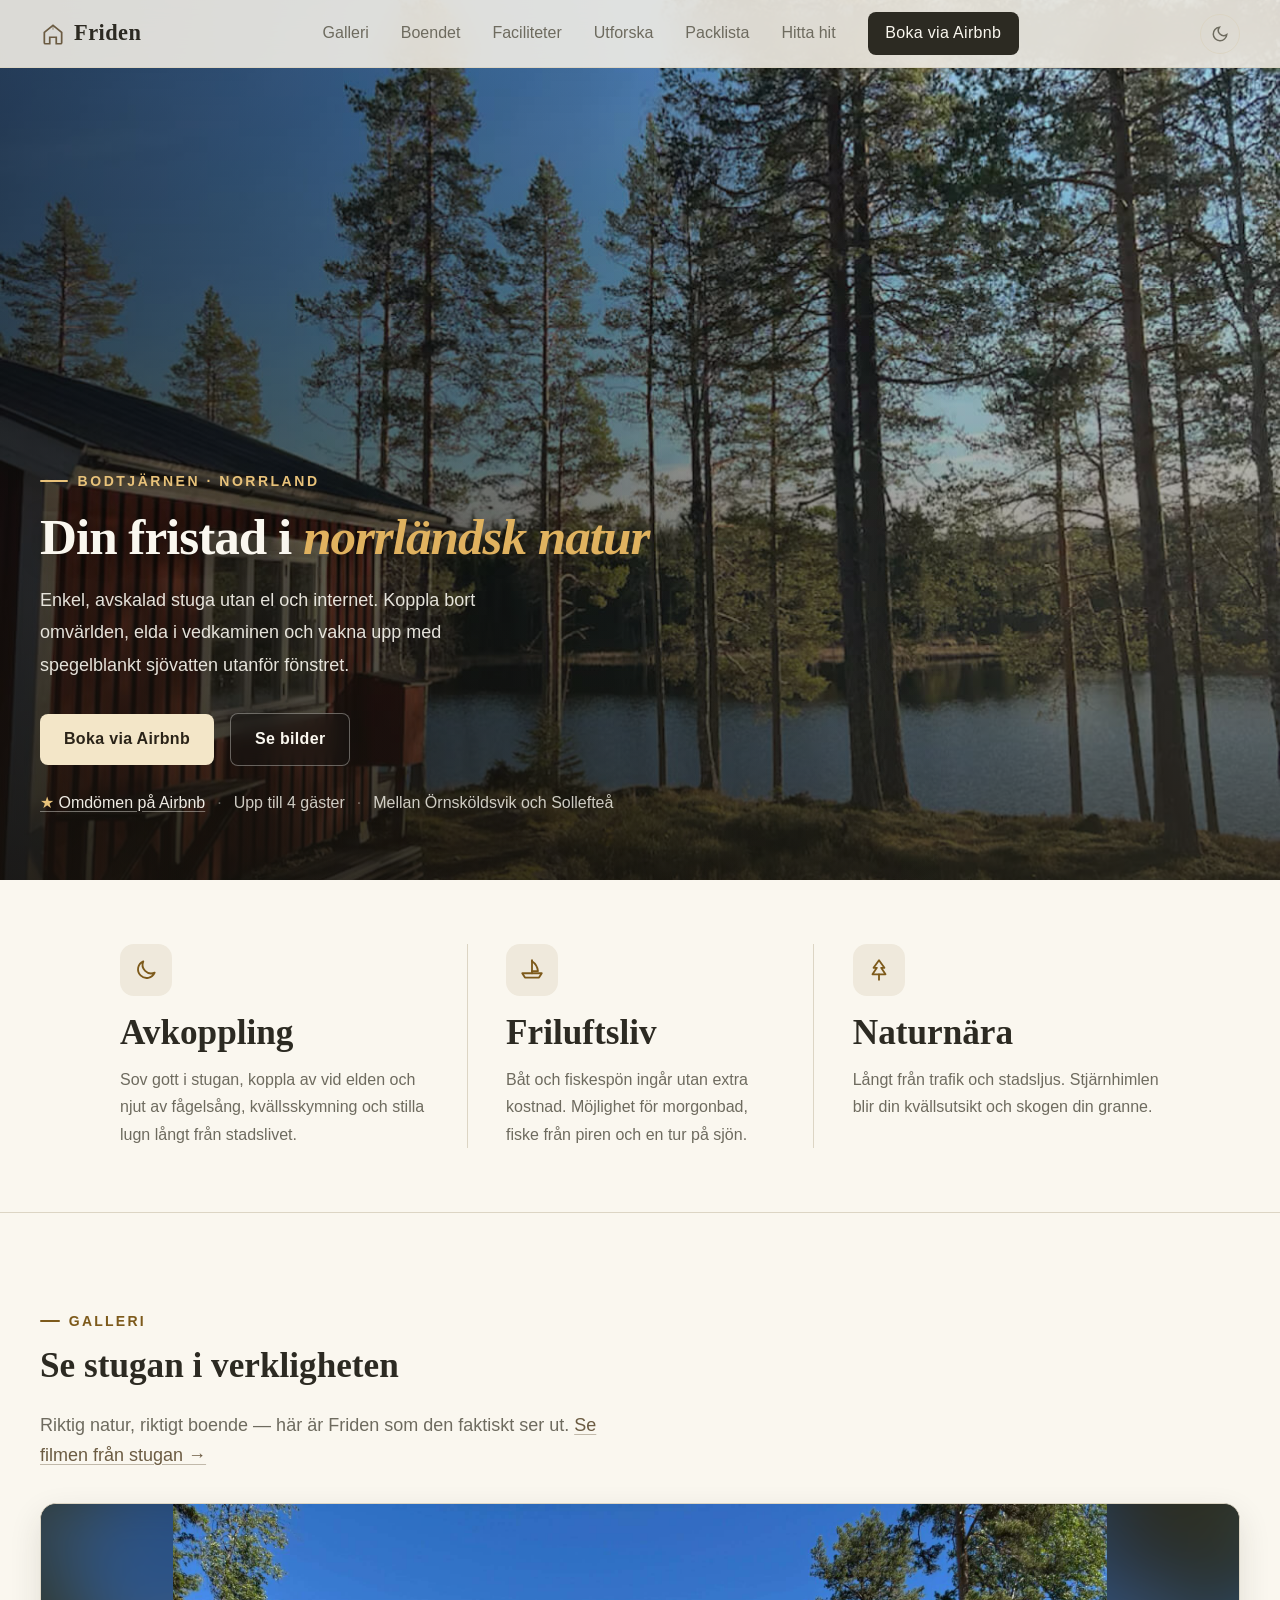
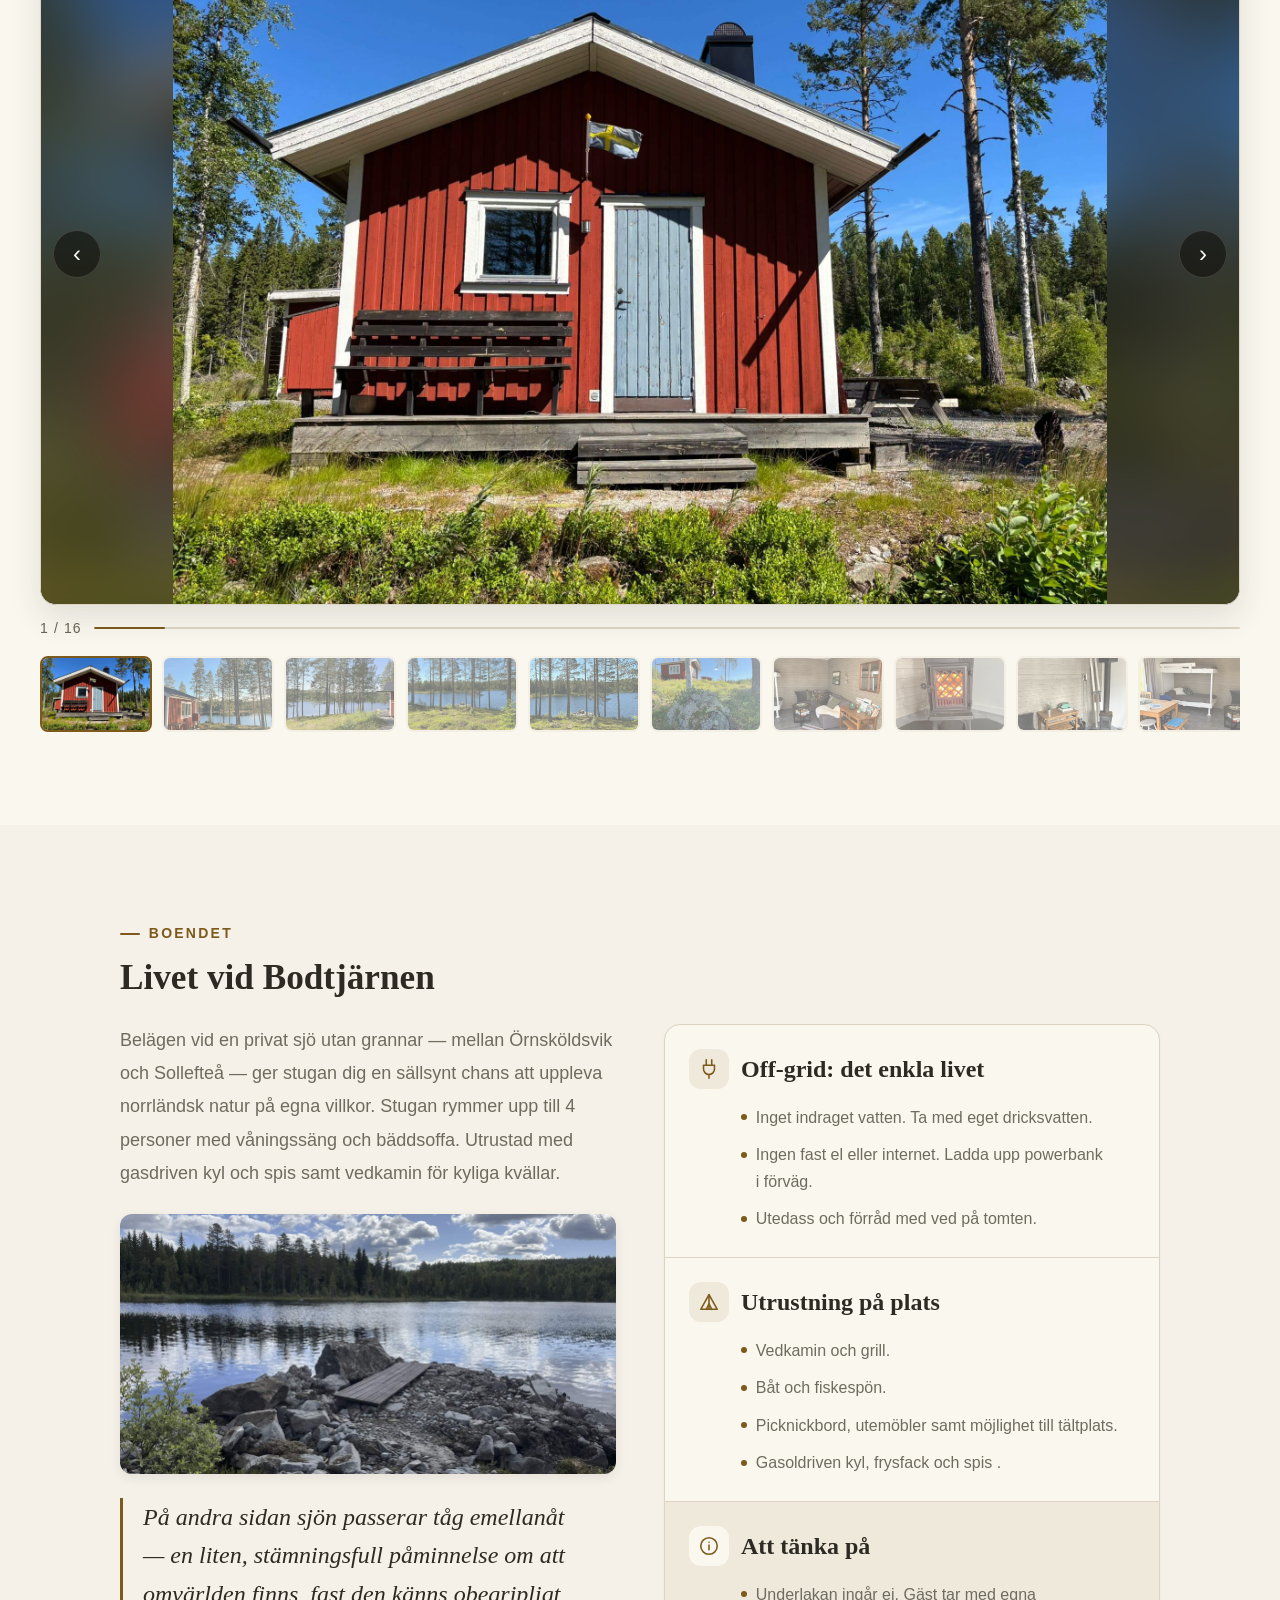
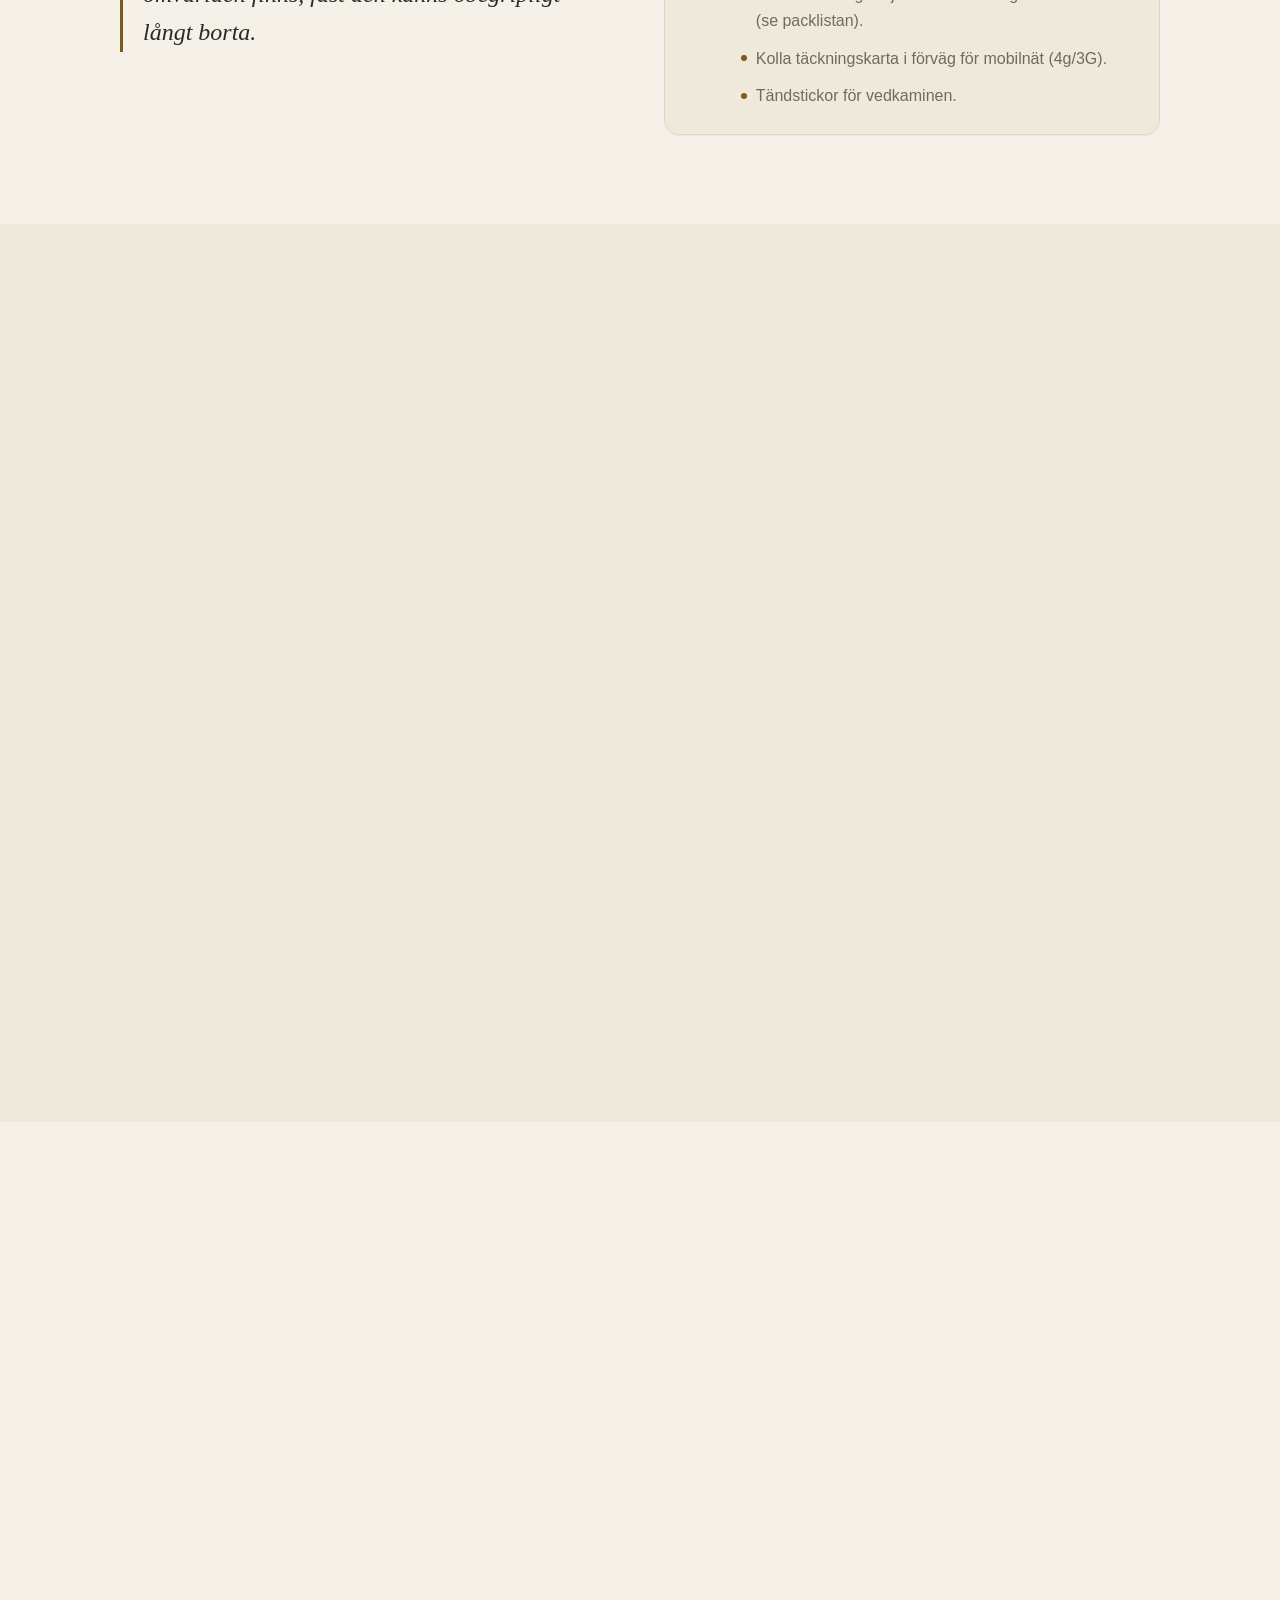
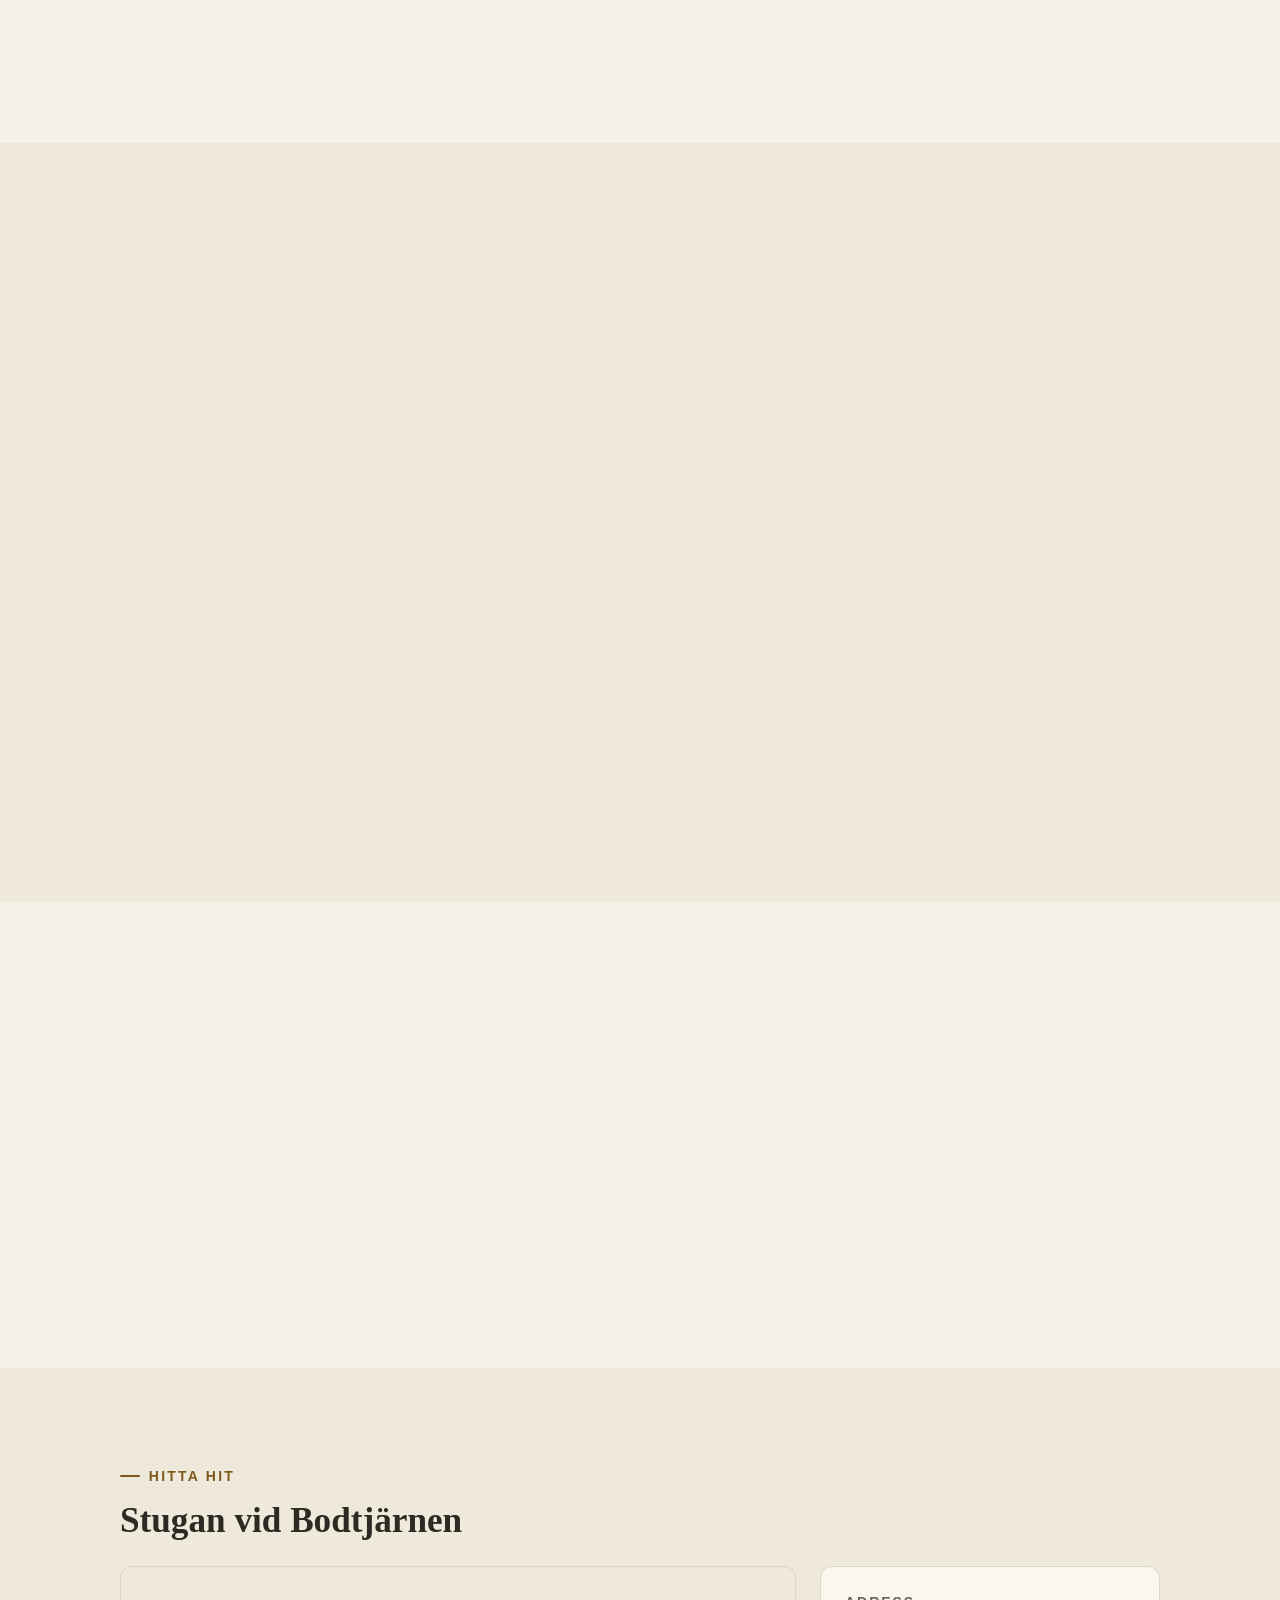
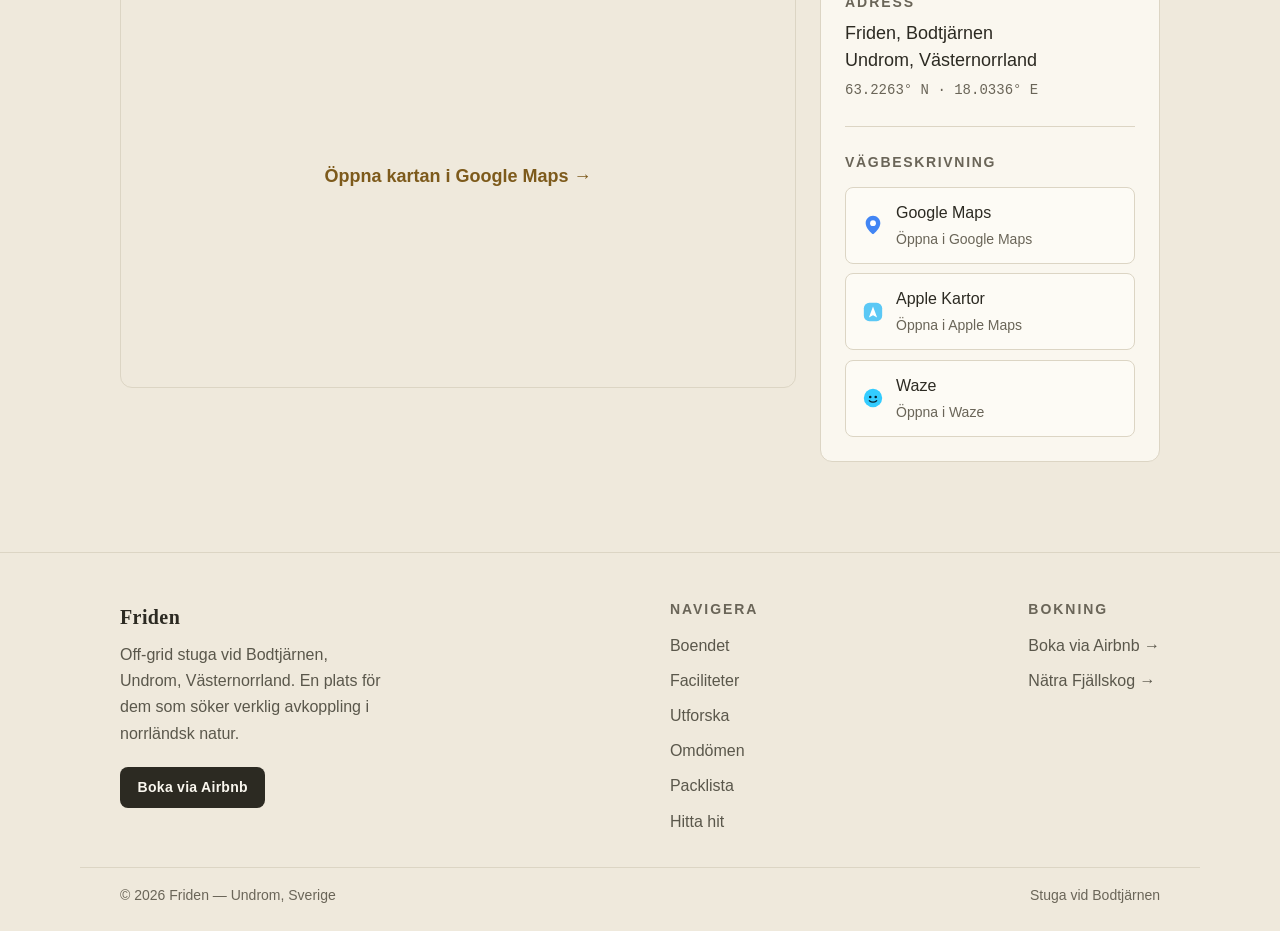
==== index.html @ 07f8dfcb "Update information in explore cards and enhance link visibility" ====
<!DOCTYPE html>
<html lang="sv" data-theme="light">
<head>
  <meta charset="UTF-8" />
  <meta name="viewport" content="width=device-width, initial-scale=1.0" />
  <meta name="description" content="Friden — off-grid stuga vid Bodtjärnen i Undrom, mellan Örnsköldsvik och Sollefteå. Elda i vedkaminen och vakna till spegelblankt sjövatten." />
  <title>Friden — Off-grid stuga vid Bodtjärnen</title>
  <link rel="preconnect" href="https://api.fontshare.com" />
  <link href="https://api.fontshare.com/v2/css?f[]=zodiak@400,500,600,700&f[]=general-sans@400,500,600&display=swap" rel="stylesheet" />
  <link rel="icon" href="data:image/svg+xml,%3Csvg xmlns='http://www.w3.org/2000/svg' viewBox='0 0 24 24'%3E%3Cpath fill='%23756552' d='M12 3L2 11h3v8h6v-5h2v5h6v-8h3L12 3z'/%3E%3C/svg%3E" />

  <style>
/* ═══════════════════════════════════════════════════════════
   FRIDEN — Off-grid stuga vid Bodtjärnen
   Varm, naturnära design · Zodiak + General Sans
   ═══════════════════════════════════════════════════════════ */

/* ─── TOKENS ────────────────────────────────────────────── */
:root,
[data-theme="light"] {
  --color-bg: #f5f1e8;
  --color-bg-raised: #faf7ef;
  --color-bg-elevated: #efe9dc;
  --color-surface: #faf7ef;
  --color-surface-2: #fdfbf5;
  --color-surface-offset: #efe9dc;
  --color-surface-offset-2: #e5dfd0;
  --color-divider: #dcd5c4;
  --color-border: #cfc7b4;
  --color-nav-bg: rgba(245,241,232,0.88);

  --color-text: #2c2a22;
  --color-text-muted: #6e6b5f;
  --color-text-faint: #6a6558;
  --color-footer-muted: #5a574b;

  --color-primary: #6b5b42;
  --color-primary-hover: #574835;
  --color-primary-active: #453828;
  --color-primary-highlight: #e8e0cf;

  --color-accent: #7d5a1b;
  --color-accent-hover: #664813;
  --color-accent-dim: rgba(201,154,74,0.10);
  --color-accent-border: rgba(125,90,27,0.25);

  --hero-overlay:
    linear-gradient(to top, rgba(30,26,18,0.78) 0%, rgba(30,26,18,0.35) 45%, rgba(30,26,18,0.06) 100%);

  --gallery-tint: rgba(245,241,232,0.12);
  --map-filter: none;

  --color-btn-bg: #2c2a22;
  --color-btn-text: #faf7ef;

  --radius-sm: 0.375rem;
  --radius-md: 0.5rem;
  --radius-lg: 0.75rem;
  --radius-xl: 1rem;
  --radius-full: 9999px;

  --shadow-sm: 0 1px 2px rgba(44,42,34,0.06);
  --shadow-md: 0 4px 12px rgba(44,42,34,0.08);
  --shadow-lg: 0 12px 32px rgba(44,42,34,0.12);

  --space-1: 0.25rem;
  --space-2: 0.5rem;
  --space-3: 0.75rem;
  --space-4: 1rem;
  --space-5: 1.25rem;
  --space-6: 1.5rem;
  --space-8: 2rem;
  --space-10: 2.5rem;
  --space-12: 3rem;
  --space-16: 4rem;
  --space-20: 5rem;
  --space-24: 6rem;
  --space-32: 8rem;

  --text-xs: clamp(0.75rem, 0.7rem + 0.25vw, 0.875rem);
  --text-sm: clamp(0.875rem, 0.8rem + 0.35vw, 1rem);
  --text-base: clamp(1rem, 0.95rem + 0.25vw, 1.125rem);
  --text-lg: clamp(1.125rem, 1rem + 0.75vw, 1.5rem);
  --text-xl: clamp(1.5rem, 1.2rem + 1.25vw, 2.25rem);
  --text-2xl: clamp(2rem, 1.2rem + 2.5vw, 3.5rem);
  --text-3xl: clamp(2.5rem, 1rem + 4vw, 5rem);
  --text-hero: clamp(3rem, 0.5rem + 7vw, 8rem);

  --font-display: 'Zodiak', Georgia, serif;
  --font-body: 'General Sans', 'Helvetica Neue', sans-serif;

  --content-default: 1120px;
  --nav-h: 68px;
  --transition-interactive: 180ms cubic-bezier(0.16, 1, 0.3, 1);
}

[data-theme="dark"] {
  --color-bg: #1a1814;
  --color-bg-raised: #201d18;
  --color-bg-elevated: #26221c;
  --color-surface: #201d18;
  --color-surface-2: #242019;
  --color-surface-offset: #26221c;
  --color-surface-offset-2: #2c2820;
  --color-divider: #33302a;
  --color-border: #444036;
  --color-nav-bg: rgba(26,24,20,0.80);

  --color-text: #e8e4da;
  --color-text-muted: #c4bfb2;
  --color-text-faint: #9b9585;
  --color-footer-muted: #b8b2a4;

  --color-primary: #c4a67e;
  --color-primary-hover: #d4b78c;
  --color-primary-active: #e0c9a4;
  --color-primary-highlight: #3a332a;

  --color-accent: #e0b25f;
  --color-accent-hover: #ecc676;
  --color-accent-dim: rgba(224,178,95,0.10);
  --color-accent-border: rgba(224,178,95,0.22);

  --hero-overlay:
    linear-gradient(to top, rgba(26,24,20,0.88) 0%, rgba(26,24,20,0.45) 45%, rgba(26,24,20,0.10) 100%);

  --gallery-tint: rgba(26,24,20,0.35);
  --map-filter: grayscale(25%) invert(88%) hue-rotate(170deg) saturate(0.55) brightness(0.85);

  --color-btn-bg: #e8e4da;
  --color-btn-text: #1a1814;

  --shadow-sm: 0 1px 2px rgba(0,0,0,0.25);
  --shadow-md: 0 4px 12px rgba(0,0,0,0.3);
  --shadow-lg: 0 12px 32px rgba(0,0,0,0.4);
}

/* ─── BASE ──────────────────────────────────────────────── */
*,
*::before,
*::after { box-sizing: border-box; margin: 0; padding: 0; }

html {
  -webkit-text-size-adjust: none;
  text-size-adjust: none;
  -webkit-font-smoothing: antialiased;
  -moz-osx-font-smoothing: grayscale;
  text-rendering: optimizeLegibility;
  scroll-behavior: smooth;
  hanging-punctuation: first last;
  scroll-padding-top: var(--space-16);
}

body {
  min-height: 100dvh;
  line-height: 1.65;
  font-family: var(--font-body);
  font-size: var(--text-base);
  color: var(--color-text);
  background: var(--color-bg);
  overflow-x: hidden;
  transition: background-color 300ms ease, color 300ms ease;
}

img, picture, video, canvas, svg { display: block; max-width: 100%; height: auto; }

h1, h2, h3, h4, h5, h6 { text-wrap: balance; line-height: 1.15; }
p, li, figcaption { text-wrap: pretty; }

::selection { background: var(--color-accent-dim); color: var(--color-text); }

:focus-visible {
  outline: 2px solid var(--color-primary);
  outline-offset: 3px;
  border-radius: var(--radius-sm);
}

a, button, [role="button"], [role="link"] {
  transition:
    color var(--transition-interactive),
    background-color var(--transition-interactive),
    border-color var(--transition-interactive),
    box-shadow var(--transition-interactive);
}

button { cursor: pointer; background: none; border: none; font: inherit; }

.sr-only {
  position: absolute; width: 1px; height: 1px;
  padding: 0; margin: -1px; overflow: hidden;
  clip: rect(0,0,0,0); white-space: nowrap; border-width: 0;
}

/* ─── LAYOUT ───────────────────────────────────────────── */
.container {
  width: 100%;
  max-width: var(--content-default);
  margin-inline: auto;
  padding-inline: clamp(var(--space-6), 5vw, var(--space-10));
}

.section {
  padding-block: clamp(var(--space-12), 7vw, var(--space-24));
  scroll-margin-top: calc(var(--nav-h) + 8px);
}

.section--offset { background: var(--color-surface-offset); }
.section--gallery { background: var(--color-surface); }

.section-label {
  display: inline-flex;
  align-items: center;
  gap: 0.55rem;
  font-size: var(--text-xs);
  font-weight: 600;
  letter-spacing: 0.16em;
  text-transform: uppercase;
  color: var(--color-accent);
  margin-bottom: 0.75rem;
}
.section-label::before {
  content: '';
  display: inline-block;
  width: 20px; height: 2px;
  background: var(--color-accent);
  border-radius: 2px;
}

h2 {
  font-family: var(--font-display);
  font-size: var(--text-xl);
  font-weight: 600;
  color: var(--color-text);
  margin-bottom: var(--space-6);
  line-height: 1.2;
}

.section-intro {
  color: var(--color-text-muted);
  margin-bottom: var(--space-8);
  max-width: 60ch;
}

/* ─── NAV ───────────────────────────────────────────────── */
.nav {
  position: fixed;
  top: 0; left: 0; right: 0;
  height: var(--nav-h);
  z-index: 200;
  display: flex;
  align-items: center;
  justify-content: space-between;
  padding-inline: clamp(var(--space-4), 5%, var(--space-10));
  background: var(--color-nav-bg);
  backdrop-filter: blur(16px);
  -webkit-backdrop-filter: blur(16px);
  border-bottom: 1px solid var(--color-divider);
}

.logo {
  display: inline-flex;
  align-items: center;
  gap: 0.5rem;
  font-family: var(--font-display);
  font-size: 1.4rem;
  font-weight: 600;
  color: var(--color-text);
  text-decoration: none;
  letter-spacing: 0.02em;
}
.logo svg { color: var(--color-primary); }
.logo--foot { font-size: 1.25rem; margin-bottom: 0.5rem; display: block; }

.nav-links {
  display: flex;
  align-items: center;
  gap: clamp(1rem, 2.5vw, 2.25rem);
}
.nav-links a {
  color: var(--color-text-muted);
  text-decoration: none;
  font-size: var(--text-sm);
  font-weight: 500;
  transition: color 180ms ease;
}
.nav-links a:hover { color: var(--color-text); }
.nav-links a.btn--accent { color: var(--color-btn-text); }
.nav-links a.btn--accent:hover { color: var(--color-btn-text); }

.nav-actions { display: flex; align-items: center; gap: 0.75rem; }

.theme-toggle {
  width: 40px; height: 40px;
  display: flex;
  align-items: center;
  justify-content: center;
  border-radius: var(--radius-full);
  background: transparent;
  color: var(--color-text-muted);
  border: 1px solid var(--color-divider);
  transition: background-color 200ms ease, color 200ms ease, border-color 200ms ease;
}
.theme-toggle:hover { background: var(--color-surface-offset); color: var(--color-text); }

.burger {
  display: none;
  flex-direction: column;
  gap: 5px;
  padding: 8px;
  background: none;
  border: none;
  cursor: pointer;
}
.burger span {
  display: block;
  width: 20px; height: 2px;
  background: var(--color-text);
  border-radius: 2px;
  transition: transform 300ms ease;
}

/* ─── BUTTONS ──────────────────────────────────────────── */
.btn {
  display: inline-flex;
  align-items: center;
  justify-content: center;
  gap: 0.5rem;
  padding: 0.75rem 1.5rem;
  border-radius: var(--radius-md);
  font-family: var(--font-body);
  font-size: var(--text-sm);
  font-weight: 600;
  text-decoration: none;
  letter-spacing: 0.02em;
  cursor: pointer;
  transition:
    background-color 220ms ease,
    color 220ms ease,
    border-color 220ms ease,
    transform 180ms ease,
    box-shadow 220ms ease;
}
.btn--accent { background: var(--color-btn-bg); color: var(--color-btn-text); }
.btn--accent:hover {
  background: var(--color-primary);
  color: var(--color-btn-text);
  transform: translateY(-1px);
  box-shadow: var(--shadow-md);
}
.btn--ghost {
  background: rgba(26,24,20,0.45);
  backdrop-filter: blur(8px);
  -webkit-backdrop-filter: blur(8px);
  color: #faf7ef;
  border: 1px solid rgba(250,247,239,0.35);
}
.btn--ghost:hover {
  background: rgba(26,24,20,0.7);
  border-color: rgba(250,247,239,0.55);
  color: #faf7ef;
}
.btn--sm { padding: 0.55rem 1.1rem; font-size: var(--text-xs); }

/* ─── HERO ──────────────────────────────────────────────── */
.hero {
  position: relative;
  min-height: min(100svh, 880px);
  display: flex;
  align-items: flex-end;
  padding: calc(var(--nav-h) + var(--space-12)) clamp(var(--space-6), 5vw, var(--space-10)) var(--space-16);
  overflow: hidden;
}
.hero-bg {
  position: absolute;
  inset: 0;
  background-size: cover;
  background-position: center;
}
.hero-overlay { position: absolute; inset: 0; background: var(--hero-overlay); }
.hero-overlay::after {
  content: '';
  position: absolute;
  inset: 0;
  background: linear-gradient(90deg, rgba(14,12,9,0.62) 0%, rgba(14,12,9,0.32) 45%, rgba(14,12,9,0) 75%);
}
.hero-content { position: relative; z-index: 2; max-width: 720px; }

.eyebrow {
  display: inline-flex;
  align-items: center;
  gap: 0.6rem;
  font-size: var(--text-xs);
  font-weight: 600;
  letter-spacing: 0.18em;
  text-transform: uppercase;
  color: #e8c27a;
  margin-bottom: var(--space-4);
}
.eyebrow::before {
  content: '';
  display: inline-block;
  width: 28px; height: 2px;
  background: #e8c27a;
  border-radius: 2px;
}

.hero-title {
  font-family: var(--font-display);
  font-size: var(--text-2xl);
  font-weight: 700;
  line-height: 1.08;
  letter-spacing: -0.02em;
  color: #faf7ef;
  margin-bottom: var(--space-5);
  text-shadow: 0 2px 24px rgba(0,0,0,0.35);
}
.hero-title em { font-style: italic; color: #e0b25f; }

.hero-desc {
  font-size: var(--text-base);
  color: rgba(250,247,239,0.90);
  line-height: 1.8;
  max-width: 480px;
  margin-bottom: var(--space-8);
}

.hero-cta {
  display: flex;
  align-items: center;
  gap: 1rem;
  flex-wrap: wrap;
  margin-bottom: var(--space-6);
}
.hero .btn--accent { background: #f3e6c8; color: #2a2318; border-color: transparent; }
.hero .btn--accent:hover { background: #fff3d6; color: #2a2318; }

.hero-meta {
  display: flex;
  align-items: center;
  gap: 0.75rem;
  flex-wrap: wrap;
  color: rgba(250,247,239,0.80);
  font-size: var(--text-sm);
}
.hero-meta .star { color: #e8c27a; }
.hero-meta .divider { opacity: 0.5; }
.hero-meta .rating-link {
  color: rgba(250,247,239,0.95);
  text-decoration: underline;
  text-decoration-color: rgba(250,247,239,0.4);
  text-underline-offset: 3px;
}
.hero-meta .rating-link:hover { text-decoration-color: #e8c27a; }

/* ─── VARFÖR FRIDEN ─────────────────────────────────────── */
.why {
  background: var(--color-surface);
  border-bottom: 1px solid var(--color-divider);
  padding-block: clamp(var(--space-10), 6vw, var(--space-16));
}
.why-grid { display: grid; grid-template-columns: repeat(3, 1fr); gap: 0; }
.why-item {
  padding-inline: clamp(var(--space-5), 3vw, var(--space-10));
  border-left: 1px solid var(--color-divider);
}
.why-item:first-child { padding-left: 0; border-left: none; }
.why-item:last-child { padding-right: 0; }
.why-item h3 {
  font-family: var(--font-display);
  font-size: var(--text-xl);
  font-weight: 600;
  margin-bottom: var(--space-3);
  line-height: 1.2;
}
.why-item p { color: var(--color-text-muted); font-size: var(--text-sm); line-height: 1.7; max-width: 38ch; }

.feature-icon {
  display: inline-flex;
  align-items: center;
  justify-content: center;
  width: 52px; height: 52px;
  border-radius: 14px;
  background: var(--color-surface-offset);
  color: var(--color-accent);
  margin-bottom: var(--space-4);
}

/* ─── GALLERY ───────────────────────────────────────────── */
.section--gallery .container { max-width: 1280px; }

.gallery-viewer {
  position: relative;
  width: 100%;
  aspect-ratio: 3 / 2;
  max-height: 78vh;
  background: #0e0c09;
  border-radius: var(--radius-xl);
  box-shadow: var(--shadow-lg);
  overflow: hidden;
  border: 1px solid var(--color-divider);
  display: flex;
  align-items: center;
  justify-content: center;
}

.gallery-backdrop {
  position: absolute;
  inset: 0;
  background-size: cover;
  background-position: center;
  filter: blur(32px) brightness(0.55) saturate(1.2);
  transform: scale(1.15);
  transition: background-image 300ms ease;
  z-index: 0;
}
.gallery-backdrop::after { content: ''; position: absolute; inset: 0; background: var(--gallery-tint); }

.gallery-viewer img {
  position: relative;
  z-index: 1;
  display: block;
  width: 100%;
  height: 100%;
  object-fit: contain;
}

.gallery-arrow {
  position: absolute;
  top: 50%;
  transform: translateY(-50%);
  width: 48px; height: 48px;
  display: flex;
  align-items: center;
  justify-content: center;
  border-radius: var(--radius-full);
  background: rgba(14,12,9,0.55);
  backdrop-filter: blur(6px);
  -webkit-backdrop-filter: blur(6px);
  border: 1px solid rgba(250,247,239,0.15);
  color: #faf7ef;
  font-size: 1.5rem;
  cursor: pointer;
  transition: background 180ms ease, transform 180ms ease;
  z-index: 5;
}
.gallery-arrow:hover { background: rgba(14,12,9,0.85); transform: translateY(-50%) scale(1.06); }
.gallery-arrow.prev { left: 0.75rem; }
.gallery-arrow.next { right: 0.75rem; }

.gallery-meta { display: flex; align-items: center; gap: 0.75rem; margin-top: 0.75rem; }
.gallery-counter {
  font-size: var(--text-xs);
  color: var(--color-text-faint);
  letter-spacing: 0.08em;
  white-space: nowrap;
}
.gallery-progress-bg {
  flex: 1;
  height: 2px;
  background: var(--color-divider);
  border-radius: 2px;
  overflow: hidden;
}
.gallery-progress-fill {
  height: 100%;
  background: var(--color-accent);
  border-radius: 2px;
  transition: width 300ms ease;
}

.gallery-thumbs {
  display: flex;
  gap: 10px;
  margin-top: 1rem;
  overflow-x: auto;
  padding-bottom: 4px;
  scrollbar-width: thin;
  scrollbar-color: var(--color-text-faint) transparent;
}
.gallery-thumbs::-webkit-scrollbar { height: 3px; }
.gallery-thumbs::-webkit-scrollbar-thumb { background: var(--color-text-faint); border-radius: 2px; }

.gallery-thumb-item {
  flex: 0 0 112px;
  height: 76px;
  border-radius: var(--radius-md);
  overflow: hidden;
  cursor: pointer;
  border: 2px solid transparent;
  opacity: 0.55;
  transition: opacity 200ms ease, border-color 200ms ease;
  position: relative;
  background: var(--color-surface-offset);
}
.gallery-thumb-item.active { border-color: var(--color-accent); opacity: 1; }
.gallery-thumb-item:hover { opacity: 0.85; }
.gallery-thumb-item img { width: 100%; height: 100%; object-fit: cover; }

/* ─── BOENDET ───────────────────────────────────────────── */
.info-layout {
  display: grid;
  grid-template-columns: 1fr 1fr;
  gap: clamp(var(--space-6), 4vw, var(--space-12));
  align-items: start;
}
.info-text .lead {
  font-size: var(--text-base);
  color: var(--color-text-muted);
  line-height: 1.85;
  margin-bottom: var(--space-6);
}
.info-figure {
  border-radius: var(--radius-lg);
  overflow: hidden;
  margin-bottom: var(--space-6);
  box-shadow: var(--shadow-md);
}
.info-figure img { width: 100%; height: 260px; object-fit: cover; }
.info-text .quote {
  font-family: var(--font-display);
  font-style: italic;
  font-size: var(--text-lg);
  color: var(--color-text);
  line-height: 1.6;
  padding-left: var(--space-5);
  border-left: 3px solid var(--color-accent);
}

.info-sheet {
  background: var(--color-surface);
  border: 1px solid var(--color-divider);
  border-radius: var(--radius-xl);
  box-shadow: var(--shadow-sm);
  overflow: hidden;
}
.info-group { padding: var(--space-6); }
.info-group + .info-group { border-top: 1px solid var(--color-divider); }
.info-group-head { display: flex; align-items: center; gap: var(--space-3); margin-bottom: var(--space-4); }
.info-group-head h3 {
  margin: 0;
  font-family: var(--font-display);
  font-size: var(--text-lg);
  font-weight: 600;
  line-height: 1.25;
  color: var(--color-text);
}
.info-ico {
  display: inline-flex; align-items: center; justify-content: center;
  width: 40px; height: 40px; flex-shrink: 0;
  border-radius: 12px;
  background: var(--color-surface-offset);
  color: var(--color-accent);
}
.info-group .dash-list { gap: 0.7rem; padding-left: calc(40px + var(--space-3)); }
.info-group .dash-list li::before {
  content: '';
  width: 6px; height: 6px; border-radius: 50%;
  background: var(--color-accent);
  margin-top: 0.6em;
}
.info-group--note { background: var(--color-surface-offset); }
.info-group--note .info-ico { background: var(--color-surface); }

/* ─── CARDS ─────────────────────────────────────────────── */
.card {
  background: var(--color-surface);
  border: 1px solid var(--color-divider);
  border-radius: var(--radius-lg);
  padding: var(--space-6);
  transition: transform 300ms ease, border-color 300ms ease, box-shadow 300ms ease;
}
.card h3 {
  font-family: var(--font-display);
  font-size: var(--text-lg);
  font-weight: 600;
  color: var(--color-text);
  margin-bottom: var(--space-4);
  line-height: 1.25;
}

.dash-list { list-style: none; display: flex; flex-direction: column; gap: 0.55rem; }
.dash-list li {
  display: flex;
  align-items: flex-start;
  gap: 0.55rem;
  color: var(--color-text-muted);
  font-size: var(--text-sm);
  line-height: 1.65;
}
.dash-list li::before { content: '—'; color: var(--color-accent); flex-shrink: 0; }

.cards-2 { display: grid; grid-template-columns: repeat(2, 1fr); gap: var(--space-5); }
.cards-3 { display: grid; grid-template-columns: repeat(3, 1fr); gap: var(--space-5); }

/* ─── FACILITETER ──────────────────────────────────────── */
.card--facility { display: flex; flex-direction: column; gap: var(--space-4); }
.facility-head { display: flex; align-items: center; gap: 0.75rem; }
.facility-head h3 { margin-bottom: 0; }
.facility-icon { color: var(--color-primary); flex-shrink: 0; }

.facility-imgs { display: grid; grid-template-columns: 1fr 1fr; gap: 6px; align-items: start; }
.facility-imgs img {
  width: 100%;
  aspect-ratio: 3 / 4;
  object-fit: cover;
  border-radius: var(--radius-md);
}
.facility-img-wrap {
  border-radius: var(--radius-md);
  overflow: hidden;
  aspect-ratio: 3 / 4;
  display: flex;
  align-items: center;
  justify-content: center;
  background: var(--color-surface-offset);
}
.facility-img-wrap img { width: 100%; height: 100%; object-fit: contain; }

.card--facility p { color: var(--color-text-muted); font-size: var(--text-sm); line-height: 1.75; }

.tip {
  background: var(--color-accent-dim);
  border: 1px solid var(--color-accent-border);
  border-radius: var(--radius-md);
  padding: 0.85rem 1.1rem;
  font-size: var(--text-xs);
  color: var(--color-text);
  line-height: 1.6;
}
.tip strong { display: block; margin-bottom: 0.3rem; color: var(--color-primary); }

/* ─── UTFORSKA ──────────────────────────────────────────── */
.card--explore {
  display: flex;
  flex-direction: column;
  gap: 0.5rem;
  text-decoration: none;
  color: inherit;
}
.card--explore:hover {
  transform: translateY(-4px);
  border-color: var(--color-accent-border);
  box-shadow: var(--shadow-md);
}
.badge {
  display: inline-block;
  align-self: flex-start;
  font-size: var(--text-xs);
  font-weight: 600;
  letter-spacing: 0.12em;
  text-transform: uppercase;
  color: var(--color-primary);
  background: var(--color-primary-highlight);
  border-radius: var(--radius-sm);
  padding: 0.2rem 0.55rem;
  margin-bottom: 0.5rem;
}
.card--explore p {
  color: var(--color-text-muted);
  font-size: var(--text-sm);
  line-height: 1.7;
  flex: 1;
}
.explore-foot {
  display: flex;
  align-items: center;
  justify-content: space-between;
  gap: 0.5rem;
  font-size: var(--text-xs);
  color: var(--color-text-faint);
  margin-top: auto;
  padding-top: var(--space-4);
}
.explore-link { color: var(--color-accent); font-weight: 600; }

/* ─── PACKLISTA ─────────────────────────────────────────── */
.card--pack h3 {
  display: flex;
  align-items: center;
  gap: var(--space-3);
  padding-bottom: var(--space-3);
  border-bottom: 1px solid var(--color-divider);
  margin-bottom: var(--space-4);
}
.pack-ico {
  display: inline-flex; align-items: center; justify-content: center;
  width: 36px; height: 36px; flex-shrink: 0;
  border-radius: 10px; background: var(--color-surface-offset); color: var(--color-accent);
}
.check-list { list-style: none; display: flex; flex-direction: column; gap: 0.6rem; }
.check-list li {
  display: flex;
  align-items: flex-start;
  gap: 0.55rem;
  color: var(--color-text-muted);
  font-size: var(--text-sm);
  line-height: 1.55;
}
.check-list li::before {
  content: '✓';
  color: var(--color-accent);
  font-size: 0.8rem;
  font-weight: 700;
  flex-shrink: 0;
  margin-top: 0.15em;
}

/* ─── OMDÖMEN ───────────────────────────────────────────── */
.reviews-wrap {
  background: var(--color-surface);
  border: 1px solid var(--color-divider);
  border-radius: var(--radius-xl);
  padding: clamp(var(--space-4), 3vw, var(--space-8));
}
.reviews-more { margin-top: var(--space-5); font-weight: 600; }

.inline-link {
  color: var(--color-primary);
  text-decoration: underline;
  text-decoration-color: color-mix(in oklab, var(--color-primary) 40%, transparent);
  text-underline-offset: 3px;
  transition: text-decoration-color 180ms ease;
}
.inline-link:hover { text-decoration-color: var(--color-primary); }

/* ─── MAP ───────────────────────────────────────────────── */
.map-layout {
  display: grid;
  grid-template-columns: 1fr 340px;
  gap: var(--space-6);
  align-items: start;
}
.map-embed-wrap {
  position: relative;
  border-radius: var(--radius-lg);
  overflow: hidden;
  border: 1px solid var(--color-divider);
  line-height: 0;
  background: var(--color-surface-offset);
  min-height: 420px;
}
.map-fallback {
  position: absolute; inset: 0;
  display: flex; align-items: center; justify-content: center;
  line-height: 1.4;
  font-weight: 600;
  color: var(--color-accent);
  text-decoration: none;
  z-index: 0;
}
.map-embed-wrap iframe {
  position: relative;
  z-index: 1;
  width: 100%;
  height: 420px;
  border: none;
  display: block;
  filter: var(--map-filter);
}
.map-panel {
  background: var(--color-surface);
  border: 1px solid var(--color-divider);
  border-radius: var(--radius-lg);
  padding: var(--space-6);
  display: flex;
  flex-direction: column;
  gap: var(--space-6);
}
.map-address-label {
  display: block;
  font-size: var(--text-xs);
  font-weight: 600;
  letter-spacing: 0.14em;
  text-transform: uppercase;
  color: var(--color-text-faint);
  margin-bottom: 0.35rem;
}
.map-address-text { display: block; font-size: var(--text-base); color: var(--color-text); line-height: 1.5; }
.map-address-coord {
  display: block;
  font-size: var(--text-xs);
  color: var(--color-text-faint);
  font-family: 'JetBrains Mono', monospace;
  margin-top: 0.35rem;
}
.map-divider { height: 1px; background: var(--color-divider); }
.map-cta-head {
  font-size: var(--text-xs);
  font-weight: 600;
  letter-spacing: 0.12em;
  text-transform: uppercase;
  color: var(--color-text-faint);
  margin-bottom: 0.75rem;
}
.map-btns { display: flex; flex-direction: column; gap: 0.6rem; }
.map-btn {
  display: flex;
  align-items: center;
  gap: 0.75rem;
  width: 100%;
  padding: 0.75rem 1rem;
  border-radius: var(--radius-md);
  font-size: var(--text-sm);
  font-weight: 500;
  text-decoration: none;
  text-align: left;
  border: 1px solid var(--color-divider);
  background: var(--color-surface-2);
  color: var(--color-text);
  transition: background-color 200ms ease, border-color 200ms ease;
}
.map-btn:hover { background: var(--color-surface-offset); border-color: var(--color-primary); }
.map-btn-icon { flex-shrink: 0; display: flex; align-items: center; }
.map-btn-sub {
  display: block;
  font-size: var(--text-xs);
  color: var(--color-text-faint);
  margin-top: 0.1rem;
  font-weight: 400;
}

/* ─── FOOTER ───────────────────────────────────────────── */
.footer {
  background: var(--color-surface-offset);
  border-top: 1px solid var(--color-divider);
  padding: var(--space-12) 0 var(--space-6);
}
.footer-inner {
  display: flex;
  justify-content: space-between;
  align-items: flex-start;
  gap: var(--space-10);
  margin-bottom: var(--space-8);
}
.foot-brand p {
  font-size: var(--text-sm);
  color: var(--color-footer-muted);
  line-height: 1.65;
  max-width: 280px;
}
.foot-col h4 {
  font-size: var(--text-xs);
  font-weight: 600;
  letter-spacing: 0.14em;
  text-transform: uppercase;
  color: var(--color-text-faint);
  margin-bottom: var(--space-4);
}
.foot-col ul { list-style: none; display: flex; flex-direction: column; gap: 0.55rem; }
.foot-col li a,
.foot-col li {
  font-size: var(--text-sm);
  color: var(--color-footer-muted);
  text-decoration: none;
  transition: color 180ms ease;
}
.foot-col li a:hover { color: var(--color-primary); }
.footer-bottom {
  display: flex;
  justify-content: space-between;
  gap: 0.5rem;
  flex-wrap: wrap;
  border-top: 1px solid var(--color-divider);
  padding-top: var(--space-4);
  font-size: var(--text-xs);
  color: var(--color-text-faint);
  max-width: var(--content-default);
  margin-inline: auto;
}

/* ─── REVEAL ───────────────────────────────────────────── */
[data-r] {
  opacity: 0;
  transform: translateY(22px);
  transition: opacity 700ms ease, transform 700ms ease;
}
[data-r].on { opacity: 1; transform: none; }

/* ─── RESPONSIVE ───────────────────────────────────────── */
@media (max-width: 1024px) {
  .cards-3 { grid-template-columns: repeat(2, 1fr); }
  .map-layout { grid-template-columns: 1fr; }
  .map-panel { flex-direction: row; flex-wrap: wrap; gap: var(--space-5); align-items: center; }
  .map-divider { display: none; }
  .map-btns { flex-direction: row; flex-wrap: wrap; }
  .map-btn { width: auto; flex: 1 1 200px; }
}

@media (max-width: 960px) {
  .nav-links { display: none; }
  .nav-links.open {
    display: flex;
    flex-direction: column;
    align-items: flex-start;
    position: fixed;
    top: var(--nav-h);
    left: 0; right: 0;
    background: var(--color-surface);
    border-bottom: 1px solid var(--color-divider);
    box-shadow: var(--shadow-lg);
    padding: var(--space-6) clamp(var(--space-5), 5vw, var(--space-10));
    gap: var(--space-4);
    z-index: 199;
  }
  .burger { display: flex; }
}

@media (max-width: 900px) {
  .info-layout { grid-template-columns: 1fr; gap: var(--space-8); }
  .footer-inner { flex-wrap: wrap; gap: var(--space-6); }
  .why-grid { grid-template-columns: 1fr; gap: var(--space-8); }
  .why-item, .why-item:first-child, .why-item:last-child { padding: 0; border-left: none; }
  .why-item p { max-width: 60ch; }
  .info-group .dash-list { padding-left: 0; }
}

@media (max-width: 640px) {
  :root { --nav-h: 60px; }
  .cards-2, .cards-3 { grid-template-columns: 1fr; }
  .hero { min-height: 88vh; padding-bottom: var(--space-10); }
  .hero-overlay::after { background: linear-gradient(0deg, rgba(14,12,9,0.6) 0%, rgba(14,12,9,0.1) 70%); }
  .gallery-viewer { aspect-ratio: 4 / 3; }
  .gallery-thumb-item { flex-basis: 88px; height: 62px; }
  .gallery-arrow { width: 42px; height: 42px; }
  .map-panel { flex-direction: column; }
  .map-btns { flex-direction: column; }
  .map-btn { width: 100%; flex: none; }
  .map-embed-wrap { min-height: 300px; }
  .map-embed-wrap iframe { height: 300px; }
  .footer-inner { flex-direction: column; gap: var(--space-6); }
  .footer-bottom { flex-direction: column; gap: 0.35rem; }
  .section { padding-block: var(--space-12); }
}

@media (prefers-reduced-motion: reduce) {
  *, *::before, *::after {
    animation-duration: 0.01ms !important;
    animation-iteration-count: 1 !important;
    transition-duration: 0.01ms !important;
    scroll-behavior: auto !important;
  }
}
  </style>
</head>
<body>
<!-- ═══ NAV ══════════════════════════════════════════════ -->
<nav class="nav">
  <a href="#" class="logo">
    <svg width="26" height="26" viewBox="0 0 24 24" fill="none" stroke="currentColor" stroke-width="1.6" aria-hidden="true">
      <path d="M4 10.5 12 4l8 6.5V20a1 1 0 0 1-1 1h-4v-6h-6v6H5a1 1 0 0 1-1-1v-9.5z"/>
      <path d="M12 4v4" opacity=".35"/>
    </svg>
    Friden
  </a>
  <div class="nav-links" id="navLinks">
    <a href="#galleri">Galleri</a>
    <a href="#boendet">Boendet</a>
    <a href="#faciliteter">Faciliteter</a>
    <a href="#utforska">Utforska</a>
    <a href="#packlista">Packlista</a>
    <a href="#hitta-hit">Hitta hit</a>
    <a href="https://www.airbnb.se/rooms/1261631365782137981" target="_blank" rel="noopener" class="btn btn--accent btn--sm">Boka via Airbnb</a>
  </div>
  <div class="nav-actions">
    <button class="theme-toggle" id="themeToggle" aria-label="Byt till mörkt läge" title="Byt till mörkt läge">
      <svg width="18" height="18" viewBox="0 0 24 24" fill="none" stroke="currentColor" stroke-width="2" aria-hidden="true"><path d="M21 12.79A9 9 0 1 1 11.21 3 7 7 0 0 0 21 12.79z"/></svg>
    </button>
    <button class="burger" id="burger" aria-label="Öppna meny">
      <span></span><span></span><span></span>
    </button>
  </div>
</nav>

<!-- ═══ HERO ═════════════════════════════════════════════ -->
<header class="hero">
  <div class="hero-bg" style="background-image: url('StugaVyUte.jpg');"></div>
  <div class="hero-overlay"></div>
  <div class="hero-content">
    <span class="eyebrow">Bodtjärnen · Norrland</span>
    <h1 class="hero-title">Din fristad i <em>norrländsk natur</em></h1>
    <p class="hero-desc">Enkel, avskalad stuga utan el och internet. Koppla bort omvärlden, elda i vedkaminen och vakna upp med spegelblankt sjövatten utanför fönstret.</p>
    <div class="hero-cta">
      <a href="https://www.airbnb.se/rooms/1261631365782137981" target="_blank" rel="noopener" class="btn btn--accent">Boka via Airbnb</a>
      <a href="#galleri" class="btn btn--ghost">Se bilder</a>
    </div>
    <div class="hero-meta">
      <a href="#omdomen" class="rating-link"><span class="star">★</span> Omdömen på Airbnb</a>
      <span class="divider">·</span>
      <span>Upp till 4 gäster</span>
      <span class="divider">·</span>
      <span>Mellan Örnsköldsvik och Sollefteå</span>
    </div>
  </div>
</header>

<!-- ═══ VARFÖR FRIDEN ════════════════════════════════════ -->
<section class="why" aria-label="Därför Friden">
  <div class="container why-grid" data-r>
    <div class="why-item">
      <span class="feature-icon"><svg width="26" height="26" viewBox="0 0 24 24" fill="none" stroke="currentColor" stroke-width="1.7" stroke-linecap="round" stroke-linejoin="round" aria-hidden="true"><path d="M20 14.5A8 8 0 0 1 9.5 4a8 8 0 1 0 10.5 10.5z"/></svg></span>
      <h3>Avkoppling</h3>
      <p>Sov gott i stugan, koppla av vid elden och njut av fågelsång, kvällsskymning och stilla lugn långt från stadslivet.</p>
    </div>
    <div class="why-item">
      <span class="feature-icon"><svg width="26" height="26" viewBox="0 0 24 24" fill="none" stroke="currentColor" stroke-width="1.7" stroke-linecap="round" stroke-linejoin="round" aria-hidden="true"><path d="M3 15h18l-2.5 4h-13z"/><path d="M12 3v12"/><path d="M12 4c3 2 5 5 5.5 9H12"/></svg></span>
      <h3>Friluftsliv</h3>
      <p>Båt och fiskespön ingår utan extra kostnad. Möjlighet för morgonbad, fiske från piren och en tur på sjön.</p>
    </div>
    <div class="why-item">
      <span class="feature-icon"><svg width="26" height="26" viewBox="0 0 24 24" fill="none" stroke="currentColor" stroke-width="1.7" stroke-linecap="round" stroke-linejoin="round" aria-hidden="true"><path d="M12 3l5 7h-3l4 6H6l4-6H7z"/><path d="M12 16v5"/></svg></span>
      <h3>Naturnära</h3>
      <p>Långt från trafik och stadsljus. Stjärnhimlen blir din kvällsutsikt och skogen din granne.</p>
    </div>
  </div>
</section>

<!-- ═══ GALLERI ══════════════════════════════════════════ -->
<section class="section section--gallery" id="galleri">
  <div class="container" data-r>
    <span class="section-label">Galleri</span>
    <h2>Se stugan i verkligheten</h2>
    <p class="section-intro">Riktig natur, riktigt boende — här är Friden som den faktiskt ser ut. <a href="https://www.youtube.com/watch?v=0qQEQfKipso" target="_blank" rel="noopener" class="inline-link">Se filmen från stugan →</a></p>

    <div class="gallery-viewer" id="galleryViewer">
      <div class="gallery-backdrop" id="galleryBackdrop" style="background-image: url('FramsidaStuga.jpg');"></div>
      <img id="mainImg" src="FramsidaStuga.jpg" alt="Stugans framsida" />
      <button class="gallery-arrow prev" id="prev" aria-label="Föregående bild">‹</button>
      <button class="gallery-arrow next" id="next" aria-label="Nästa bild">›</button>
    </div>
    <div class="gallery-meta">
      <span class="gallery-counter" id="slideCounter">1 / 16</span>
      <div class="gallery-progress-bg"><div class="gallery-progress-fill" id="slideProgress"></div></div>
    </div>
    <div class="gallery-thumbs" id="thumbStrip"></div>
  </div>
</section>

<!-- ═══ BOENDET ══════════════════════════════════════════ -->
<section class="section" id="boendet">
  <div class="container" data-r>
    <span class="section-label">Boendet</span>
    <h2>Livet vid Bodtjärnen</h2>
    <div class="info-layout">
      <div class="info-text">
        <p class="lead">Belägen vid en privat sjö utan grannar — mellan Örnsköldsvik och Sollefteå — ger stugan dig en sällsynt chans att uppleva norrländsk natur på egna villkor. Stugan rymmer upp till 4 personer med våningssäng och bäddsoffa. Utrustad med gasdriven kyl och spis samt vedkamin för kyliga kvällar.</p>
        <figure class="info-figure">
          <img src="StenPir.jpg" alt="Stenpiren vid Bodtjärnen" loading="lazy" />
        </figure>
        <p class="quote">På andra sidan sjön passerar tåg emellanåt — en liten, stämningsfull påminnelse om att omvärlden finns, fast den känns obegripligt långt borta.</p>
      </div>
      <div class="info-sheet">
        <div class="info-group">
          <div class="info-group-head"><span class="info-ico"><svg width="22" height="22" viewBox="0 0 24 24" fill="none" stroke="currentColor" stroke-width="1.7" stroke-linecap="round" stroke-linejoin="round" aria-hidden="true"><path d="M9 2v6"/><path d="M15 2v6"/><path d="M6 8h12v4a6 6 0 0 1-12 0z"/><path d="M12 18v4"/></svg></span><h3>Off-grid: det enkla livet</h3></div>
          <ul class="dash-list">
            <li>Inget indraget vatten. Ta med eget dricksvatten.</li>
            <li>Ingen fast el eller internet. Ladda upp powerbank i förväg.</li>
            <li>Utedass och förråd med ved på tomten.</li>
          </ul>
        </div>
        <div class="info-group">
          <div class="info-group-head"><span class="info-ico"><svg width="22" height="22" viewBox="0 0 24 24" fill="none" stroke="currentColor" stroke-width="1.7" stroke-linecap="round" stroke-linejoin="round" aria-hidden="true"><path d="M3 20L12 4l9 16z"/><path d="M12 4v16"/><path d="M9 20l3-6 3 6"/></svg></span><h3>Utrustning på plats</h3></div>
          <ul class="dash-list">
            <li>Vedkamin och grill.</li>
            <li>Båt och fiskespön.</li>
            <li>Picknickbord, utemöbler samt möjlighet till tältplats.</li>
            <li>Gasoldriven kyl, frysfack och spis .</li>
          </ul>
        </div>
        <div class="info-group info-group--note">
          <div class="info-group-head"><span class="info-ico"><svg width="22" height="22" viewBox="0 0 24 24" fill="none" stroke="currentColor" stroke-width="1.7" stroke-linecap="round" stroke-linejoin="round" aria-hidden="true"><circle cx="12" cy="12" r="9"/><path d="M12 11v5"/><path d="M12 8h.01"/></svg></span><h3>Att tänka på</h3></div>
          <ul class="dash-list">
            <li>Underlakan ingår ej. Gäst tar med egna (se packlistan).</li>
            <li>Kolla täckningskarta i förväg för mobilnät (4g/3G).</li>
            <li>Tändstickor för vedkaminen.</li>
          </ul>
        </div>
      </div>
    </div>
  </div>
</section>

<!-- ═══ FACILITETER ══════════════════════════════════════ -->
<section class="section section--offset" id="faciliteter">
  <div class="container" data-r>
    <span class="section-label">Faciliteter</span>
    <h2>Sova gott och hålla sig ren</h2>
    <div class="cards-2">
      <div class="card card--facility">
        <div class="facility-head">
          <svg class="facility-icon" width="22" height="22" viewBox="0 0 24 24" fill="none" stroke="currentColor" stroke-width="1.8" aria-hidden="true">
            <path d="M3 18v-6a9 9 0 0 1 18 0v6"/><path d="M3 18h18"/><path d="M7 10V7"/><path d="M12 9V6"/><path d="M17 10V7"/>
          </svg>
          <h3>Sovkomfort för 4 personer</h3>
        </div>
        <div class="facility-imgs">
          <img src="StugaInne.JPG" alt="Sovplats inomhus" loading="lazy" />
          <img src="DubbelSang.jpg" alt="Dubbelsäng" loading="lazy" />
        </div>
        <p>Stugan har täcken och kuddar till alla 4 gäster — Våningssäng eller bäddsoffa finns beroende på antal.</p>
        <div class="tip">
          <strong>Så här bäddar du:</strong>
          Täcken och kuddar finns i stugan. Gäst tar dock med egna underlakan och sängkläder för bäddning, i antal som behövs för vistelse .
        </div>
      </div>
      <div class="card card--facility">
        <div class="facility-head">
          <svg class="facility-icon" width="22" height="22" viewBox="0 0 24 24" fill="none" stroke="currentColor" stroke-width="1.8" aria-hidden="true">
            <path d="M12 2s6 7.5 6 12a6 6 0 0 1-12 0c0-4.5 6-12 6-12z"/>
            <path d="M12 22v-3" opacity=".5"/>
          </svg>
          <h3>Utedusch och utedass</h3>
        </div>
        <div class="facility-imgs">
          <div class="facility-img-wrap"><img src="UteDusch.jpg" alt="Utedusch" loading="lazy" /></div>
          <div class="facility-img-wrap"><img src="Dass.jpg" alt="Utedass" loading="lazy" /></div>
        </div>
        <p>Ute vid förrådet finns en enkel utedusch samt ett välskött utedass — med möjlighet till orginell utiskt.</p>
        <div class="tip">
          <strong>Så fungerar duschen:</strong>
          Värm upp vatten inne med gasolspis, sedan används en hink som kärl. Använd sedan elpumpen (laddas med micro usb) för att kunna duscha, med skogen och vattnet som utsikt.
        </div>
      </div>
    </div>
  </div>
</section>

<!-- ═══ UTFORSKA ═════════════════════════════════════════ -->
<section class="section" id="utforska">
  <div class="container" data-r>
    <span class="section-label">Utforska</span>
    <h2>I närheten av Friden</h2>
    <div class="cards-3">
      <a class="card card--explore" href="https://www.hogakusten.com/sv/natra-fjallskog" target="_blank" rel="noopener">
        <span class="badge">Vandring</span>
        <h3>Nätra Fjällskog</h3>
        <p>En av Norrlands dolda pärlor — dramatisk fjällterräng och fantastiska vyer, alldeles nära stugan. Perfekt dagsutflykt för den som vill ut på ordentliga stigar.</p>
        <span class="explore-foot">📍 Nätra, Västernorrland · <span class="explore-link">Läs mer →</span></span>
      </a>
      <div class="card card--explore" href="https://maps.app.goo.gl/4Tuw2YRGHdDyaFGY6" target="_blank" rel="noopener">
        <span class="badge">Utsikt</span>
        <h3>Hästbacken och Ormvägen</h3>
        <p>Följ Ormvägen upp mot Hästbacken för en fin utsiktsplats i det närmaste naturområdet. En lättgången promenad som belönas med storslagen vy.</p>
        <span class="explore-foot">📍 Nära stugan <span class="explore-link">Se karta →</span></span>
      </div>
      <div class="card card--explore" href="https://maps.app.goo.gl/mZbg3PSKtK1cdyTG9" target="_blank" rel="noopener">
        <span class="badge">Promenad</span>
        <h3>Stordegersjön</h3>
        <p>Starta från Hinnsjövägen och följ vägen ned till det lugna Stordegersjön. En avslappnad naturpromenad för hela familjen med fin sjöutsikt.</p>
        <span class="explore-foot">📍 Från Hinnsjövägen <span class="explore-link">Se karta →</span></span>
      </div>
    </div>
  </div>
</section>

<!-- ═══ PACKLISTA ════════════════════════════════════════ -->
<section class="section section--offset" id="packlista">
  <div class="container" data-r>
    <span class="section-label">Packlista</span>
    <h2>Det här tar du med</h2>
    <div class="cards-2">
      <div class="card card--pack">
        <h3><span class="pack-ico"><svg width="22" height="22" viewBox="0 0 24 24" fill="none" stroke="currentColor" stroke-width="1.7" stroke-linecap="round" stroke-linejoin="round" aria-hidden="true"><path d="M3 18v-7a2 2 0 0 1 2-2h14a2 2 0 0 1 2 2v7"/><path d="M3 15h18"/><path d="M5 9V6h5v3"/><path d="M3 18v2"/><path d="M21 18v2"/></svg></span>Sovkomfort</h3>
        <ul class="check-list">
          <li>Underlakan, ett per person (täcken och kuddar finns på plats)</li>
          <li>Påslakan eller sovsäck</li>
          <li>Extra filt till kyliga kvällar</li>
        </ul>
      </div>
      <div class="card card--pack">
        <h3><span class="pack-ico"><svg width="22" height="22" viewBox="0 0 24 24" fill="none" stroke="currentColor" stroke-width="1.7" stroke-linecap="round" stroke-linejoin="round" aria-hidden="true"><path d="M12 2s6 7.5 6 12a6 6 0 0 1-12 0c0-4.5 6-12 6-12z"/></svg></span>Hygien och bad</h3>
        <ul class="check-list">
          <li>Handdukar och duschtvål</li>
          <li>Toalettartiklar och tandborste</li>
          <li>Myggmedel och solskydd</li>
        </ul>
      </div>
      <div class="card card--pack">
        <h3><span class="pack-ico"><svg width="22" height="22" viewBox="0 0 24 24" fill="none" stroke="currentColor" stroke-width="1.7" stroke-linecap="round" stroke-linejoin="round" aria-hidden="true"><path d="M7 3v8"/><path d="M5 3v5a2 2 0 0 0 4 0V3"/><path d="M7 11v10"/><path d="M17 3c-2 2-3 4.5-3 7h3v11"/></svg></span>Mat och dryck</h3>
        <ul class="check-list">
          <li>Dricksvatten för hela vistelsen</li>
          <li>Mat och tilltugg till grillkvällarna</li>
          <li>Kaffe, kryddor och andra basvaror</li>
        </ul>
      </div>
      <div class="card card--pack">
        <h3><span class="pack-ico"><svg width="22" height="22" viewBox="0 0 24 24" fill="none" stroke="currentColor" stroke-width="1.7" stroke-linecap="round" stroke-linejoin="round" aria-hidden="true"><path d="M13 2L4 14h7l-1 8 9-12h-7z"/></svg></span>El och friluftsliv</h3>
        <ul class="check-list">
          <li>Powerbank (det finns ingen el på plats)</li>
          <li>Ficklampa eller pannlampa med extra batterier</li>
          <li>Regnkläder och praktiska skor</li>
          <li>Vandringskarta om du ska till Nätra Fjällskog</li>
        </ul>
      </div>
    </div>
  </div>
</section>

<!-- ═══ OMDÖMEN ══════════════════════════════════════════ -->
<section class="section" id="omdomen">
  <div class="container" data-r>
    <span class="section-label">Omdömen</span>
    <h2>Vad gästerna tycker</h2>
    <p class="section-intro">Omdömen från gäster som bott på Friden, hämtade från Airbnb.</p>
    <div class="reviews-wrap" id="airbnb-reviews-widget">
      <div id="JFWebsiteWidget-019f9f9336c870008430e6f1330f34aa1485"></div>
      <script src="https://www.jotform.com/website-widgets/embed/019f9f9336c870008430e6f1330f34aa1485"></script>
    </div>
    <p class="reviews-more"><a class="inline-link" href="https://www.airbnb.se/rooms/1261631365782137981" target="_blank" rel="noopener">Läs alla omdömen på Airbnb →</a></p>
  </div>
</section>

<!-- ═══ HITTA HIT ════════════════════════════════════════ -->
<section class="section section--offset" id="hitta-hit">
  <div class="container" data-r>
    <span class="section-label">Hitta hit</span>
    <h2>Stugan vid Bodtjärnen</h2>
    <div class="map-layout">
      <div class="map-embed-wrap"><a class="map-fallback" href="https://www.google.com/maps?q=63.226306,18.033650" target="_blank" rel="noopener">Öppna kartan i Google Maps →</a>
        <iframe
          src="https://maps.google.com/maps?q=63.226306,18.033650&z=13&output=embed"
          allowfullscreen
          loading="lazy"
          referrerpolicy="no-referrer-when-downgrade"
          title="Karta över Friden vid Bodtjärnen">
        </iframe>
      </div>
      <div class="map-panel">
        <div class="map-address">
          <span class="map-address-label">Adress</span>
          <span class="map-address-text">Friden, Bodtjärnen<br>Undrom, Västernorrland</span>
          <span class="map-address-coord">63.2263° N · 18.0336° E</span>
        </div>
        <div class="map-divider"></div>
        <div>
          <p class="map-cta-head">Vägbeskrivning</p>
          <div class="map-btns">
            <a href="https://www.google.com/maps/dir/?api=1&destination=63.226306,18.033650" target="_blank" rel="noopener" class="map-btn">
              <span class="map-btn-icon">
                <svg width="22" height="22" viewBox="0 0 24 24" aria-hidden="true"><path fill="#4285F4" d="M12 2C7.6 2 4 5.6 4 10c0 5.4 6.6 11.1 7.6 11.9.2.2.6.2.8 0C13.4 21.1 20 15.4 20 10c0-4.4-3.6-8-8-8z"/><circle cx="12" cy="10" r="3.2" fill="#fff"/></svg>
              </span>
              <span>Google Maps<span class="map-btn-sub">Öppna i Google Maps</span></span>
            </a>
            <a href="https://maps.apple.com/?daddr=63.226306,18.033650&dirflg=d" target="_blank" rel="noopener" class="map-btn">
              <span class="map-btn-icon">
                <svg width="22" height="22" viewBox="0 0 24 24" aria-hidden="true"><rect x="2" y="2" width="20" height="20" rx="6" fill="#5BC8F5"/><path fill="#fff" d="M12 6l4.5 12-4.5-2.5L7.5 18z"/></svg>
              </span>
              <span>Apple Kartor<span class="map-btn-sub">Öppna i Apple Maps</span></span>
            </a>
            <a href="https://waze.com/ul?ll=63.226306,18.033650&navigate=yes" target="_blank" rel="noopener" class="map-btn">
              <span class="map-btn-icon">
                <svg width="22" height="22" viewBox="0 0 24 24" aria-hidden="true"><circle cx="12" cy="12" r="10" fill="#33CCFF"/><circle cx="9" cy="11" r="1.4" fill="#062331"/><circle cx="15" cy="11" r="1.4" fill="#062331"/><path d="M8 15c1.2 1 2.6 1.5 4 1.5s2.8-.5 4-1.5" stroke="#062331" stroke-width="1.4" fill="none" stroke-linecap="round"/></svg>
              </span>
              <span>Waze<span class="map-btn-sub">Öppna i Waze</span></span>
            </a>
          </div>
        </div>
      </div>
    </div>
  </div>
</section>

<!-- ═══ FOOTER ════════════════════════════════════════════ -->
<footer class="footer" id="kontakt">
  <div class="container footer-inner">
    <div class="foot-brand">
      <span class="logo logo--foot">Friden</span>
      <p>Off-grid stuga vid Bodtjärnen, Undrom, Västernorrland. En plats för dem som söker verklig avkoppling i norrländsk natur.</p>
      <a href="https://www.airbnb.se/rooms/1261631365782137981" target="_blank" rel="noopener" class="btn btn--accent btn--sm" style="margin-top:1.25rem;">Boka via Airbnb</a>
    </div>
    <div class="foot-col">
      <h4>Navigera</h4>
      <ul>
        <li><a href="#boendet">Boendet</a></li>
        <li><a href="#faciliteter">Faciliteter</a></li>
        <li><a href="#utforska">Utforska</a></li>
        <li><a href="#omdomen">Omdömen</a></li>
        <li><a href="#packlista">Packlista</a></li>
        <li><a href="#hitta-hit">Hitta hit</a></li>
      </ul>
    </div>
    <div class="foot-col">
      <h4>Bokning</h4>
      <ul>
        <li><a href="https://www.airbnb.se/rooms/1261631365782137981" target="_blank" rel="noopener">Boka via Airbnb →</a></li>
        <li><a href="https://www.hogakusten.com/sv/natra-fjallskog" target="_blank" rel="noopener">Nätra Fjällskog →</a></li>
      </ul>
    </div>
  </div>
  <div class="container footer-bottom">
    <span>© 2026 Friden — Undrom, Sverige</span>
    <span>Stuga vid Bodtjärnen</span>
  </div>
</footer>

<script>
/* ═══════════════════════════════════════════════════════════
   FRIDEN — Interaktivitet
   ═══════════════════════════════════════════════════════════ */
(function () {
  'use strict';

  /* ── Theme toggle ─────────────────────────────────────── */
  var html        = document.documentElement;
  var themeToggle = document.getElementById('themeToggle');

  var prefersDark = window.matchMedia && window.matchMedia('(prefers-color-scheme: dark)').matches;
  html.setAttribute('data-theme', prefersDark ? 'dark' : 'light');

  var SUN_ICON =
    '<svg width="18" height="18" viewBox="0 0 24 24" fill="none" stroke="currentColor" stroke-width="2"><circle cx="12" cy="12" r="5"/><path d="M12 1v2M12 21v2M4.22 4.22l1.42 1.42M18.36 18.36l1.42 1.42M1 12h2M21 12h2M4.22 19.78l1.42-1.42M18.36 5.64l1.42-1.42"/></svg>';
  var MOON_ICON =
    '<svg width="18" height="18" viewBox="0 0 24 24" fill="none" stroke="currentColor" stroke-width="2"><path d="M21 12.79A9 9 0 1 1 11.21 3 7 7 0 0 0 21 12.79z"/></svg>';

  function updateThemeIcon() {
    var current = html.getAttribute('data-theme');
    if (current === 'dark') {
      themeToggle.innerHTML = SUN_ICON;
      themeToggle.setAttribute('aria-label', 'Byt till ljust läge');
      themeToggle.title = 'Byt till ljust läge';
    } else {
      themeToggle.innerHTML = MOON_ICON;
      themeToggle.setAttribute('aria-label', 'Byt till mörkt läge');
      themeToggle.title = 'Byt till mörkt läge';
    }
  }

  if (themeToggle) {
    updateThemeIcon();
    themeToggle.addEventListener('click', function () {
      var next = html.getAttribute('data-theme') === 'dark' ? 'light' : 'dark';
      html.setAttribute('data-theme', next);
      updateThemeIcon();
    });
  }

  /* ── Burger menu ────────────────────────────────────── */
  var burger   = document.getElementById('burger');
  var navLinks = document.getElementById('navLinks');

  if (burger && navLinks) {
    burger.addEventListener('click', function () {
      navLinks.classList.toggle('open');
      var isOpen = navLinks.classList.contains('open');
      burger.setAttribute('aria-label', isOpen ? 'Stäng meny' : 'Öppna meny');
    });
    navLinks.querySelectorAll('a').forEach(function (a) {
      a.addEventListener('click', function () {
        navLinks.classList.remove('open');
      });
    });
  }

  /* ── Scroll reveal ──────────────────────────────────── */
  var revealElements = document.querySelectorAll('[data-r]');
  if ('IntersectionObserver' in window) {
    var obs = new IntersectionObserver(function (entries) {
      entries.forEach(function (entry) {
        if (entry.isIntersecting) {
          entry.target.classList.add('on');
          obs.unobserve(entry.target);
        }
      });
    }, { threshold: 0.08 });
    revealElements.forEach(function (el) { obs.observe(el); });
  } else {
    revealElements.forEach(function (el) { el.classList.add('on'); });
  }

  /* ── Gallery ────────────────────────────────────────── */
  var slides = [
    { src: 'FramsidaStuga.jpg', alt: 'Stugans framsida' },
    { src: 'StugaVyUte.jpg',    alt: 'Stugan utifrån' },
    { src: 'Ute.jpg',           alt: 'Utsikt från sjön' },
    { src: 'Ute2.jpg',          alt: 'Utsikt från sjön' },
    { src: 'Ute3.jpg',          alt: 'Utsikt från sjön' },
    { src: 'StugaNedan.JPG',    alt: 'Stugan nedan' },
    { src: 'StugaInne.JPG',     alt: 'Inomhus' },
    { src: 'Kamin.JPG',         alt: 'Vedkaminen' },
    { src: 'KaminBord.jpg',     alt: 'Kamin och bord' },
    { src: 'DubbelSang.jpg',    alt: 'Sovplats' },
    { src: 'Matplats.jpg',      alt: 'Matplats' },
    { src: 'Kok.jpg',           alt: 'Köket' },
    { src: 'Forrad.jpg',        alt: 'Förråd med ved' },
    { src: 'StenPir.jpg',       alt: 'Stenpiren' },
    { src: 'UteDusch.jpg',      alt: 'Utedusch' },
    { src: 'Dass.jpg',          alt: 'Utedass' }
  ];

  var idx        = 0;
  var mainImg    = document.getElementById('mainImg');
  var counter    = document.getElementById('slideCounter');
  var progressEl = document.getElementById('slideProgress');
  var thumbStrip = document.getElementById('thumbStrip');
  var backdrop   = document.getElementById('galleryBackdrop');
  var prevBtn    = document.getElementById('prev');
  var nextBtn    = document.getElementById('next');

  if (!mainImg || !thumbStrip) return;

  counter.textContent = '1 / ' + slides.length;
  progressEl.style.width = (1 / slides.length * 100) + '%';

  slides.forEach(function (s, i) {
    var item = document.createElement('button');
    item.type = 'button';
    item.className = 'gallery-thumb-item' + (i === 0 ? ' active' : '');
    item.dataset.idx = i;
    item.setAttribute('aria-label', 'Visa ' + (i + 1) + ' av ' + slides.length + ': ' + s.alt);
    item.innerHTML = '<img src="' + s.src + '" alt="" loading="lazy" />';
    item.addEventListener('click', function () { goTo(i); });
    thumbStrip.appendChild(item);
  });

  function goTo(newIdx) {
    idx = newIdx;
    var s = slides[idx];

    backdrop.style.backgroundImage = "url('" + s.src + "')";
    mainImg.src = s.src;
    mainImg.alt = s.alt;

    counter.textContent = (idx + 1) + ' / ' + slides.length;
    progressEl.style.width = ((idx + 1) / slides.length * 100) + '%';

    Array.prototype.forEach.call(thumbStrip.children, function (el, i) {
      el.classList.toggle('active', i === idx);
    });
    var activeThumb = thumbStrip.children[idx];
    if (activeThumb) activeThumb.scrollIntoView({ behavior: 'smooth', block: 'nearest', inline: 'center' });
  }

  if (nextBtn && prevBtn) {
    nextBtn.addEventListener('click', function () { goTo((idx + 1) % slides.length); });
    prevBtn.addEventListener('click', function () { goTo((idx - 1 + slides.length) % slides.length); });
  }

  /* Tangentbord — endast när fokus är i galleriet */
  document.addEventListener('keydown', function (e) {
    if (e.target.tagName === 'INPUT' || e.target.tagName === 'TEXTAREA') return;
    var gallery = document.getElementById('galleri');
    var inGallery = gallery && (gallery.contains(e.target) || gallery.contains(document.activeElement));
    if (!inGallery) return;
    if (e.key === 'ArrowRight') { e.preventDefault(); goTo((idx + 1) % slides.length); }
    if (e.key === 'ArrowLeft')  { e.preventDefault(); goTo((idx - 1 + slides.length) % slides.length); }
  });
})();
</script>
</body>
</html>
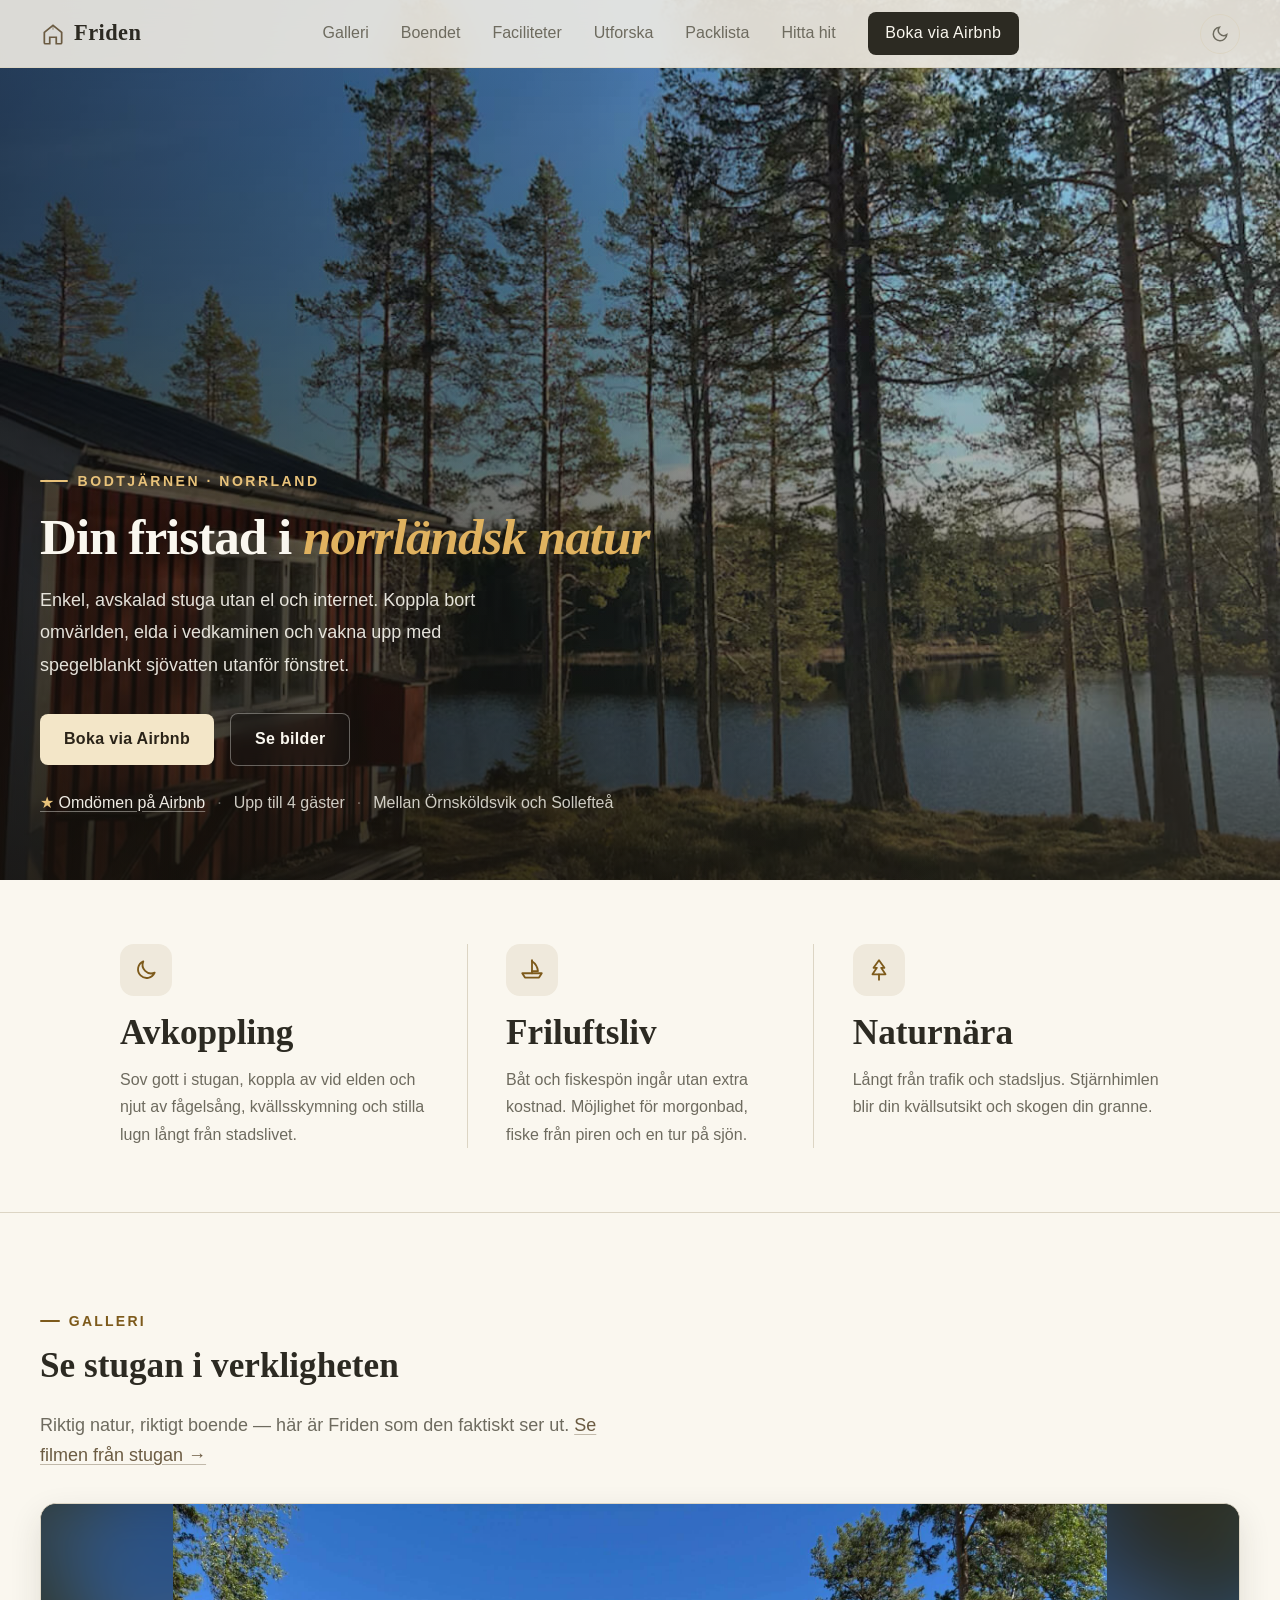
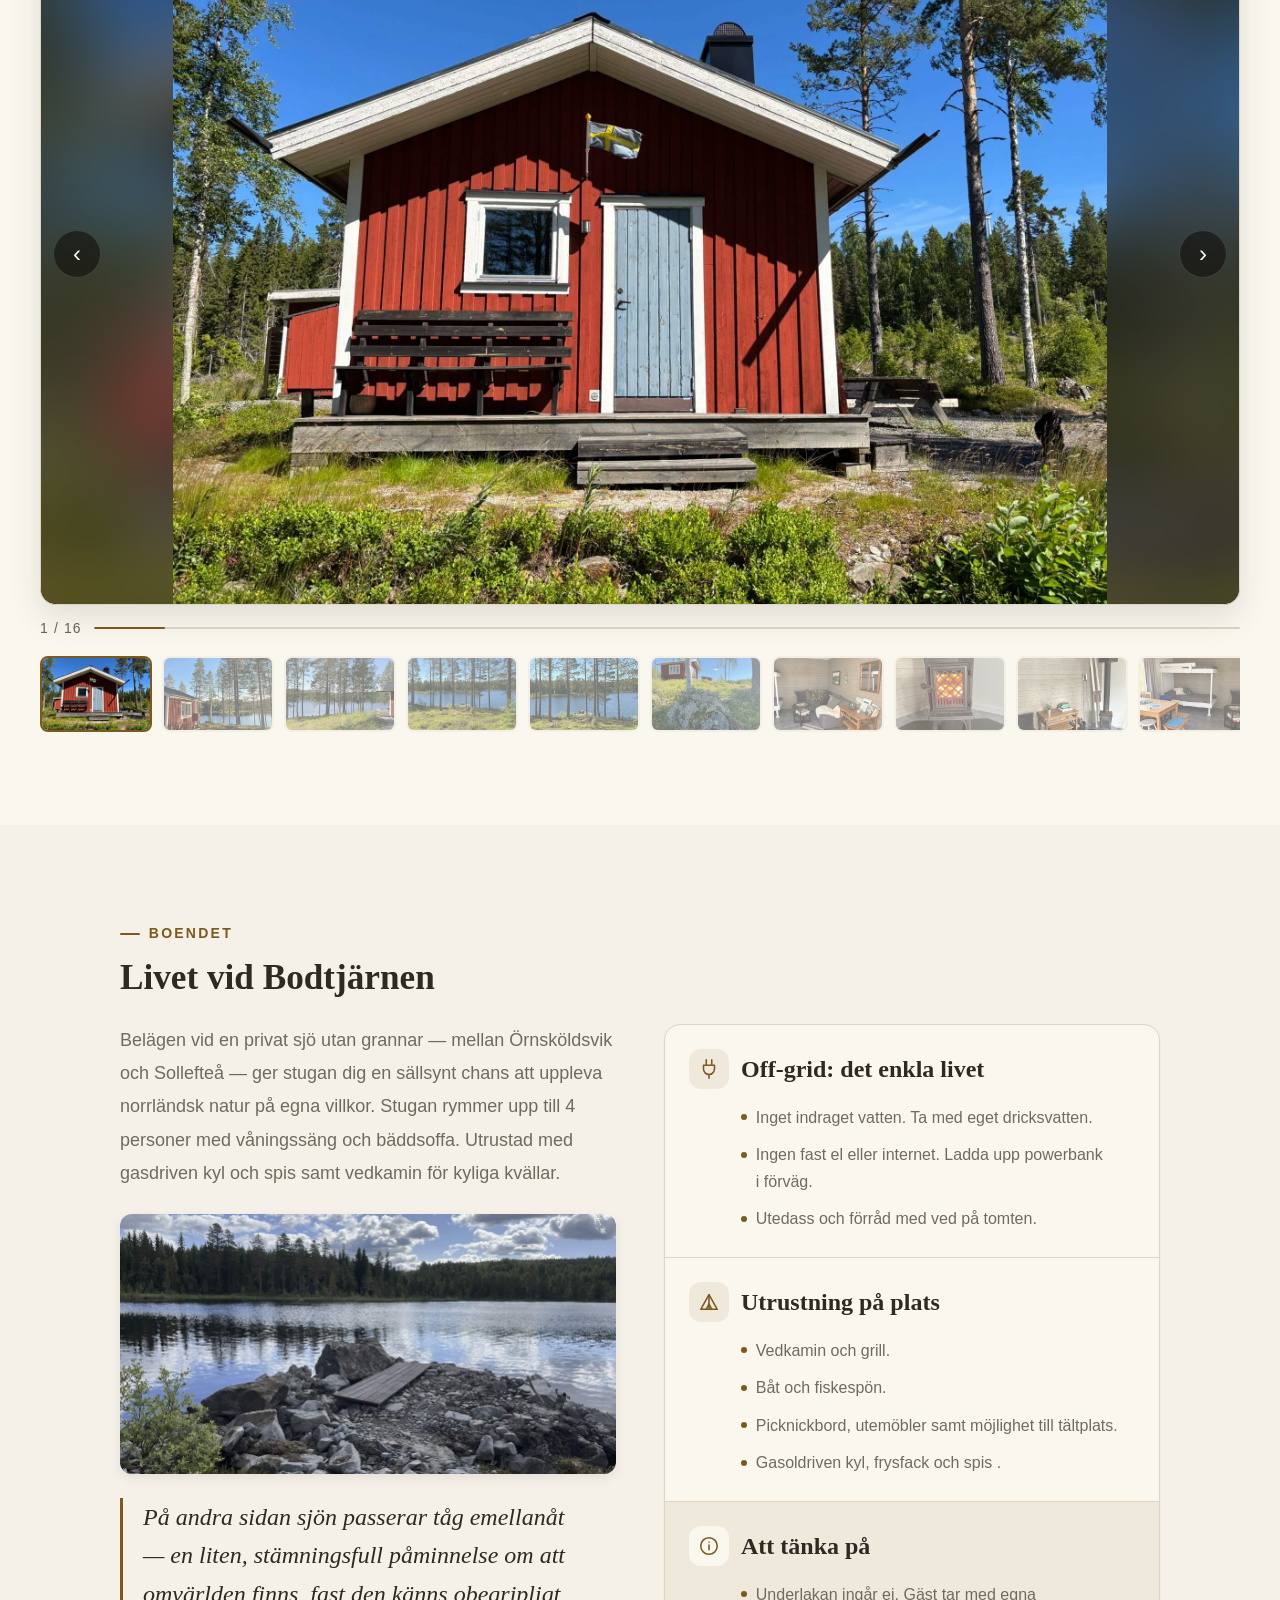
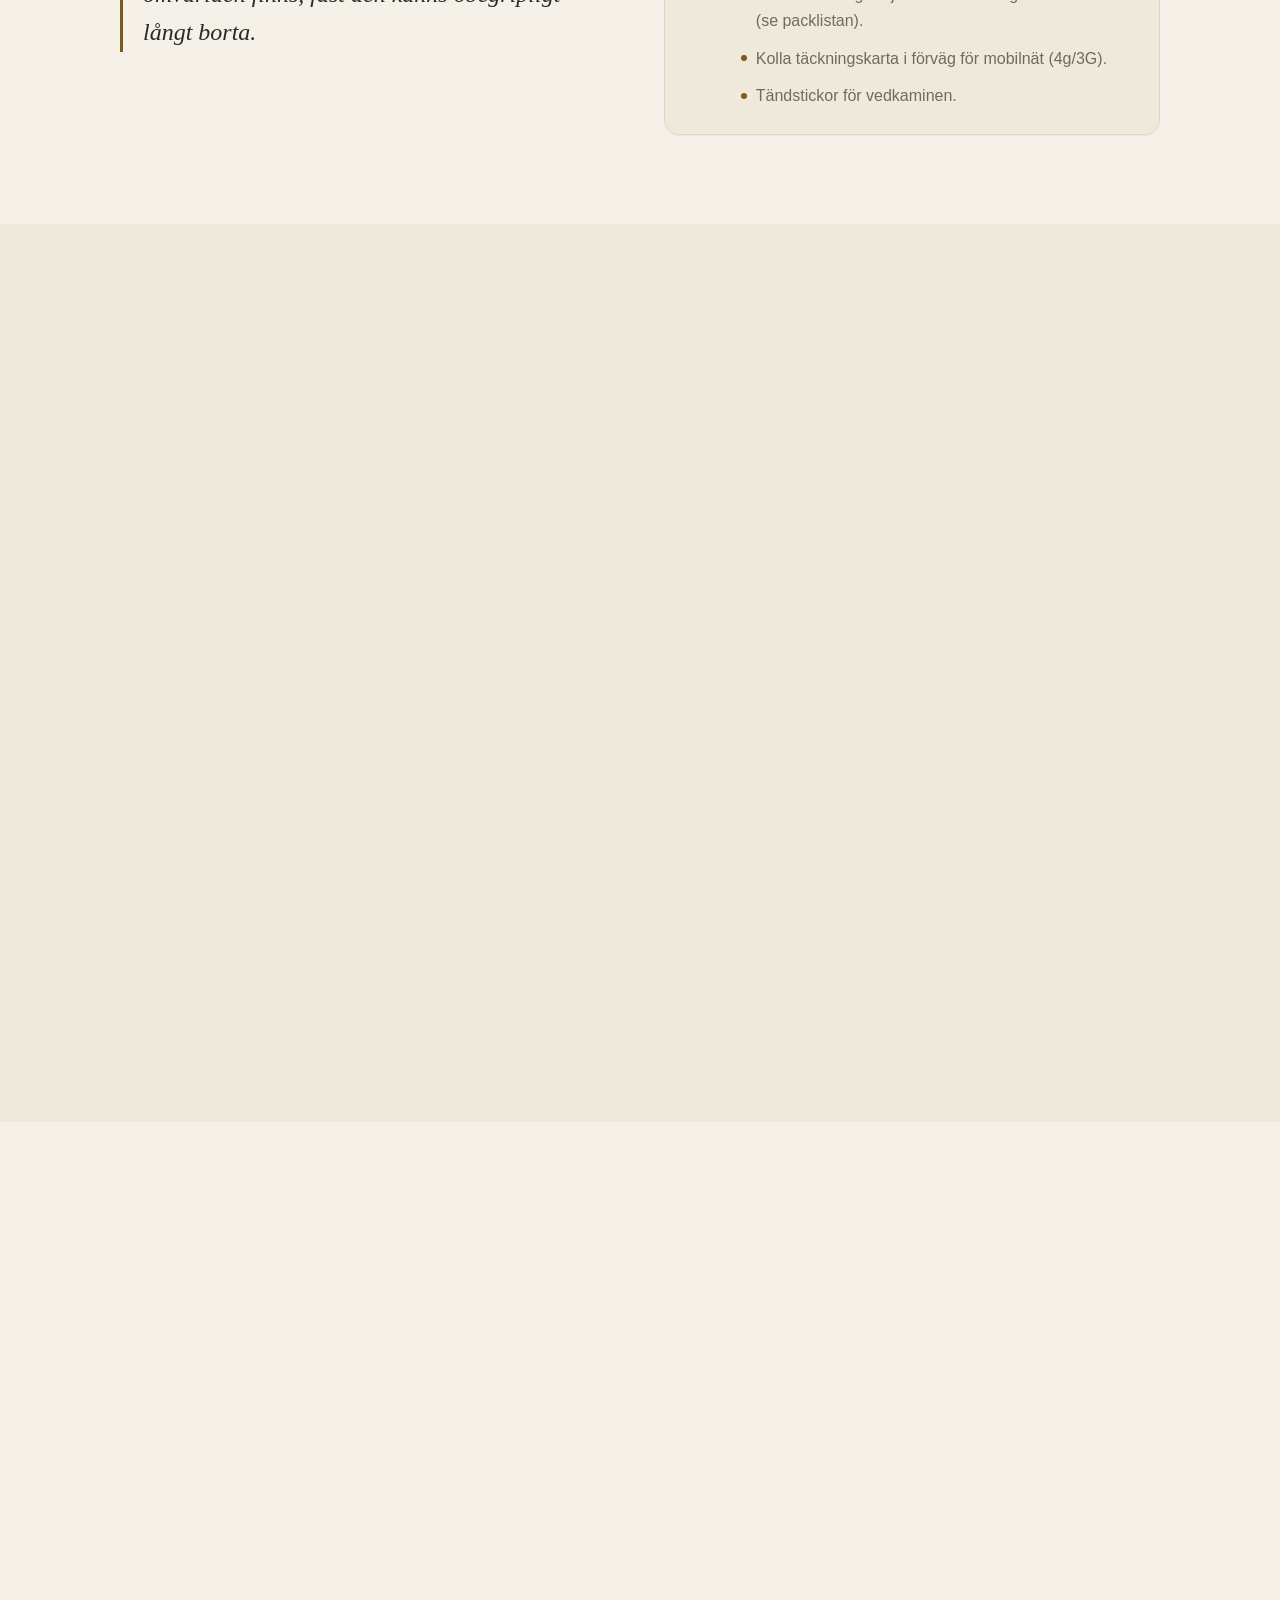
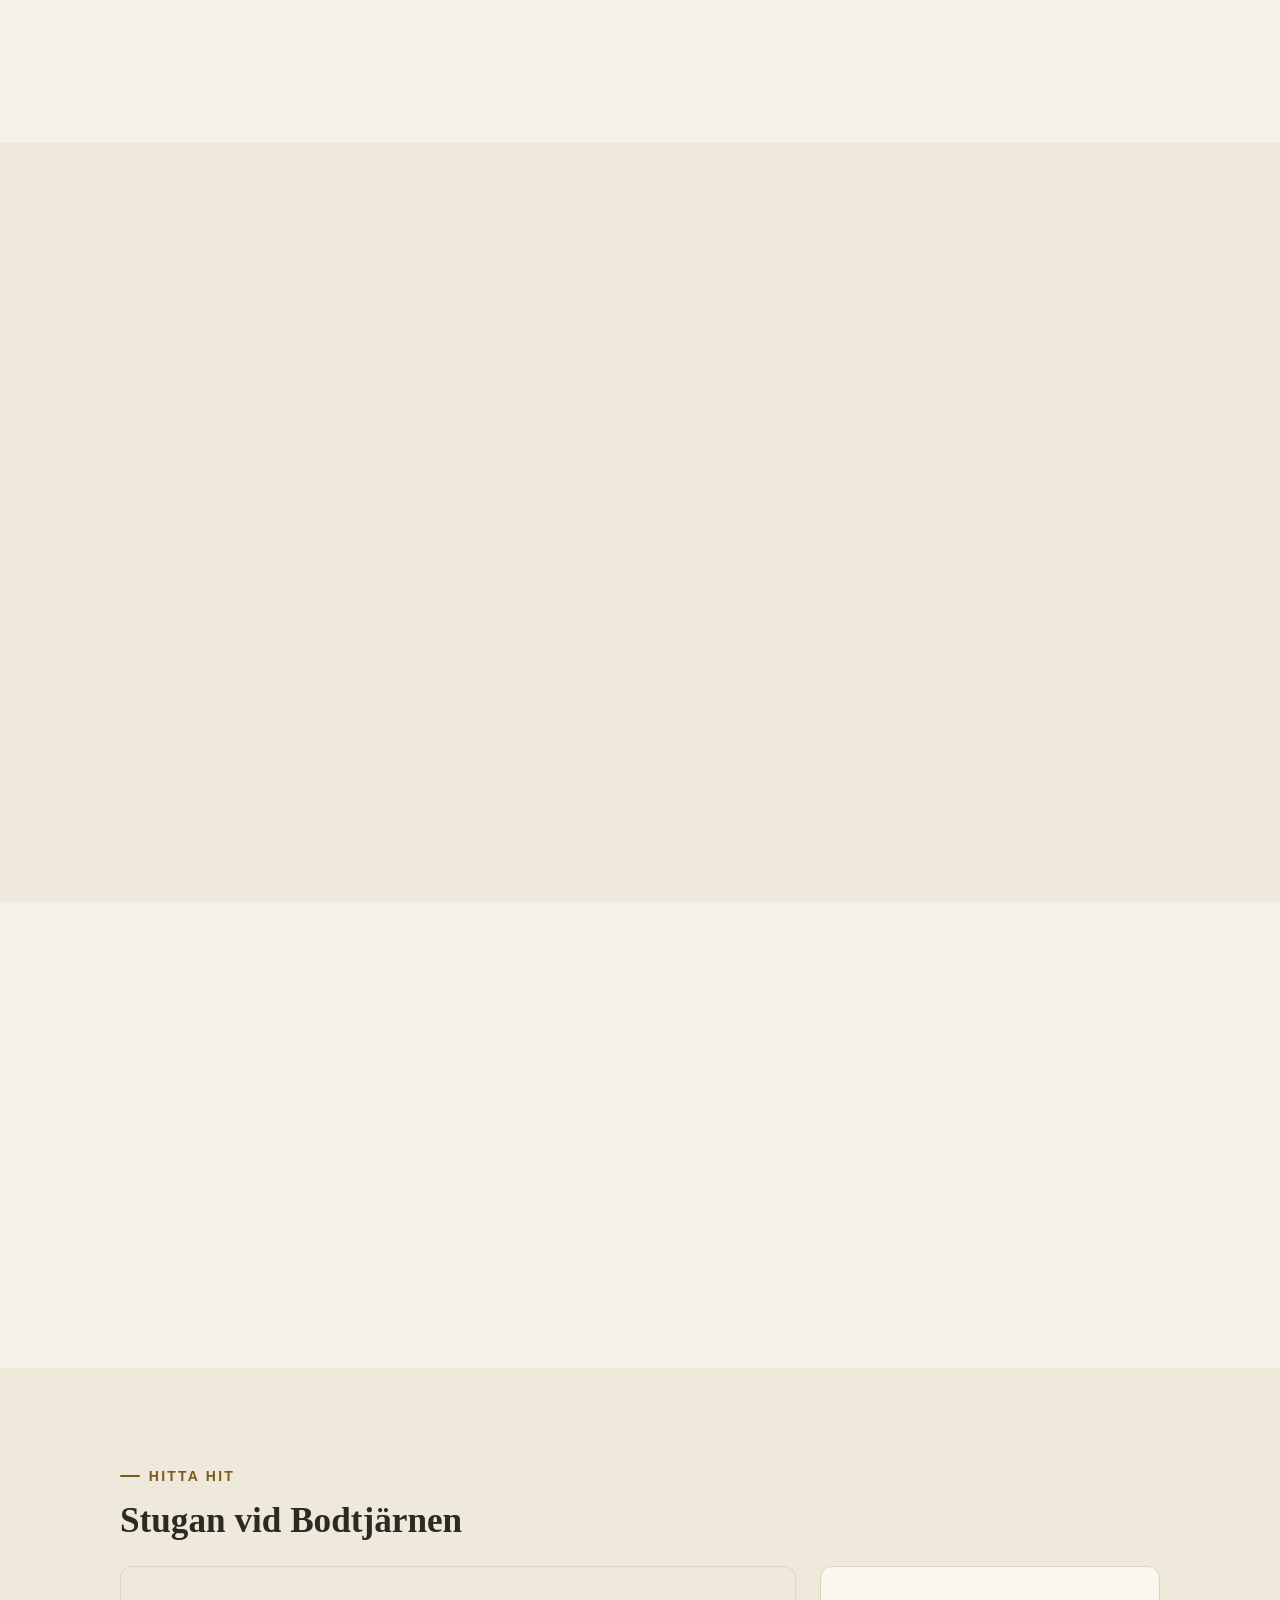
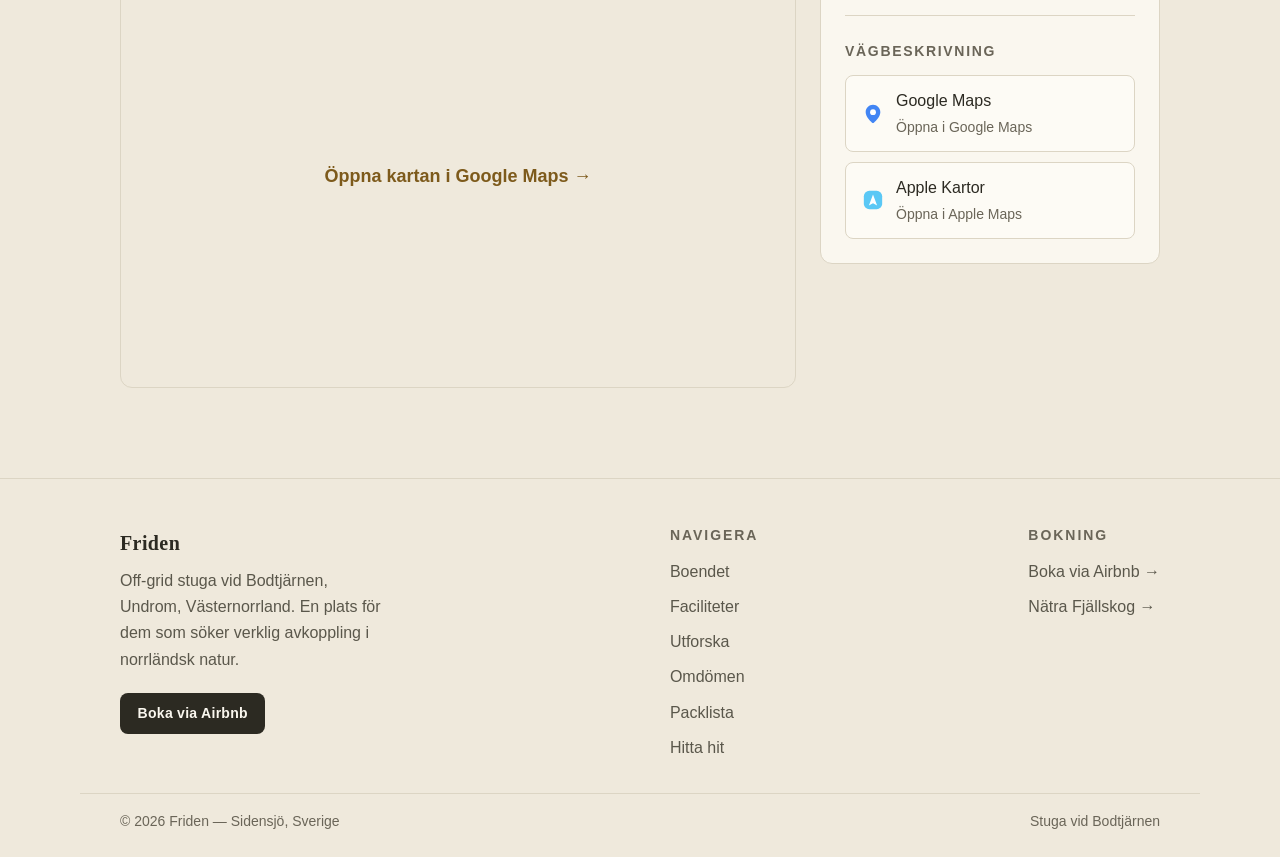
==== commit 4b3dbf59: "Update packing list details and correct footer location" ====
--- a/index.html
+++ b/index.html
@@ -1236,18 +1236,18 @@
         <p>En av Norrlands dolda pärlor — dramatisk fjällterräng och fantastiska vyer, alldeles nära stugan. Perfekt dagsutflykt för den som vill ut på ordentliga stigar.</p>
         <span class="explore-foot">📍 Nätra, Västernorrland · <span class="explore-link">Läs mer →</span></span>
       </a>
-      <div class="card card--explore" href="https://maps.app.goo.gl/4Tuw2YRGHdDyaFGY6" target="_blank" rel="noopener">
+      <a class="card card--explore" href="https://maps.app.goo.gl/4Tuw2YRGHdDyaFGY6" target="_blank" rel="noopener">
         <span class="badge">Utsikt</span>
         <h3>Hästbacken och Ormvägen</h3>
         <p>Följ Ormvägen upp mot Hästbacken för en fin utsiktsplats i det närmaste naturområdet. En lättgången promenad som belönas med storslagen vy.</p>
         <span class="explore-foot">📍 Nära stugan <span class="explore-link">Se karta →</span></span>
-      </div>
-      <div class="card card--explore" href="https://maps.app.goo.gl/mZbg3PSKtK1cdyTG9" target="_blank" rel="noopener">
+      </a>
+      <a class="card card--explore" href="https://maps.app.goo.gl/mZbg3PSKtK1cdyTG9" target="_blank" rel="noopener">
         <span class="badge">Promenad</span>
         <h3>Stordegersjön</h3>
         <p>Starta från Hinnsjövägen och följ vägen ned till det lugna Stordegersjön. En avslappnad naturpromenad för hela familjen med fin sjöutsikt.</p>
         <span class="explore-foot">📍 Från Hinnsjövägen <span class="explore-link">Se karta →</span></span>
-      </div>
+      </a>
     </div>
   </div>
 </section>
@@ -1269,17 +1269,17 @@
       <div class="card card--pack">
         <h3><span class="pack-ico"><svg width="22" height="22" viewBox="0 0 24 24" fill="none" stroke="currentColor" stroke-width="1.7" stroke-linecap="round" stroke-linejoin="round" aria-hidden="true"><path d="M12 2s6 7.5 6 12a6 6 0 0 1-12 0c0-4.5 6-12 6-12z"/></svg></span>Hygien och bad</h3>
         <ul class="check-list">
-          <li>Handdukar och duschtvål</li>
-          <li>Toalettartiklar och tandborste</li>
-          <li>Myggmedel och solskydd</li>
+          <li>Handdukar och duschtvål vid behov</li>
+          <li>Toalettartiklar samt toapapper</li>
+          <li>Myggmedel och solskydd vid väder</li>
         </ul>
       </div>
       <div class="card card--pack">
         <h3><span class="pack-ico"><svg width="22" height="22" viewBox="0 0 24 24" fill="none" stroke="currentColor" stroke-width="1.7" stroke-linecap="round" stroke-linejoin="round" aria-hidden="true"><path d="M7 3v8"/><path d="M5 3v5a2 2 0 0 0 4 0V3"/><path d="M7 11v10"/><path d="M17 3c-2 2-3 4.5-3 7h3v11"/></svg></span>Mat och dryck</h3>
         <ul class="check-list">
           <li>Dricksvatten för hela vistelsen</li>
-          <li>Mat och tilltugg till grillkvällarna</li>
-          <li>Kaffe, kryddor och andra basvaror</li>
+          <li>Mat och tilltugg. Finns kyl och frysfack</li>
+          <li>Kaffe, kryddor etc. vid behov.</li>
         </ul>
       </div>
       <div class="card card--pack">
@@ -1287,8 +1287,8 @@
         <ul class="check-list">
           <li>Powerbank (det finns ingen el på plats)</li>
           <li>Ficklampa eller pannlampa med extra batterier</li>
-          <li>Regnkläder och praktiska skor</li>
-          <li>Vandringskarta om du ska till Nätra Fjällskog</li>
+          <li>Regnkläder och praktiska skor vid behov</li>
+          <li>Vandringskarta/Offlinekarta om du ska till Nätra Fjällskog</li>
         </ul>
       </div>
     </div>
@@ -1326,9 +1326,6 @@
       </div>
       <div class="map-panel">
         <div class="map-address">
-          <span class="map-address-label">Adress</span>
-          <span class="map-address-text">Friden, Bodtjärnen<br>Undrom, Västernorrland</span>
-          <span class="map-address-coord">63.2263° N · 18.0336° E</span>
         </div>
         <div class="map-divider"></div>
         <div>
@@ -1345,12 +1342,6 @@
                 <svg width="22" height="22" viewBox="0 0 24 24" aria-hidden="true"><rect x="2" y="2" width="20" height="20" rx="6" fill="#5BC8F5"/><path fill="#fff" d="M12 6l4.5 12-4.5-2.5L7.5 18z"/></svg>
               </span>
               <span>Apple Kartor<span class="map-btn-sub">Öppna i Apple Maps</span></span>
-            </a>
-            <a href="https://waze.com/ul?ll=63.226306,18.033650&navigate=yes" target="_blank" rel="noopener" class="map-btn">
-              <span class="map-btn-icon">
-                <svg width="22" height="22" viewBox="0 0 24 24" aria-hidden="true"><circle cx="12" cy="12" r="10" fill="#33CCFF"/><circle cx="9" cy="11" r="1.4" fill="#062331"/><circle cx="15" cy="11" r="1.4" fill="#062331"/><path d="M8 15c1.2 1 2.6 1.5 4 1.5s2.8-.5 4-1.5" stroke="#062331" stroke-width="1.4" fill="none" stroke-linecap="round"/></svg>
-              </span>
-              <span>Waze<span class="map-btn-sub">Öppna i Waze</span></span>
             </a>
           </div>
         </div>
@@ -1387,7 +1378,7 @@
     </div>
   </div>
   <div class="container footer-bottom">
-    <span>© 2026 Friden — Undrom, Sverige</span>
+    <span>© 2026 Friden — Sidensjö, Sverige</span>
     <span>Stuga vid Bodtjärnen</span>
   </div>
 </footer>
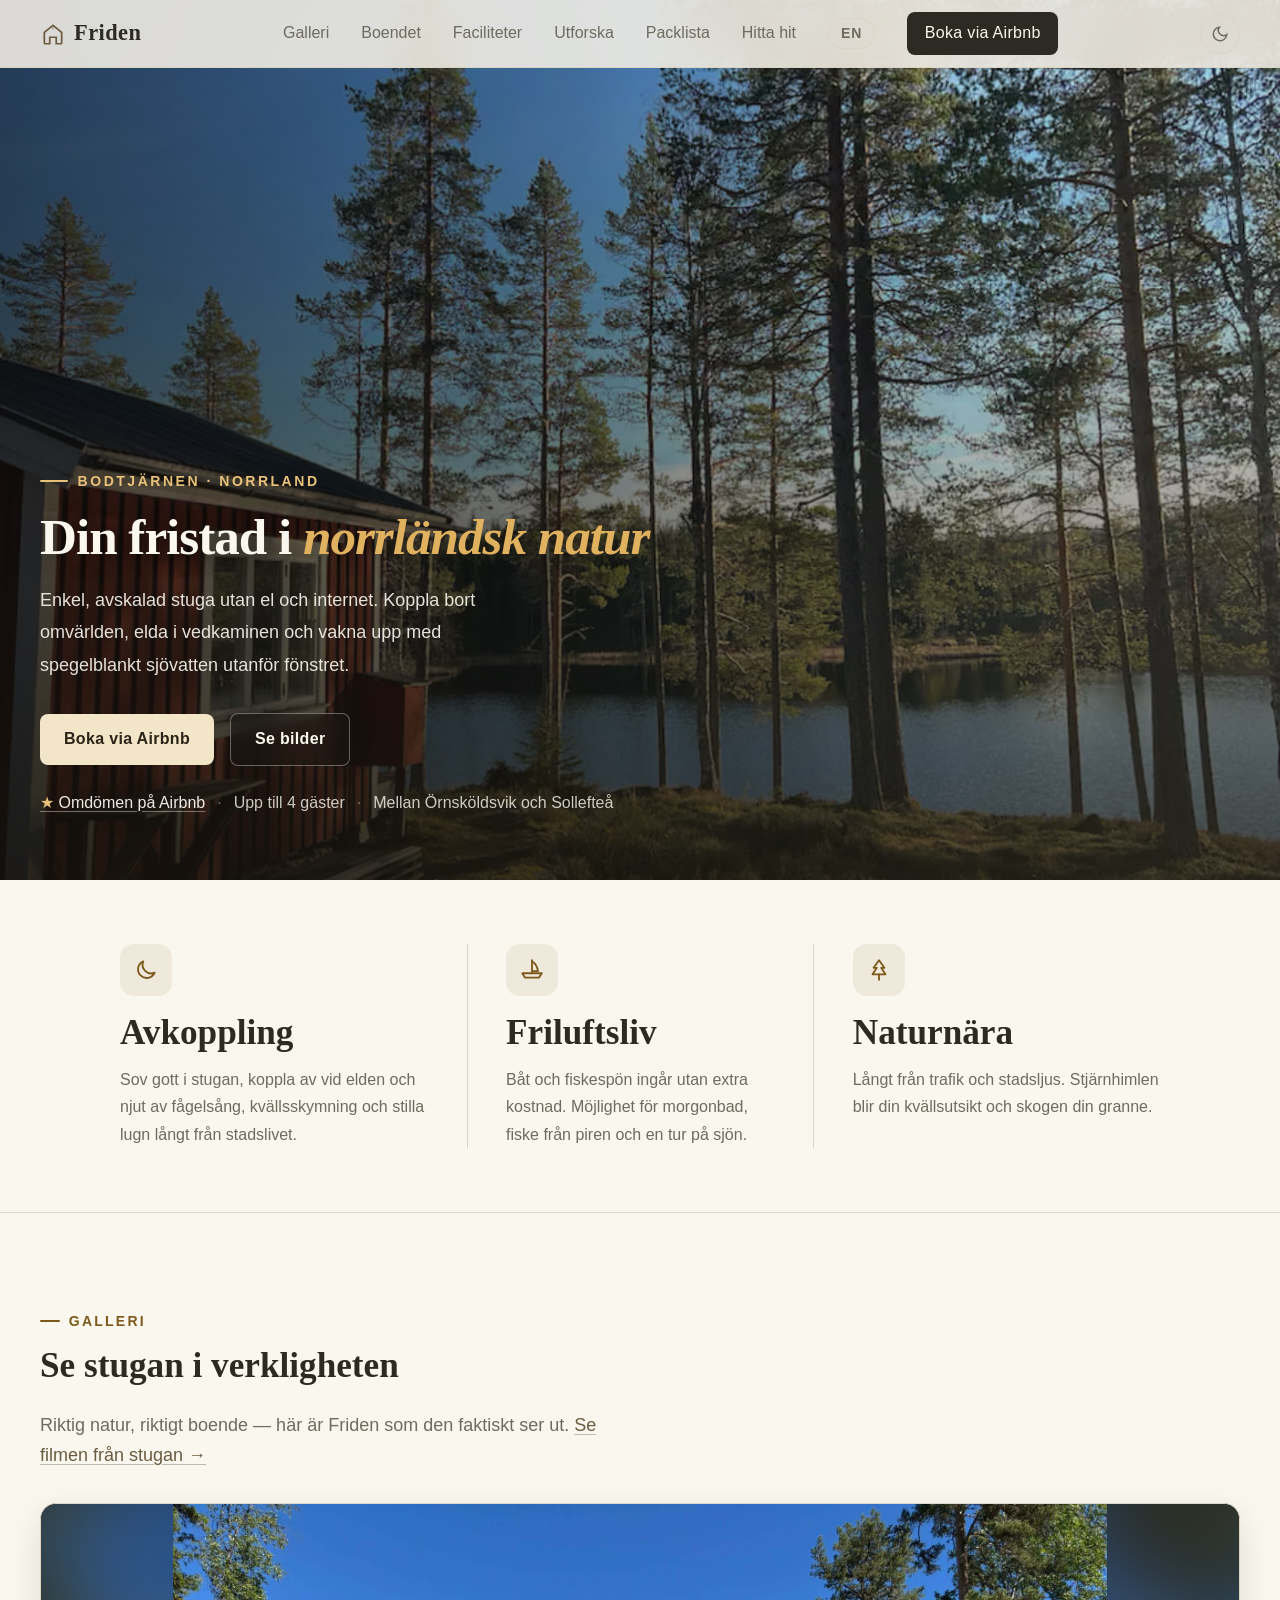
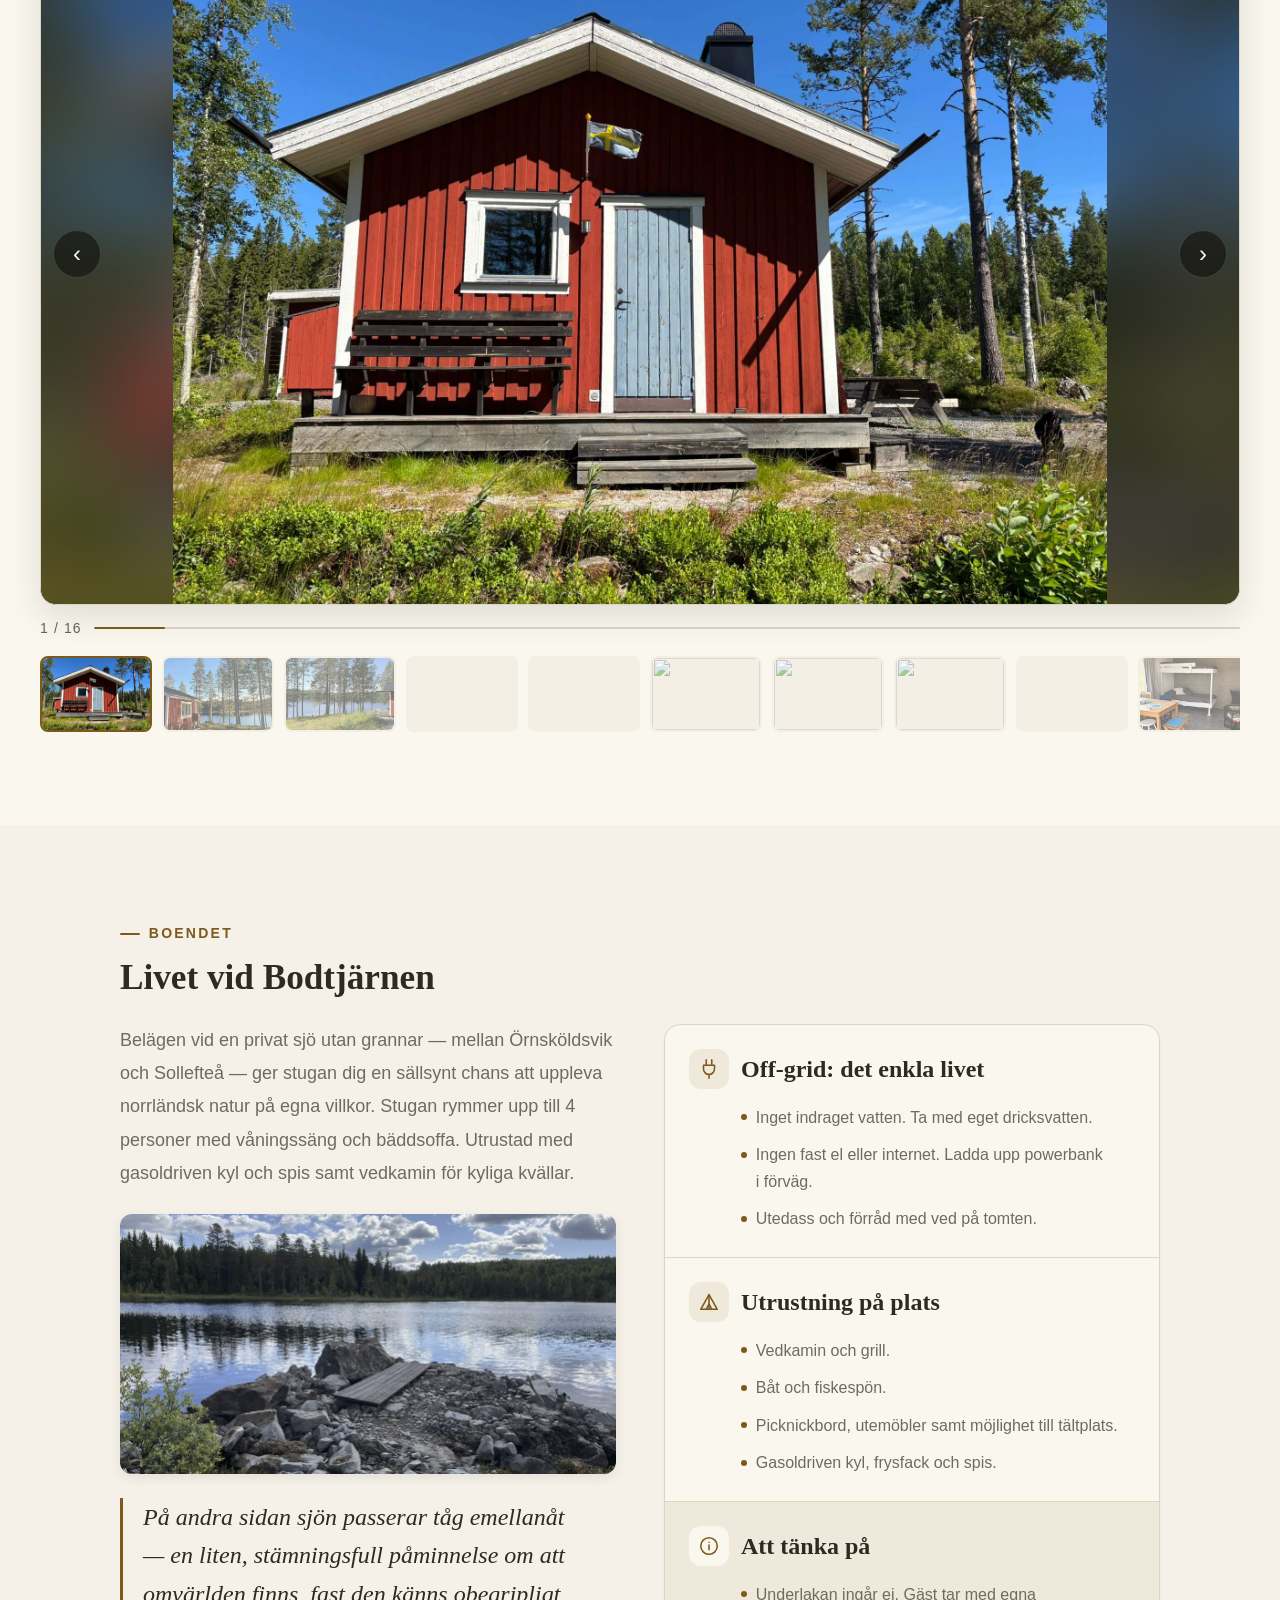
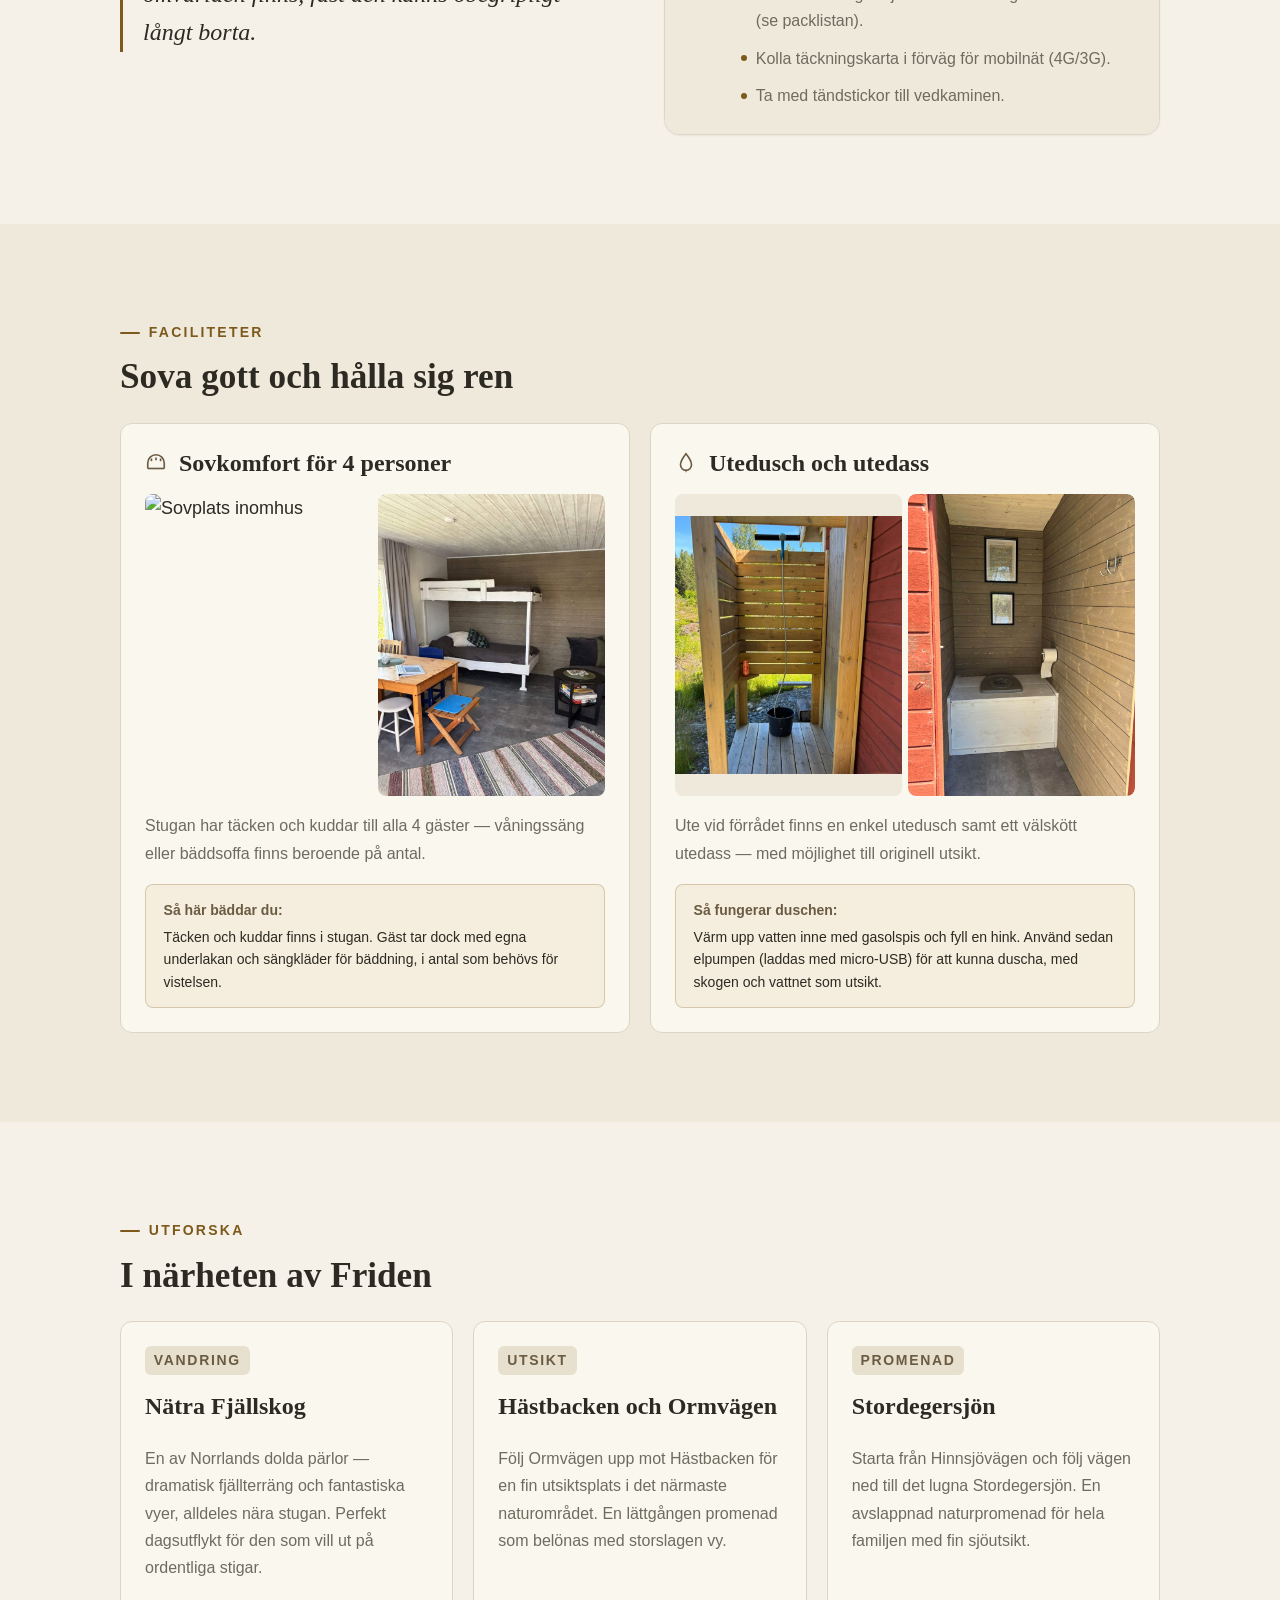
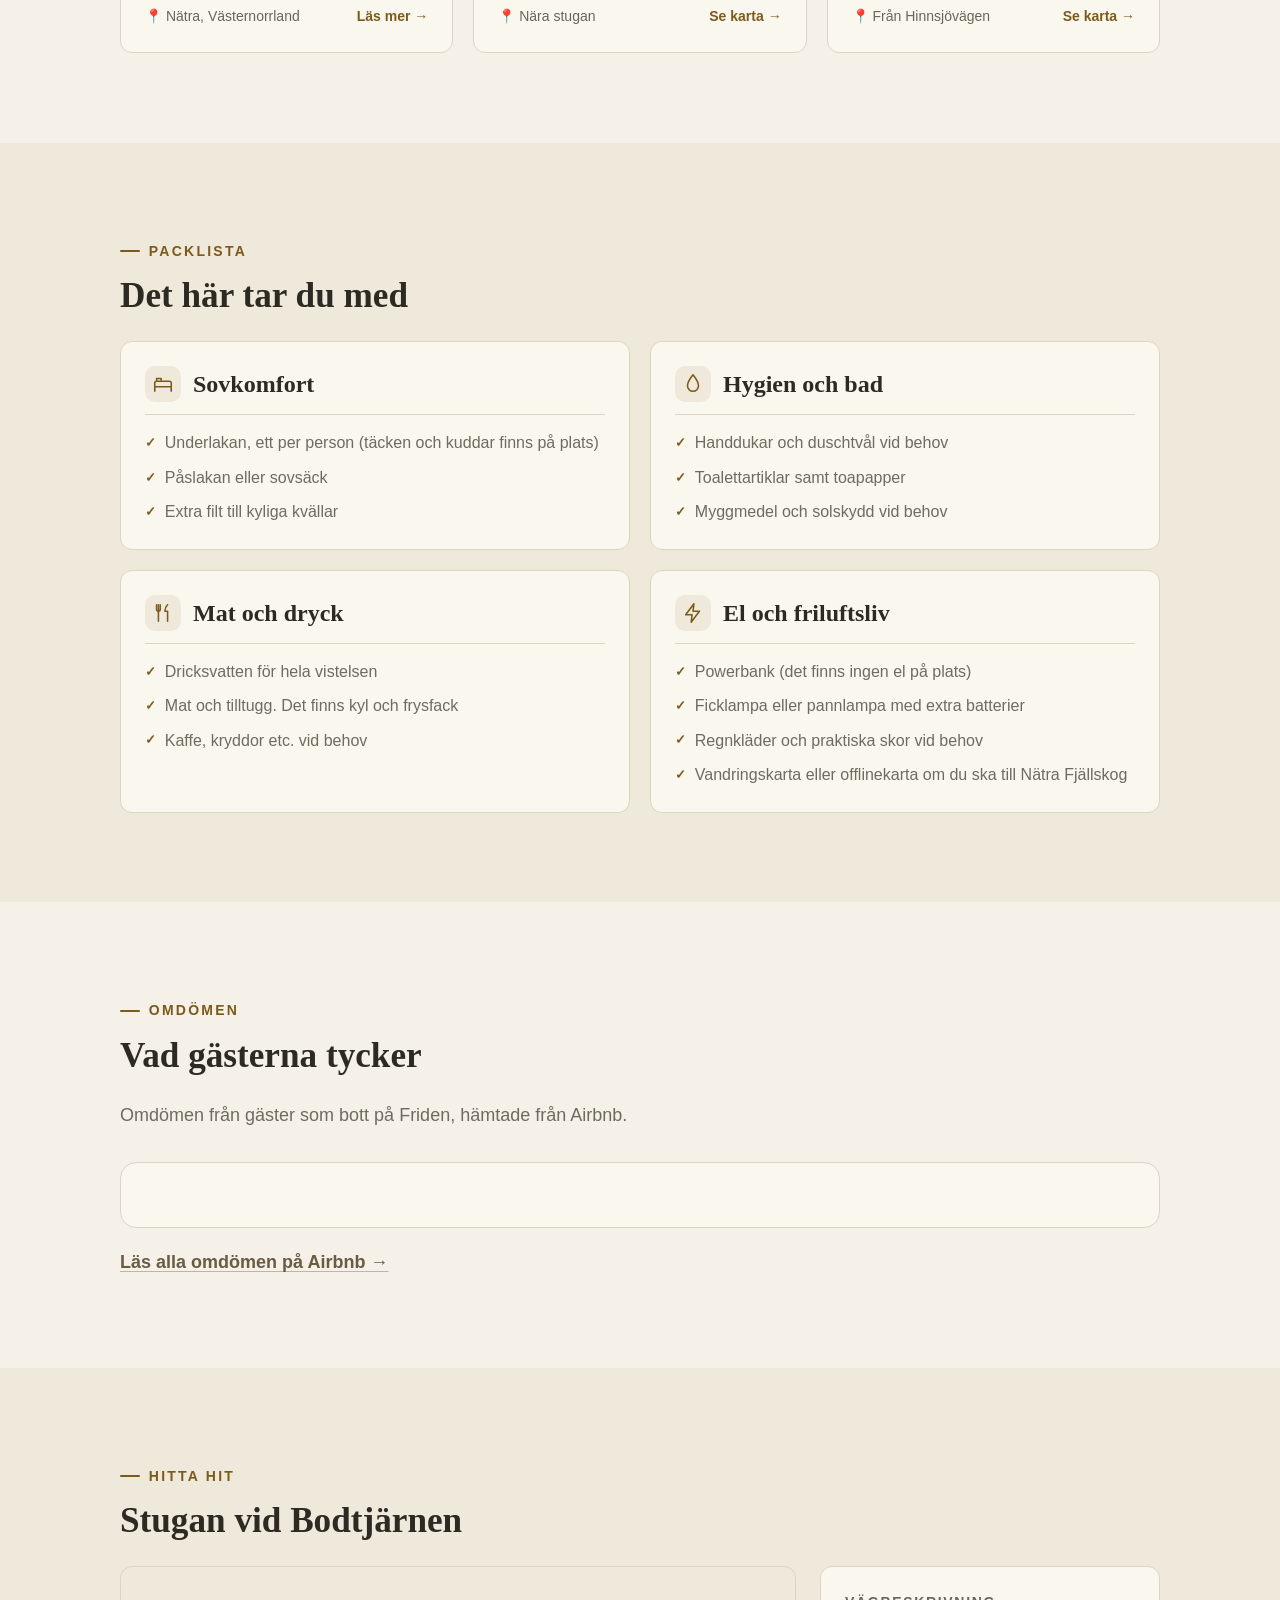
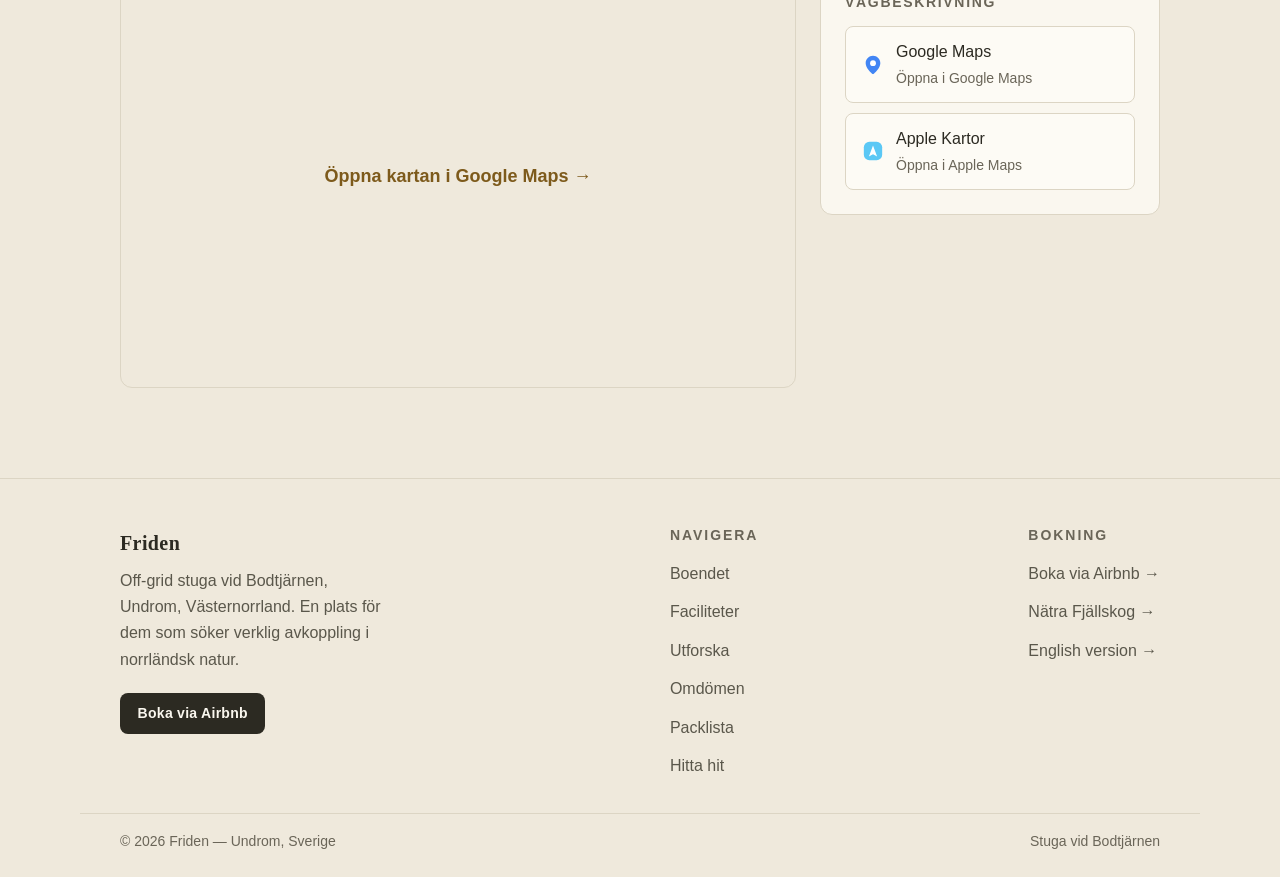
==== commit f3c8cee4: "Add initial CSS styles for the Friden website, including layout, typography, and responsive design" ====
--- a/index.html
+++ b/index.html
@@ -3,1049 +3,42 @@
 <head>
   <meta charset="UTF-8" />
   <meta name="viewport" content="width=device-width, initial-scale=1.0" />
+  <title>Friden — Off-grid stuga vid Bodtjärnen</title>
   <meta name="description" content="Friden — off-grid stuga vid Bodtjärnen i Undrom, mellan Örnsköldsvik och Sollefteå. Elda i vedkaminen och vakna till spegelblankt sjövatten." />
-  <title>Friden — Off-grid stuga vid Bodtjärnen</title>
+
+  <!-- BYT UT DINDOMAN.se MOT DIN RIKTIGA ADRESS NÄR SIDAN LIGGER PÅ NÄTET -->
+  <link rel="alternate" hreflang="sv" href="https://DINDOMAN.se/" />
+  <link rel="alternate" hreflang="en" href="https://DINDOMAN.se/en/" />
+  <link rel="alternate" hreflang="x-default" href="https://DINDOMAN.se/" />
+
+  <meta property="og:type" content="website" />
+  <meta property="og:locale" content="sv_SE" />
+  <meta property="og:title" content="Friden — Off-grid stuga vid Bodtjärnen" />
+  <meta property="og:description" content="Enkel stuga utan el och internet vid en privat sjö i Norrland." />
+  <meta property="og:image" content="https://DINDOMAN.se/bilder/StugaVyUte.jpg" />
+
+  <!-- Sätter tema och js-klass direkt, så sidan inte blinkar -->
+  <script>
+    (function () {
+      var d = document.documentElement, t = null;
+      d.className += ' js';
+      try { t = localStorage.getItem('friden-theme'); } catch (e) {}
+      if (!t) t = window.matchMedia && matchMedia('(prefers-color-scheme: dark)').matches ? 'dark' : 'light';
+      d.setAttribute('data-theme', t);
+    })();
+  </script>
+
+  <link rel="preload" as="image" href="bilder/StugaVyUte.jpg" fetchpriority="high" />
   <link rel="preconnect" href="https://api.fontshare.com" />
   <link href="https://api.fontshare.com/v2/css?f[]=zodiak@400,500,600,700&f[]=general-sans@400,500,600&display=swap" rel="stylesheet" />
   <link rel="icon" href="data:image/svg+xml,%3Csvg xmlns='http://www.w3.org/2000/svg' viewBox='0 0 24 24'%3E%3Cpath fill='%23756552' d='M12 3L2 11h3v8h6v-5h2v5h6v-8h3L12 3z'/%3E%3C/svg%3E" />
-
-  <style>
-/* ═══════════════════════════════════════════════════════════
-   FRIDEN — Off-grid stuga vid Bodtjärnen
-   Varm, naturnära design · Zodiak + General Sans
-   ═══════════════════════════════════════════════════════════ */
-
-/* ─── TOKENS ────────────────────────────────────────────── */
-:root,
-[data-theme="light"] {
-  --color-bg: #f5f1e8;
-  --color-bg-raised: #faf7ef;
-  --color-bg-elevated: #efe9dc;
-  --color-surface: #faf7ef;
-  --color-surface-2: #fdfbf5;
-  --color-surface-offset: #efe9dc;
-  --color-surface-offset-2: #e5dfd0;
-  --color-divider: #dcd5c4;
-  --color-border: #cfc7b4;
-  --color-nav-bg: rgba(245,241,232,0.88);
-
-  --color-text: #2c2a22;
-  --color-text-muted: #6e6b5f;
-  --color-text-faint: #6a6558;
-  --color-footer-muted: #5a574b;
-
-  --color-primary: #6b5b42;
-  --color-primary-hover: #574835;
-  --color-primary-active: #453828;
-  --color-primary-highlight: #e8e0cf;
-
-  --color-accent: #7d5a1b;
-  --color-accent-hover: #664813;
-  --color-accent-dim: rgba(201,154,74,0.10);
-  --color-accent-border: rgba(125,90,27,0.25);
-
-  --hero-overlay:
-    linear-gradient(to top, rgba(30,26,18,0.78) 0%, rgba(30,26,18,0.35) 45%, rgba(30,26,18,0.06) 100%);
-
-  --gallery-tint: rgba(245,241,232,0.12);
-  --map-filter: none;
-
-  --color-btn-bg: #2c2a22;
-  --color-btn-text: #faf7ef;
-
-  --radius-sm: 0.375rem;
-  --radius-md: 0.5rem;
-  --radius-lg: 0.75rem;
-  --radius-xl: 1rem;
-  --radius-full: 9999px;
-
-  --shadow-sm: 0 1px 2px rgba(44,42,34,0.06);
-  --shadow-md: 0 4px 12px rgba(44,42,34,0.08);
-  --shadow-lg: 0 12px 32px rgba(44,42,34,0.12);
-
-  --space-1: 0.25rem;
-  --space-2: 0.5rem;
-  --space-3: 0.75rem;
-  --space-4: 1rem;
-  --space-5: 1.25rem;
-  --space-6: 1.5rem;
-  --space-8: 2rem;
-  --space-10: 2.5rem;
-  --space-12: 3rem;
-  --space-16: 4rem;
-  --space-20: 5rem;
-  --space-24: 6rem;
-  --space-32: 8rem;
-
-  --text-xs: clamp(0.75rem, 0.7rem + 0.25vw, 0.875rem);
-  --text-sm: clamp(0.875rem, 0.8rem + 0.35vw, 1rem);
-  --text-base: clamp(1rem, 0.95rem + 0.25vw, 1.125rem);
-  --text-lg: clamp(1.125rem, 1rem + 0.75vw, 1.5rem);
-  --text-xl: clamp(1.5rem, 1.2rem + 1.25vw, 2.25rem);
-  --text-2xl: clamp(2rem, 1.2rem + 2.5vw, 3.5rem);
-  --text-3xl: clamp(2.5rem, 1rem + 4vw, 5rem);
-  --text-hero: clamp(3rem, 0.5rem + 7vw, 8rem);
-
-  --font-display: 'Zodiak', Georgia, serif;
-  --font-body: 'General Sans', 'Helvetica Neue', sans-serif;
-
-  --content-default: 1120px;
-  --nav-h: 68px;
-  --transition-interactive: 180ms cubic-bezier(0.16, 1, 0.3, 1);
-}
-
-[data-theme="dark"] {
-  --color-bg: #1a1814;
-  --color-bg-raised: #201d18;
-  --color-bg-elevated: #26221c;
-  --color-surface: #201d18;
-  --color-surface-2: #242019;
-  --color-surface-offset: #26221c;
-  --color-surface-offset-2: #2c2820;
-  --color-divider: #33302a;
-  --color-border: #444036;
-  --color-nav-bg: rgba(26,24,20,0.80);
-
-  --color-text: #e8e4da;
-  --color-text-muted: #c4bfb2;
-  --color-text-faint: #9b9585;
-  --color-footer-muted: #b8b2a4;
-
-  --color-primary: #c4a67e;
-  --color-primary-hover: #d4b78c;
-  --color-primary-active: #e0c9a4;
-  --color-primary-highlight: #3a332a;
-
-  --color-accent: #e0b25f;
-  --color-accent-hover: #ecc676;
-  --color-accent-dim: rgba(224,178,95,0.10);
-  --color-accent-border: rgba(224,178,95,0.22);
-
-  --hero-overlay:
-    linear-gradient(to top, rgba(26,24,20,0.88) 0%, rgba(26,24,20,0.45) 45%, rgba(26,24,20,0.10) 100%);
-
-  --gallery-tint: rgba(26,24,20,0.35);
-  --map-filter: grayscale(25%) invert(88%) hue-rotate(170deg) saturate(0.55) brightness(0.85);
-
-  --color-btn-bg: #e8e4da;
-  --color-btn-text: #1a1814;
-
-  --shadow-sm: 0 1px 2px rgba(0,0,0,0.25);
-  --shadow-md: 0 4px 12px rgba(0,0,0,0.3);
-  --shadow-lg: 0 12px 32px rgba(0,0,0,0.4);
-}
-
-/* ─── BASE ──────────────────────────────────────────────── */
-*,
-*::before,
-*::after { box-sizing: border-box; margin: 0; padding: 0; }
-
-html {
-  -webkit-text-size-adjust: none;
-  text-size-adjust: none;
-  -webkit-font-smoothing: antialiased;
-  -moz-osx-font-smoothing: grayscale;
-  text-rendering: optimizeLegibility;
-  scroll-behavior: smooth;
-  hanging-punctuation: first last;
-  scroll-padding-top: var(--space-16);
-}
-
-body {
-  min-height: 100dvh;
-  line-height: 1.65;
-  font-family: var(--font-body);
-  font-size: var(--text-base);
-  color: var(--color-text);
-  background: var(--color-bg);
-  overflow-x: hidden;
-  transition: background-color 300ms ease, color 300ms ease;
-}
-
-img, picture, video, canvas, svg { display: block; max-width: 100%; height: auto; }
-
-h1, h2, h3, h4, h5, h6 { text-wrap: balance; line-height: 1.15; }
-p, li, figcaption { text-wrap: pretty; }
-
-::selection { background: var(--color-accent-dim); color: var(--color-text); }
-
-:focus-visible {
-  outline: 2px solid var(--color-primary);
-  outline-offset: 3px;
-  border-radius: var(--radius-sm);
-}
-
-a, button, [role="button"], [role="link"] {
-  transition:
-    color var(--transition-interactive),
-    background-color var(--transition-interactive),
-    border-color var(--transition-interactive),
-    box-shadow var(--transition-interactive);
-}
-
-button { cursor: pointer; background: none; border: none; font: inherit; }
-
-.sr-only {
-  position: absolute; width: 1px; height: 1px;
-  padding: 0; margin: -1px; overflow: hidden;
-  clip: rect(0,0,0,0); white-space: nowrap; border-width: 0;
-}
-
-/* ─── LAYOUT ───────────────────────────────────────────── */
-.container {
-  width: 100%;
-  max-width: var(--content-default);
-  margin-inline: auto;
-  padding-inline: clamp(var(--space-6), 5vw, var(--space-10));
-}
-
-.section {
-  padding-block: clamp(var(--space-12), 7vw, var(--space-24));
-  scroll-margin-top: calc(var(--nav-h) + 8px);
-}
-
-.section--offset { background: var(--color-surface-offset); }
-.section--gallery { background: var(--color-surface); }
-
-.section-label {
-  display: inline-flex;
-  align-items: center;
-  gap: 0.55rem;
-  font-size: var(--text-xs);
-  font-weight: 600;
-  letter-spacing: 0.16em;
-  text-transform: uppercase;
-  color: var(--color-accent);
-  margin-bottom: 0.75rem;
-}
-.section-label::before {
-  content: '';
-  display: inline-block;
-  width: 20px; height: 2px;
-  background: var(--color-accent);
-  border-radius: 2px;
-}
-
-h2 {
-  font-family: var(--font-display);
-  font-size: var(--text-xl);
-  font-weight: 600;
-  color: var(--color-text);
-  margin-bottom: var(--space-6);
-  line-height: 1.2;
-}
-
-.section-intro {
-  color: var(--color-text-muted);
-  margin-bottom: var(--space-8);
-  max-width: 60ch;
-}
-
-/* ─── NAV ───────────────────────────────────────────────── */
-.nav {
-  position: fixed;
-  top: 0; left: 0; right: 0;
-  height: var(--nav-h);
-  z-index: 200;
-  display: flex;
-  align-items: center;
-  justify-content: space-between;
-  padding-inline: clamp(var(--space-4), 5%, var(--space-10));
-  background: var(--color-nav-bg);
-  backdrop-filter: blur(16px);
-  -webkit-backdrop-filter: blur(16px);
-  border-bottom: 1px solid var(--color-divider);
-}
-
-.logo {
-  display: inline-flex;
-  align-items: center;
-  gap: 0.5rem;
-  font-family: var(--font-display);
-  font-size: 1.4rem;
-  font-weight: 600;
-  color: var(--color-text);
-  text-decoration: none;
-  letter-spacing: 0.02em;
-}
-.logo svg { color: var(--color-primary); }
-.logo--foot { font-size: 1.25rem; margin-bottom: 0.5rem; display: block; }
-
-.nav-links {
-  display: flex;
-  align-items: center;
-  gap: clamp(1rem, 2.5vw, 2.25rem);
-}
-.nav-links a {
-  color: var(--color-text-muted);
-  text-decoration: none;
-  font-size: var(--text-sm);
-  font-weight: 500;
-  transition: color 180ms ease;
-}
-.nav-links a:hover { color: var(--color-text); }
-.nav-links a.btn--accent { color: var(--color-btn-text); }
-.nav-links a.btn--accent:hover { color: var(--color-btn-text); }
-
-.nav-actions { display: flex; align-items: center; gap: 0.75rem; }
-
-.theme-toggle {
-  width: 40px; height: 40px;
-  display: flex;
-  align-items: center;
-  justify-content: center;
-  border-radius: var(--radius-full);
-  background: transparent;
-  color: var(--color-text-muted);
-  border: 1px solid var(--color-divider);
-  transition: background-color 200ms ease, color 200ms ease, border-color 200ms ease;
-}
-.theme-toggle:hover { background: var(--color-surface-offset); color: var(--color-text); }
-
-.burger {
-  display: none;
-  flex-direction: column;
-  gap: 5px;
-  padding: 8px;
-  background: none;
-  border: none;
-  cursor: pointer;
-}
-.burger span {
-  display: block;
-  width: 20px; height: 2px;
-  background: var(--color-text);
-  border-radius: 2px;
-  transition: transform 300ms ease;
-}
-
-/* ─── BUTTONS ──────────────────────────────────────────── */
-.btn {
-  display: inline-flex;
-  align-items: center;
-  justify-content: center;
-  gap: 0.5rem;
-  padding: 0.75rem 1.5rem;
-  border-radius: var(--radius-md);
-  font-family: var(--font-body);
-  font-size: var(--text-sm);
-  font-weight: 600;
-  text-decoration: none;
-  letter-spacing: 0.02em;
-  cursor: pointer;
-  transition:
-    background-color 220ms ease,
-    color 220ms ease,
-    border-color 220ms ease,
-    transform 180ms ease,
-    box-shadow 220ms ease;
-}
-.btn--accent { background: var(--color-btn-bg); color: var(--color-btn-text); }
-.btn--accent:hover {
-  background: var(--color-primary);
-  color: var(--color-btn-text);
-  transform: translateY(-1px);
-  box-shadow: var(--shadow-md);
-}
-.btn--ghost {
-  background: rgba(26,24,20,0.45);
-  backdrop-filter: blur(8px);
-  -webkit-backdrop-filter: blur(8px);
-  color: #faf7ef;
-  border: 1px solid rgba(250,247,239,0.35);
-}
-.btn--ghost:hover {
-  background: rgba(26,24,20,0.7);
-  border-color: rgba(250,247,239,0.55);
-  color: #faf7ef;
-}
-.btn--sm { padding: 0.55rem 1.1rem; font-size: var(--text-xs); }
-
-/* ─── HERO ──────────────────────────────────────────────── */
-.hero {
-  position: relative;
-  min-height: min(100svh, 880px);
-  display: flex;
-  align-items: flex-end;
-  padding: calc(var(--nav-h) + var(--space-12)) clamp(var(--space-6), 5vw, var(--space-10)) var(--space-16);
-  overflow: hidden;
-}
-.hero-bg {
-  position: absolute;
-  inset: 0;
-  background-size: cover;
-  background-position: center;
-}
-.hero-overlay { position: absolute; inset: 0; background: var(--hero-overlay); }
-.hero-overlay::after {
-  content: '';
-  position: absolute;
-  inset: 0;
-  background: linear-gradient(90deg, rgba(14,12,9,0.62) 0%, rgba(14,12,9,0.32) 45%, rgba(14,12,9,0) 75%);
-}
-.hero-content { position: relative; z-index: 2; max-width: 720px; }
-
-.eyebrow {
-  display: inline-flex;
-  align-items: center;
-  gap: 0.6rem;
-  font-size: var(--text-xs);
-  font-weight: 600;
-  letter-spacing: 0.18em;
-  text-transform: uppercase;
-  color: #e8c27a;
-  margin-bottom: var(--space-4);
-}
-.eyebrow::before {
-  content: '';
-  display: inline-block;
-  width: 28px; height: 2px;
-  background: #e8c27a;
-  border-radius: 2px;
-}
-
-.hero-title {
-  font-family: var(--font-display);
-  font-size: var(--text-2xl);
-  font-weight: 700;
-  line-height: 1.08;
-  letter-spacing: -0.02em;
-  color: #faf7ef;
-  margin-bottom: var(--space-5);
-  text-shadow: 0 2px 24px rgba(0,0,0,0.35);
-}
-.hero-title em { font-style: italic; color: #e0b25f; }
-
-.hero-desc {
-  font-size: var(--text-base);
-  color: rgba(250,247,239,0.90);
-  line-height: 1.8;
-  max-width: 480px;
-  margin-bottom: var(--space-8);
-}
-
-.hero-cta {
-  display: flex;
-  align-items: center;
-  gap: 1rem;
-  flex-wrap: wrap;
-  margin-bottom: var(--space-6);
-}
-.hero .btn--accent { background: #f3e6c8; color: #2a2318; border-color: transparent; }
-.hero .btn--accent:hover { background: #fff3d6; color: #2a2318; }
-
-.hero-meta {
-  display: flex;
-  align-items: center;
-  gap: 0.75rem;
-  flex-wrap: wrap;
-  color: rgba(250,247,239,0.80);
-  font-size: var(--text-sm);
-}
-.hero-meta .star { color: #e8c27a; }
-.hero-meta .divider { opacity: 0.5; }
-.hero-meta .rating-link {
-  color: rgba(250,247,239,0.95);
-  text-decoration: underline;
-  text-decoration-color: rgba(250,247,239,0.4);
-  text-underline-offset: 3px;
-}
-.hero-meta .rating-link:hover { text-decoration-color: #e8c27a; }
-
-/* ─── VARFÖR FRIDEN ─────────────────────────────────────── */
-.why {
-  background: var(--color-surface);
-  border-bottom: 1px solid var(--color-divider);
-  padding-block: clamp(var(--space-10), 6vw, var(--space-16));
-}
-.why-grid { display: grid; grid-template-columns: repeat(3, 1fr); gap: 0; }
-.why-item {
-  padding-inline: clamp(var(--space-5), 3vw, var(--space-10));
-  border-left: 1px solid var(--color-divider);
-}
-.why-item:first-child { padding-left: 0; border-left: none; }
-.why-item:last-child { padding-right: 0; }
-.why-item h3 {
-  font-family: var(--font-display);
-  font-size: var(--text-xl);
-  font-weight: 600;
-  margin-bottom: var(--space-3);
-  line-height: 1.2;
-}
-.why-item p { color: var(--color-text-muted); font-size: var(--text-sm); line-height: 1.7; max-width: 38ch; }
-
-.feature-icon {
-  display: inline-flex;
-  align-items: center;
-  justify-content: center;
-  width: 52px; height: 52px;
-  border-radius: 14px;
-  background: var(--color-surface-offset);
-  color: var(--color-accent);
-  margin-bottom: var(--space-4);
-}
-
-/* ─── GALLERY ───────────────────────────────────────────── */
-.section--gallery .container { max-width: 1280px; }
-
-.gallery-viewer {
-  position: relative;
-  width: 100%;
-  aspect-ratio: 3 / 2;
-  max-height: 78vh;
-  background: #0e0c09;
-  border-radius: var(--radius-xl);
-  box-shadow: var(--shadow-lg);
-  overflow: hidden;
-  border: 1px solid var(--color-divider);
-  display: flex;
-  align-items: center;
-  justify-content: center;
-}
-
-.gallery-backdrop {
-  position: absolute;
-  inset: 0;
-  background-size: cover;
-  background-position: center;
-  filter: blur(32px) brightness(0.55) saturate(1.2);
-  transform: scale(1.15);
-  transition: background-image 300ms ease;
-  z-index: 0;
-}
-.gallery-backdrop::after { content: ''; position: absolute; inset: 0; background: var(--gallery-tint); }
-
-.gallery-viewer img {
-  position: relative;
-  z-index: 1;
-  display: block;
-  width: 100%;
-  height: 100%;
-  object-fit: contain;
-}
-
-.gallery-arrow {
-  position: absolute;
-  top: 50%;
-  transform: translateY(-50%);
-  width: 48px; height: 48px;
-  display: flex;
-  align-items: center;
-  justify-content: center;
-  border-radius: var(--radius-full);
-  background: rgba(14,12,9,0.55);
-  backdrop-filter: blur(6px);
-  -webkit-backdrop-filter: blur(6px);
-  border: 1px solid rgba(250,247,239,0.15);
-  color: #faf7ef;
-  font-size: 1.5rem;
-  cursor: pointer;
-  transition: background 180ms ease, transform 180ms ease;
-  z-index: 5;
-}
-.gallery-arrow:hover { background: rgba(14,12,9,0.85); transform: translateY(-50%) scale(1.06); }
-.gallery-arrow.prev { left: 0.75rem; }
-.gallery-arrow.next { right: 0.75rem; }
-
-.gallery-meta { display: flex; align-items: center; gap: 0.75rem; margin-top: 0.75rem; }
-.gallery-counter {
-  font-size: var(--text-xs);
-  color: var(--color-text-faint);
-  letter-spacing: 0.08em;
-  white-space: nowrap;
-}
-.gallery-progress-bg {
-  flex: 1;
-  height: 2px;
-  background: var(--color-divider);
-  border-radius: 2px;
-  overflow: hidden;
-}
-.gallery-progress-fill {
-  height: 100%;
-  background: var(--color-accent);
-  border-radius: 2px;
-  transition: width 300ms ease;
-}
-
-.gallery-thumbs {
-  display: flex;
-  gap: 10px;
-  margin-top: 1rem;
-  overflow-x: auto;
-  padding-bottom: 4px;
-  scrollbar-width: thin;
-  scrollbar-color: var(--color-text-faint) transparent;
-}
-.gallery-thumbs::-webkit-scrollbar { height: 3px; }
-.gallery-thumbs::-webkit-scrollbar-thumb { background: var(--color-text-faint); border-radius: 2px; }
-
-.gallery-thumb-item {
-  flex: 0 0 112px;
-  height: 76px;
-  border-radius: var(--radius-md);
-  overflow: hidden;
-  cursor: pointer;
-  border: 2px solid transparent;
-  opacity: 0.55;
-  transition: opacity 200ms ease, border-color 200ms ease;
-  position: relative;
-  background: var(--color-surface-offset);
-}
-.gallery-thumb-item.active { border-color: var(--color-accent); opacity: 1; }
-.gallery-thumb-item:hover { opacity: 0.85; }
-.gallery-thumb-item img { width: 100%; height: 100%; object-fit: cover; }
-
-/* ─── BOENDET ───────────────────────────────────────────── */
-.info-layout {
-  display: grid;
-  grid-template-columns: 1fr 1fr;
-  gap: clamp(var(--space-6), 4vw, var(--space-12));
-  align-items: start;
-}
-.info-text .lead {
-  font-size: var(--text-base);
-  color: var(--color-text-muted);
-  line-height: 1.85;
-  margin-bottom: var(--space-6);
-}
-.info-figure {
-  border-radius: var(--radius-lg);
-  overflow: hidden;
-  margin-bottom: var(--space-6);
-  box-shadow: var(--shadow-md);
-}
-.info-figure img { width: 100%; height: 260px; object-fit: cover; }
-.info-text .quote {
-  font-family: var(--font-display);
-  font-style: italic;
-  font-size: var(--text-lg);
-  color: var(--color-text);
-  line-height: 1.6;
-  padding-left: var(--space-5);
-  border-left: 3px solid var(--color-accent);
-}
-
-.info-sheet {
-  background: var(--color-surface);
-  border: 1px solid var(--color-divider);
-  border-radius: var(--radius-xl);
-  box-shadow: var(--shadow-sm);
-  overflow: hidden;
-}
-.info-group { padding: var(--space-6); }
-.info-group + .info-group { border-top: 1px solid var(--color-divider); }
-.info-group-head { display: flex; align-items: center; gap: var(--space-3); margin-bottom: var(--space-4); }
-.info-group-head h3 {
-  margin: 0;
-  font-family: var(--font-display);
-  font-size: var(--text-lg);
-  font-weight: 600;
-  line-height: 1.25;
-  color: var(--color-text);
-}
-.info-ico {
-  display: inline-flex; align-items: center; justify-content: center;
-  width: 40px; height: 40px; flex-shrink: 0;
-  border-radius: 12px;
-  background: var(--color-surface-offset);
-  color: var(--color-accent);
-}
-.info-group .dash-list { gap: 0.7rem; padding-left: calc(40px + var(--space-3)); }
-.info-group .dash-list li::before {
-  content: '';
-  width: 6px; height: 6px; border-radius: 50%;
-  background: var(--color-accent);
-  margin-top: 0.6em;
-}
-.info-group--note { background: var(--color-surface-offset); }
-.info-group--note .info-ico { background: var(--color-surface); }
-
-/* ─── CARDS ─────────────────────────────────────────────── */
-.card {
-  background: var(--color-surface);
-  border: 1px solid var(--color-divider);
-  border-radius: var(--radius-lg);
-  padding: var(--space-6);
-  transition: transform 300ms ease, border-color 300ms ease, box-shadow 300ms ease;
-}
-.card h3 {
-  font-family: var(--font-display);
-  font-size: var(--text-lg);
-  font-weight: 600;
-  color: var(--color-text);
-  margin-bottom: var(--space-4);
-  line-height: 1.25;
-}
-
-.dash-list { list-style: none; display: flex; flex-direction: column; gap: 0.55rem; }
-.dash-list li {
-  display: flex;
-  align-items: flex-start;
-  gap: 0.55rem;
-  color: var(--color-text-muted);
-  font-size: var(--text-sm);
-  line-height: 1.65;
-}
-.dash-list li::before { content: '—'; color: var(--color-accent); flex-shrink: 0; }
-
-.cards-2 { display: grid; grid-template-columns: repeat(2, 1fr); gap: var(--space-5); }
-.cards-3 { display: grid; grid-template-columns: repeat(3, 1fr); gap: var(--space-5); }
-
-/* ─── FACILITETER ──────────────────────────────────────── */
-.card--facility { display: flex; flex-direction: column; gap: var(--space-4); }
-.facility-head { display: flex; align-items: center; gap: 0.75rem; }
-.facility-head h3 { margin-bottom: 0; }
-.facility-icon { color: var(--color-primary); flex-shrink: 0; }
-
-.facility-imgs { display: grid; grid-template-columns: 1fr 1fr; gap: 6px; align-items: start; }
-.facility-imgs img {
-  width: 100%;
-  aspect-ratio: 3 / 4;
-  object-fit: cover;
-  border-radius: var(--radius-md);
-}
-.facility-img-wrap {
-  border-radius: var(--radius-md);
-  overflow: hidden;
-  aspect-ratio: 3 / 4;
-  display: flex;
-  align-items: center;
-  justify-content: center;
-  background: var(--color-surface-offset);
-}
-.facility-img-wrap img { width: 100%; height: 100%; object-fit: contain; }
-
-.card--facility p { color: var(--color-text-muted); font-size: var(--text-sm); line-height: 1.75; }
-
-.tip {
-  background: var(--color-accent-dim);
-  border: 1px solid var(--color-accent-border);
-  border-radius: var(--radius-md);
-  padding: 0.85rem 1.1rem;
-  font-size: var(--text-xs);
-  color: var(--color-text);
-  line-height: 1.6;
-}
-.tip strong { display: block; margin-bottom: 0.3rem; color: var(--color-primary); }
-
-/* ─── UTFORSKA ──────────────────────────────────────────── */
-.card--explore {
-  display: flex;
-  flex-direction: column;
-  gap: 0.5rem;
-  text-decoration: none;
-  color: inherit;
-}
-.card--explore:hover {
-  transform: translateY(-4px);
-  border-color: var(--color-accent-border);
-  box-shadow: var(--shadow-md);
-}
-.badge {
-  display: inline-block;
-  align-self: flex-start;
-  font-size: var(--text-xs);
-  font-weight: 600;
-  letter-spacing: 0.12em;
-  text-transform: uppercase;
-  color: var(--color-primary);
-  background: var(--color-primary-highlight);
-  border-radius: var(--radius-sm);
-  padding: 0.2rem 0.55rem;
-  margin-bottom: 0.5rem;
-}
-.card--explore p {
-  color: var(--color-text-muted);
-  font-size: var(--text-sm);
-  line-height: 1.7;
-  flex: 1;
-}
-.explore-foot {
-  display: flex;
-  align-items: center;
-  justify-content: space-between;
-  gap: 0.5rem;
-  font-size: var(--text-xs);
-  color: var(--color-text-faint);
-  margin-top: auto;
-  padding-top: var(--space-4);
-}
-.explore-link { color: var(--color-accent); font-weight: 600; }
-
-/* ─── PACKLISTA ─────────────────────────────────────────── */
-.card--pack h3 {
-  display: flex;
-  align-items: center;
-  gap: var(--space-3);
-  padding-bottom: var(--space-3);
-  border-bottom: 1px solid var(--color-divider);
-  margin-bottom: var(--space-4);
-}
-.pack-ico {
-  display: inline-flex; align-items: center; justify-content: center;
-  width: 36px; height: 36px; flex-shrink: 0;
-  border-radius: 10px; background: var(--color-surface-offset); color: var(--color-accent);
-}
-.check-list { list-style: none; display: flex; flex-direction: column; gap: 0.6rem; }
-.check-list li {
-  display: flex;
-  align-items: flex-start;
-  gap: 0.55rem;
-  color: var(--color-text-muted);
-  font-size: var(--text-sm);
-  line-height: 1.55;
-}
-.check-list li::before {
-  content: '✓';
-  color: var(--color-accent);
-  font-size: 0.8rem;
-  font-weight: 700;
-  flex-shrink: 0;
-  margin-top: 0.15em;
-}
-
-/* ─── OMDÖMEN ───────────────────────────────────────────── */
-.reviews-wrap {
-  background: var(--color-surface);
-  border: 1px solid var(--color-divider);
-  border-radius: var(--radius-xl);
-  padding: clamp(var(--space-4), 3vw, var(--space-8));
-}
-.reviews-more { margin-top: var(--space-5); font-weight: 600; }
-
-.inline-link {
-  color: var(--color-primary);
-  text-decoration: underline;
-  text-decoration-color: color-mix(in oklab, var(--color-primary) 40%, transparent);
-  text-underline-offset: 3px;
-  transition: text-decoration-color 180ms ease;
-}
-.inline-link:hover { text-decoration-color: var(--color-primary); }
-
-/* ─── MAP ───────────────────────────────────────────────── */
-.map-layout {
-  display: grid;
-  grid-template-columns: 1fr 340px;
-  gap: var(--space-6);
-  align-items: start;
-}
-.map-embed-wrap {
-  position: relative;
-  border-radius: var(--radius-lg);
-  overflow: hidden;
-  border: 1px solid var(--color-divider);
-  line-height: 0;
-  background: var(--color-surface-offset);
-  min-height: 420px;
-}
-.map-fallback {
-  position: absolute; inset: 0;
-  display: flex; align-items: center; justify-content: center;
-  line-height: 1.4;
-  font-weight: 600;
-  color: var(--color-accent);
-  text-decoration: none;
-  z-index: 0;
-}
-.map-embed-wrap iframe {
-  position: relative;
-  z-index: 1;
-  width: 100%;
-  height: 420px;
-  border: none;
-  display: block;
-  filter: var(--map-filter);
-}
-.map-panel {
-  background: var(--color-surface);
-  border: 1px solid var(--color-divider);
-  border-radius: var(--radius-lg);
-  padding: var(--space-6);
-  display: flex;
-  flex-direction: column;
-  gap: var(--space-6);
-}
-.map-address-label {
-  display: block;
-  font-size: var(--text-xs);
-  font-weight: 600;
-  letter-spacing: 0.14em;
-  text-transform: uppercase;
-  color: var(--color-text-faint);
-  margin-bottom: 0.35rem;
-}
-.map-address-text { display: block; font-size: var(--text-base); color: var(--color-text); line-height: 1.5; }
-.map-address-coord {
-  display: block;
-  font-size: var(--text-xs);
-  color: var(--color-text-faint);
-  font-family: 'JetBrains Mono', monospace;
-  margin-top: 0.35rem;
-}
-.map-divider { height: 1px; background: var(--color-divider); }
-.map-cta-head {
-  font-size: var(--text-xs);
-  font-weight: 600;
-  letter-spacing: 0.12em;
-  text-transform: uppercase;
-  color: var(--color-text-faint);
-  margin-bottom: 0.75rem;
-}
-.map-btns { display: flex; flex-direction: column; gap: 0.6rem; }
-.map-btn {
-  display: flex;
-  align-items: center;
-  gap: 0.75rem;
-  width: 100%;
-  padding: 0.75rem 1rem;
-  border-radius: var(--radius-md);
-  font-size: var(--text-sm);
-  font-weight: 500;
-  text-decoration: none;
-  text-align: left;
-  border: 1px solid var(--color-divider);
-  background: var(--color-surface-2);
-  color: var(--color-text);
-  transition: background-color 200ms ease, border-color 200ms ease;
-}
-.map-btn:hover { background: var(--color-surface-offset); border-color: var(--color-primary); }
-.map-btn-icon { flex-shrink: 0; display: flex; align-items: center; }
-.map-btn-sub {
-  display: block;
-  font-size: var(--text-xs);
-  color: var(--color-text-faint);
-  margin-top: 0.1rem;
-  font-weight: 400;
-}
-
-/* ─── FOOTER ───────────────────────────────────────────── */
-.footer {
-  background: var(--color-surface-offset);
-  border-top: 1px solid var(--color-divider);
-  padding: var(--space-12) 0 var(--space-6);
-}
-.footer-inner {
-  display: flex;
-  justify-content: space-between;
-  align-items: flex-start;
-  gap: var(--space-10);
-  margin-bottom: var(--space-8);
-}
-.foot-brand p {
-  font-size: var(--text-sm);
-  color: var(--color-footer-muted);
-  line-height: 1.65;
-  max-width: 280px;
-}
-.foot-col h4 {
-  font-size: var(--text-xs);
-  font-weight: 600;
-  letter-spacing: 0.14em;
-  text-transform: uppercase;
-  color: var(--color-text-faint);
-  margin-bottom: var(--space-4);
-}
-.foot-col ul { list-style: none; display: flex; flex-direction: column; gap: 0.55rem; }
-.foot-col li a,
-.foot-col li {
-  font-size: var(--text-sm);
-  color: var(--color-footer-muted);
-  text-decoration: none;
-  transition: color 180ms ease;
-}
-.foot-col li a:hover { color: var(--color-primary); }
-.footer-bottom {
-  display: flex;
-  justify-content: space-between;
-  gap: 0.5rem;
-  flex-wrap: wrap;
-  border-top: 1px solid var(--color-divider);
-  padding-top: var(--space-4);
-  font-size: var(--text-xs);
-  color: var(--color-text-faint);
-  max-width: var(--content-default);
-  margin-inline: auto;
-}
-
-/* ─── REVEAL ───────────────────────────────────────────── */
-[data-r] {
-  opacity: 0;
-  transform: translateY(22px);
-  transition: opacity 700ms ease, transform 700ms ease;
-}
-[data-r].on { opacity: 1; transform: none; }
-
-/* ─── RESPONSIVE ───────────────────────────────────────── */
-@media (max-width: 1024px) {
-  .cards-3 { grid-template-columns: repeat(2, 1fr); }
-  .map-layout { grid-template-columns: 1fr; }
-  .map-panel { flex-direction: row; flex-wrap: wrap; gap: var(--space-5); align-items: center; }
-  .map-divider { display: none; }
-  .map-btns { flex-direction: row; flex-wrap: wrap; }
-  .map-btn { width: auto; flex: 1 1 200px; }
-}
-
-@media (max-width: 960px) {
-  .nav-links { display: none; }
-  .nav-links.open {
-    display: flex;
-    flex-direction: column;
-    align-items: flex-start;
-    position: fixed;
-    top: var(--nav-h);
-    left: 0; right: 0;
-    background: var(--color-surface);
-    border-bottom: 1px solid var(--color-divider);
-    box-shadow: var(--shadow-lg);
-    padding: var(--space-6) clamp(var(--space-5), 5vw, var(--space-10));
-    gap: var(--space-4);
-    z-index: 199;
-  }
-  .burger { display: flex; }
-}
-
-@media (max-width: 900px) {
-  .info-layout { grid-template-columns: 1fr; gap: var(--space-8); }
-  .footer-inner { flex-wrap: wrap; gap: var(--space-6); }
-  .why-grid { grid-template-columns: 1fr; gap: var(--space-8); }
-  .why-item, .why-item:first-child, .why-item:last-child { padding: 0; border-left: none; }
-  .why-item p { max-width: 60ch; }
-  .info-group .dash-list { padding-left: 0; }
-}
-
-@media (max-width: 640px) {
-  :root { --nav-h: 60px; }
-  .cards-2, .cards-3 { grid-template-columns: 1fr; }
-  .hero { min-height: 88vh; padding-bottom: var(--space-10); }
-  .hero-overlay::after { background: linear-gradient(0deg, rgba(14,12,9,0.6) 0%, rgba(14,12,9,0.1) 70%); }
-  .gallery-viewer { aspect-ratio: 4 / 3; }
-  .gallery-thumb-item { flex-basis: 88px; height: 62px; }
-  .gallery-arrow { width: 42px; height: 42px; }
-  .map-panel { flex-direction: column; }
-  .map-btns { flex-direction: column; }
-  .map-btn { width: 100%; flex: none; }
-  .map-embed-wrap { min-height: 300px; }
-  .map-embed-wrap iframe { height: 300px; }
-  .footer-inner { flex-direction: column; gap: var(--space-6); }
-  .footer-bottom { flex-direction: column; gap: 0.35rem; }
-  .section { padding-block: var(--space-12); }
-}
-
-@media (prefers-reduced-motion: reduce) {
-  *, *::before, *::after {
-    animation-duration: 0.01ms !important;
-    animation-iteration-count: 1 !important;
-    transition-duration: 0.01ms !important;
-    scroll-behavior: auto !important;
-  }
-}
-  </style>
+  <link rel="stylesheet" href="style.css" />
 </head>
-<body>
+<body data-base="bilder/">
+
 <!-- ═══ NAV ══════════════════════════════════════════════ -->
 <nav class="nav">
-  <a href="#" class="logo">
+  <a href="#" class="logo" aria-label="Friden, till toppen av sidan">
     <svg width="26" height="26" viewBox="0 0 24 24" fill="none" stroke="currentColor" stroke-width="1.6" aria-hidden="true">
       <path d="M4 10.5 12 4l8 6.5V20a1 1 0 0 1-1 1h-4v-6h-6v6H5a1 1 0 0 1-1-1v-9.5z"/>
       <path d="M12 4v4" opacity=".35"/>
@@ -1059,13 +52,12 @@
     <a href="#utforska">Utforska</a>
     <a href="#packlista">Packlista</a>
     <a href="#hitta-hit">Hitta hit</a>
+    <a href="en/" class="lang-switch" hreflang="en" lang="en" aria-label="View this page in English">EN</a>
     <a href="https://www.airbnb.se/rooms/1261631365782137981" target="_blank" rel="noopener" class="btn btn--accent btn--sm">Boka via Airbnb</a>
   </div>
   <div class="nav-actions">
-    <button class="theme-toggle" id="themeToggle" aria-label="Byt till mörkt läge" title="Byt till mörkt läge">
-      <svg width="18" height="18" viewBox="0 0 24 24" fill="none" stroke="currentColor" stroke-width="2" aria-hidden="true"><path d="M21 12.79A9 9 0 1 1 11.21 3 7 7 0 0 0 21 12.79z"/></svg>
-    </button>
-    <button class="burger" id="burger" aria-label="Öppna meny">
+    <button class="theme-toggle" id="themeToggle" type="button" aria-label="Byt till mörkt läge" title="Byt till mörkt läge"></button>
+    <button class="burger" id="burger" type="button" aria-label="Öppna meny" aria-expanded="false" aria-controls="navLinks">
       <span></span><span></span><span></span>
     </button>
   </div>
@@ -1073,7 +65,7 @@
 
 <!-- ═══ HERO ═════════════════════════════════════════════ -->
 <header class="hero">
-  <div class="hero-bg" style="background-image: url('StugaVyUte.jpg');"></div>
+  <img class="hero-bg" src="bilder/StugaVyUte.jpg" alt="" fetchpriority="high" decoding="async" />
   <div class="hero-overlay"></div>
   <div class="hero-content">
     <span class="eyebrow">Bodtjärnen · Norrland</span>
@@ -1121,14 +113,14 @@
     <h2>Se stugan i verkligheten</h2>
     <p class="section-intro">Riktig natur, riktigt boende — här är Friden som den faktiskt ser ut. <a href="https://www.youtube.com/watch?v=0qQEQfKipso" target="_blank" rel="noopener" class="inline-link">Se filmen från stugan →</a></p>
 
-    <div class="gallery-viewer" id="galleryViewer">
-      <div class="gallery-backdrop" id="galleryBackdrop" style="background-image: url('FramsidaStuga.jpg');"></div>
-      <img id="mainImg" src="FramsidaStuga.jpg" alt="Stugans framsida" />
-      <button class="gallery-arrow prev" id="prev" aria-label="Föregående bild">‹</button>
-      <button class="gallery-arrow next" id="next" aria-label="Nästa bild">›</button>
+    <div class="gallery-viewer">
+      <div class="gallery-backdrop" id="galleryBackdrop"></div>
+      <img id="mainImg" src="bilder/FramsidaStuga.jpg" alt="Stugans framsida" />
+      <button class="gallery-arrow prev" id="prev" type="button" aria-label="Föregående bild">‹</button>
+      <button class="gallery-arrow next" id="next" type="button" aria-label="Nästa bild">›</button>
     </div>
     <div class="gallery-meta">
-      <span class="gallery-counter" id="slideCounter">1 / 16</span>
+      <span class="gallery-counter" id="slideCounter" aria-live="polite">1 / 16</span>
       <div class="gallery-progress-bg"><div class="gallery-progress-fill" id="slideProgress"></div></div>
     </div>
     <div class="gallery-thumbs" id="thumbStrip"></div>
@@ -1142,9 +134,9 @@
     <h2>Livet vid Bodtjärnen</h2>
     <div class="info-layout">
       <div class="info-text">
-        <p class="lead">Belägen vid en privat sjö utan grannar — mellan Örnsköldsvik och Sollefteå — ger stugan dig en sällsynt chans att uppleva norrländsk natur på egna villkor. Stugan rymmer upp till 4 personer med våningssäng och bäddsoffa. Utrustad med gasdriven kyl och spis samt vedkamin för kyliga kvällar.</p>
+        <p class="lead">Belägen vid en privat sjö utan grannar — mellan Örnsköldsvik och Sollefteå — ger stugan dig en sällsynt chans att uppleva norrländsk natur på egna villkor. Stugan rymmer upp till 4 personer med våningssäng och bäddsoffa. Utrustad med gasoldriven kyl och spis samt vedkamin för kyliga kvällar.</p>
         <figure class="info-figure">
-          <img src="StenPir.jpg" alt="Stenpiren vid Bodtjärnen" loading="lazy" />
+          <img src="bilder/StenPir.jpg" alt="Stenpiren vid Bodtjärnen" loading="lazy" decoding="async" />
         </figure>
         <p class="quote">På andra sidan sjön passerar tåg emellanåt — en liten, stämningsfull påminnelse om att omvärlden finns, fast den känns obegripligt långt borta.</p>
       </div>
@@ -1163,15 +155,15 @@
             <li>Vedkamin och grill.</li>
             <li>Båt och fiskespön.</li>
             <li>Picknickbord, utemöbler samt möjlighet till tältplats.</li>
-            <li>Gasoldriven kyl, frysfack och spis .</li>
+            <li>Gasoldriven kyl, frysfack och spis.</li>
           </ul>
         </div>
         <div class="info-group info-group--note">
           <div class="info-group-head"><span class="info-ico"><svg width="22" height="22" viewBox="0 0 24 24" fill="none" stroke="currentColor" stroke-width="1.7" stroke-linecap="round" stroke-linejoin="round" aria-hidden="true"><circle cx="12" cy="12" r="9"/><path d="M12 11v5"/><path d="M12 8h.01"/></svg></span><h3>Att tänka på</h3></div>
           <ul class="dash-list">
             <li>Underlakan ingår ej. Gäst tar med egna (se packlistan).</li>
-            <li>Kolla täckningskarta i förväg för mobilnät (4g/3G).</li>
-            <li>Tändstickor för vedkaminen.</li>
+            <li>Kolla täckningskarta i förväg för mobilnät (4G/3G).</li>
+            <li>Ta med tändstickor till vedkaminen.</li>
           </ul>
         </div>
       </div>
@@ -1193,13 +185,13 @@
           <h3>Sovkomfort för 4 personer</h3>
         </div>
         <div class="facility-imgs">
-          <img src="StugaInne.JPG" alt="Sovplats inomhus" loading="lazy" />
-          <img src="DubbelSang.jpg" alt="Dubbelsäng" loading="lazy" />
-        </div>
-        <p>Stugan har täcken och kuddar till alla 4 gäster — Våningssäng eller bäddsoffa finns beroende på antal.</p>
+          <img src="bilder/StugaInne.JPG" alt="Sovplats inomhus" loading="lazy" decoding="async" />
+          <img src="bilder/DubbelSang.jpg" alt="Dubbelsäng" loading="lazy" decoding="async" />
+        </div>
+        <p>Stugan har täcken och kuddar till alla 4 gäster — våningssäng eller bäddsoffa finns beroende på antal.</p>
         <div class="tip">
           <strong>Så här bäddar du:</strong>
-          Täcken och kuddar finns i stugan. Gäst tar dock med egna underlakan och sängkläder för bäddning, i antal som behövs för vistelse .
+          Täcken och kuddar finns i stugan. Gäst tar dock med egna underlakan och sängkläder för bäddning, i antal som behövs för vistelsen.
         </div>
       </div>
       <div class="card card--facility">
@@ -1211,13 +203,13 @@
           <h3>Utedusch och utedass</h3>
         </div>
         <div class="facility-imgs">
-          <div class="facility-img-wrap"><img src="UteDusch.jpg" alt="Utedusch" loading="lazy" /></div>
-          <div class="facility-img-wrap"><img src="Dass.jpg" alt="Utedass" loading="lazy" /></div>
-        </div>
-        <p>Ute vid förrådet finns en enkel utedusch samt ett välskött utedass — med möjlighet till orginell utiskt.</p>
+          <div class="facility-img-wrap"><img src="bilder/UteDusch.jpg" alt="Utedusch" loading="lazy" decoding="async" /></div>
+          <div class="facility-img-wrap"><img src="bilder/Dass.jpg" alt="Utedass" loading="lazy" decoding="async" /></div>
+        </div>
+        <p>Ute vid förrådet finns en enkel utedusch samt ett välskött utedass — med möjlighet till originell utsikt.</p>
         <div class="tip">
           <strong>Så fungerar duschen:</strong>
-          Värm upp vatten inne med gasolspis, sedan används en hink som kärl. Använd sedan elpumpen (laddas med micro usb) för att kunna duscha, med skogen och vattnet som utsikt.
+          Värm upp vatten inne med gasolspis och fyll en hink. Använd sedan elpumpen (laddas med micro-USB) för att kunna duscha, med skogen och vattnet som utsikt.
         </div>
       </div>
     </div>
@@ -1234,19 +226,19 @@
         <span class="badge">Vandring</span>
         <h3>Nätra Fjällskog</h3>
         <p>En av Norrlands dolda pärlor — dramatisk fjällterräng och fantastiska vyer, alldeles nära stugan. Perfekt dagsutflykt för den som vill ut på ordentliga stigar.</p>
-        <span class="explore-foot">📍 Nätra, Västernorrland · <span class="explore-link">Läs mer →</span></span>
+        <span class="explore-foot"><span>📍 Nätra, Västernorrland</span> <span class="explore-link">Läs mer →</span></span>
       </a>
       <a class="card card--explore" href="https://maps.app.goo.gl/4Tuw2YRGHdDyaFGY6" target="_blank" rel="noopener">
         <span class="badge">Utsikt</span>
         <h3>Hästbacken och Ormvägen</h3>
         <p>Följ Ormvägen upp mot Hästbacken för en fin utsiktsplats i det närmaste naturområdet. En lättgången promenad som belönas med storslagen vy.</p>
-        <span class="explore-foot">📍 Nära stugan <span class="explore-link">Se karta →</span></span>
+        <span class="explore-foot"><span>📍 Nära stugan</span> <span class="explore-link">Se karta →</span></span>
       </a>
       <a class="card card--explore" href="https://maps.app.goo.gl/mZbg3PSKtK1cdyTG9" target="_blank" rel="noopener">
         <span class="badge">Promenad</span>
         <h3>Stordegersjön</h3>
         <p>Starta från Hinnsjövägen och följ vägen ned till det lugna Stordegersjön. En avslappnad naturpromenad för hela familjen med fin sjöutsikt.</p>
-        <span class="explore-foot">📍 Från Hinnsjövägen <span class="explore-link">Se karta →</span></span>
+        <span class="explore-foot"><span>📍 Från Hinnsjövägen</span> <span class="explore-link">Se karta →</span></span>
       </a>
     </div>
   </div>
@@ -1271,15 +263,15 @@
         <ul class="check-list">
           <li>Handdukar och duschtvål vid behov</li>
           <li>Toalettartiklar samt toapapper</li>
-          <li>Myggmedel och solskydd vid väder</li>
+          <li>Myggmedel och solskydd vid behov</li>
         </ul>
       </div>
       <div class="card card--pack">
         <h3><span class="pack-ico"><svg width="22" height="22" viewBox="0 0 24 24" fill="none" stroke="currentColor" stroke-width="1.7" stroke-linecap="round" stroke-linejoin="round" aria-hidden="true"><path d="M7 3v8"/><path d="M5 3v5a2 2 0 0 0 4 0V3"/><path d="M7 11v10"/><path d="M17 3c-2 2-3 4.5-3 7h3v11"/></svg></span>Mat och dryck</h3>
         <ul class="check-list">
           <li>Dricksvatten för hela vistelsen</li>
-          <li>Mat och tilltugg. Finns kyl och frysfack</li>
-          <li>Kaffe, kryddor etc. vid behov.</li>
+          <li>Mat och tilltugg. Det finns kyl och frysfack</li>
+          <li>Kaffe, kryddor etc. vid behov</li>
         </ul>
       </div>
       <div class="card card--pack">
@@ -1288,7 +280,7 @@
           <li>Powerbank (det finns ingen el på plats)</li>
           <li>Ficklampa eller pannlampa med extra batterier</li>
           <li>Regnkläder och praktiska skor vid behov</li>
-          <li>Vandringskarta/Offlinekarta om du ska till Nätra Fjällskog</li>
+          <li>Vandringskarta eller offlinekarta om du ska till Nätra Fjällskog</li>
         </ul>
       </div>
     </div>
@@ -1315,35 +307,30 @@
     <span class="section-label">Hitta hit</span>
     <h2>Stugan vid Bodtjärnen</h2>
     <div class="map-layout">
-      <div class="map-embed-wrap"><a class="map-fallback" href="https://www.google.com/maps?q=63.226306,18.033650" target="_blank" rel="noopener">Öppna kartan i Google Maps →</a>
+      <div class="map-embed-wrap">
+        <a class="map-fallback" href="https://www.google.com/maps?q=63.226306,18.033650" target="_blank" rel="noopener">Öppna kartan i Google Maps →</a>
         <iframe
           src="https://maps.google.com/maps?q=63.226306,18.033650&z=13&output=embed"
           allowfullscreen
           loading="lazy"
           referrerpolicy="no-referrer-when-downgrade"
-          title="Karta över Friden vid Bodtjärnen">
-        </iframe>
+          title="Karta över Friden vid Bodtjärnen"></iframe>
       </div>
       <div class="map-panel">
-        <div class="map-address">
-        </div>
-        <div class="map-divider"></div>
-        <div>
-          <p class="map-cta-head">Vägbeskrivning</p>
-          <div class="map-btns">
-            <a href="https://www.google.com/maps/dir/?api=1&destination=63.226306,18.033650" target="_blank" rel="noopener" class="map-btn">
-              <span class="map-btn-icon">
-                <svg width="22" height="22" viewBox="0 0 24 24" aria-hidden="true"><path fill="#4285F4" d="M12 2C7.6 2 4 5.6 4 10c0 5.4 6.6 11.1 7.6 11.9.2.2.6.2.8 0C13.4 21.1 20 15.4 20 10c0-4.4-3.6-8-8-8z"/><circle cx="12" cy="10" r="3.2" fill="#fff"/></svg>
-              </span>
-              <span>Google Maps<span class="map-btn-sub">Öppna i Google Maps</span></span>
-            </a>
-            <a href="https://maps.apple.com/?daddr=63.226306,18.033650&dirflg=d" target="_blank" rel="noopener" class="map-btn">
-              <span class="map-btn-icon">
-                <svg width="22" height="22" viewBox="0 0 24 24" aria-hidden="true"><rect x="2" y="2" width="20" height="20" rx="6" fill="#5BC8F5"/><path fill="#fff" d="M12 6l4.5 12-4.5-2.5L7.5 18z"/></svg>
-              </span>
-              <span>Apple Kartor<span class="map-btn-sub">Öppna i Apple Maps</span></span>
-            </a>
-          </div>
+        <p class="map-cta-head">Vägbeskrivning</p>
+        <div class="map-btns">
+          <a href="https://www.google.com/maps/dir/?api=1&destination=63.226306,18.033650" target="_blank" rel="noopener" class="map-btn">
+            <span class="map-btn-icon">
+              <svg width="22" height="22" viewBox="0 0 24 24" aria-hidden="true"><path fill="#4285F4" d="M12 2C7.6 2 4 5.6 4 10c0 5.4 6.6 11.1 7.6 11.9.2.2.6.2.8 0C13.4 21.1 20 15.4 20 10c0-4.4-3.6-8-8-8z"/><circle cx="12" cy="10" r="3.2" fill="#fff"/></svg>
+            </span>
+            <span>Google Maps<span class="map-btn-sub">Öppna i Google Maps</span></span>
+          </a>
+          <a href="https://maps.apple.com/?daddr=63.226306,18.033650&dirflg=d" target="_blank" rel="noopener" class="map-btn">
+            <span class="map-btn-icon">
+              <svg width="22" height="22" viewBox="0 0 24 24" aria-hidden="true"><rect x="2" y="2" width="20" height="20" rx="6" fill="#5BC8F5"/><path fill="#fff" d="M12 6l4.5 12-4.5-2.5L7.5 18z"/></svg>
+            </span>
+            <span>Apple Kartor<span class="map-btn-sub">Öppna i Apple Maps</span></span>
+          </a>
         </div>
       </div>
     </div>
@@ -1374,167 +361,16 @@
       <ul>
         <li><a href="https://www.airbnb.se/rooms/1261631365782137981" target="_blank" rel="noopener">Boka via Airbnb →</a></li>
         <li><a href="https://www.hogakusten.com/sv/natra-fjallskog" target="_blank" rel="noopener">Nätra Fjällskog →</a></li>
+        <li><a href="en/" hreflang="en" lang="en">English version →</a></li>
       </ul>
     </div>
   </div>
   <div class="container footer-bottom">
-    <span>© 2026 Friden — Sidensjö, Sverige</span>
+    <span>© 2026 Friden — Undrom, Sverige</span>
     <span>Stuga vid Bodtjärnen</span>
   </div>
 </footer>
 
-<script>
-/* ═══════════════════════════════════════════════════════════
-   FRIDEN — Interaktivitet
-   ═══════════════════════════════════════════════════════════ */
-(function () {
-  'use strict';
-
-  /* ── Theme toggle ─────────────────────────────────────── */
-  var html        = document.documentElement;
-  var themeToggle = document.getElementById('themeToggle');
-
-  var prefersDark = window.matchMedia && window.matchMedia('(prefers-color-scheme: dark)').matches;
-  html.setAttribute('data-theme', prefersDark ? 'dark' : 'light');
-
-  var SUN_ICON =
-    '<svg width="18" height="18" viewBox="0 0 24 24" fill="none" stroke="currentColor" stroke-width="2"><circle cx="12" cy="12" r="5"/><path d="M12 1v2M12 21v2M4.22 4.22l1.42 1.42M18.36 18.36l1.42 1.42M1 12h2M21 12h2M4.22 19.78l1.42-1.42M18.36 5.64l1.42-1.42"/></svg>';
-  var MOON_ICON =
-    '<svg width="18" height="18" viewBox="0 0 24 24" fill="none" stroke="currentColor" stroke-width="2"><path d="M21 12.79A9 9 0 1 1 11.21 3 7 7 0 0 0 21 12.79z"/></svg>';
-
-  function updateThemeIcon() {
-    var current = html.getAttribute('data-theme');
-    if (current === 'dark') {
-      themeToggle.innerHTML = SUN_ICON;
-      themeToggle.setAttribute('aria-label', 'Byt till ljust läge');
-      themeToggle.title = 'Byt till ljust läge';
-    } else {
-      themeToggle.innerHTML = MOON_ICON;
-      themeToggle.setAttribute('aria-label', 'Byt till mörkt läge');
-      themeToggle.title = 'Byt till mörkt läge';
-    }
-  }
-
-  if (themeToggle) {
-    updateThemeIcon();
-    themeToggle.addEventListener('click', function () {
-      var next = html.getAttribute('data-theme') === 'dark' ? 'light' : 'dark';
-      html.setAttribute('data-theme', next);
-      updateThemeIcon();
-    });
-  }
-
-  /* ── Burger menu ────────────────────────────────────── */
-  var burger   = document.getElementById('burger');
-  var navLinks = document.getElementById('navLinks');
-
-  if (burger && navLinks) {
-    burger.addEventListener('click', function () {
-      navLinks.classList.toggle('open');
-      var isOpen = navLinks.classList.contains('open');
-      burger.setAttribute('aria-label', isOpen ? 'Stäng meny' : 'Öppna meny');
-    });
-    navLinks.querySelectorAll('a').forEach(function (a) {
-      a.addEventListener('click', function () {
-        navLinks.classList.remove('open');
-      });
-    });
-  }
-
-  /* ── Scroll reveal ──────────────────────────────────── */
-  var revealElements = document.querySelectorAll('[data-r]');
-  if ('IntersectionObserver' in window) {
-    var obs = new IntersectionObserver(function (entries) {
-      entries.forEach(function (entry) {
-        if (entry.isIntersecting) {
-          entry.target.classList.add('on');
-          obs.unobserve(entry.target);
-        }
-      });
-    }, { threshold: 0.08 });
-    revealElements.forEach(function (el) { obs.observe(el); });
-  } else {
-    revealElements.forEach(function (el) { el.classList.add('on'); });
-  }
-
-  /* ── Gallery ────────────────────────────────────────── */
-  var slides = [
-    { src: 'FramsidaStuga.jpg', alt: 'Stugans framsida' },
-    { src: 'StugaVyUte.jpg',    alt: 'Stugan utifrån' },
-    { src: 'Ute.jpg',           alt: 'Utsikt från sjön' },
-    { src: 'Ute2.jpg',          alt: 'Utsikt från sjön' },
-    { src: 'Ute3.jpg',          alt: 'Utsikt från sjön' },
-    { src: 'StugaNedan.JPG',    alt: 'Stugan nedan' },
-    { src: 'StugaInne.JPG',     alt: 'Inomhus' },
-    { src: 'Kamin.JPG',         alt: 'Vedkaminen' },
-    { src: 'KaminBord.jpg',     alt: 'Kamin och bord' },
-    { src: 'DubbelSang.jpg',    alt: 'Sovplats' },
-    { src: 'Matplats.jpg',      alt: 'Matplats' },
-    { src: 'Kok.jpg',           alt: 'Köket' },
-    { src: 'Forrad.jpg',        alt: 'Förråd med ved' },
-    { src: 'StenPir.jpg',       alt: 'Stenpiren' },
-    { src: 'UteDusch.jpg',      alt: 'Utedusch' },
-    { src: 'Dass.jpg',          alt: 'Utedass' }
-  ];
-
-  var idx        = 0;
-  var mainImg    = document.getElementById('mainImg');
-  var counter    = document.getElementById('slideCounter');
-  var progressEl = document.getElementById('slideProgress');
-  var thumbStrip = document.getElementById('thumbStrip');
-  var backdrop   = document.getElementById('galleryBackdrop');
-  var prevBtn    = document.getElementById('prev');
-  var nextBtn    = document.getElementById('next');
-
-  if (!mainImg || !thumbStrip) return;
-
-  counter.textContent = '1 / ' + slides.length;
-  progressEl.style.width = (1 / slides.length * 100) + '%';
-
-  slides.forEach(function (s, i) {
-    var item = document.createElement('button');
-    item.type = 'button';
-    item.className = 'gallery-thumb-item' + (i === 0 ? ' active' : '');
-    item.dataset.idx = i;
-    item.setAttribute('aria-label', 'Visa ' + (i + 1) + ' av ' + slides.length + ': ' + s.alt);
-    item.innerHTML = '<img src="' + s.src + '" alt="" loading="lazy" />';
-    item.addEventListener('click', function () { goTo(i); });
-    thumbStrip.appendChild(item);
-  });
-
-  function goTo(newIdx) {
-    idx = newIdx;
-    var s = slides[idx];
-
-    backdrop.style.backgroundImage = "url('" + s.src + "')";
-    mainImg.src = s.src;
-    mainImg.alt = s.alt;
-
-    counter.textContent = (idx + 1) + ' / ' + slides.length;
-    progressEl.style.width = ((idx + 1) / slides.length * 100) + '%';
-
-    Array.prototype.forEach.call(thumbStrip.children, function (el, i) {
-      el.classList.toggle('active', i === idx);
-    });
-    var activeThumb = thumbStrip.children[idx];
-    if (activeThumb) activeThumb.scrollIntoView({ behavior: 'smooth', block: 'nearest', inline: 'center' });
-  }
-
-  if (nextBtn && prevBtn) {
-    nextBtn.addEventListener('click', function () { goTo((idx + 1) % slides.length); });
-    prevBtn.addEventListener('click', function () { goTo((idx - 1 + slides.length) % slides.length); });
-  }
-
-  /* Tangentbord — endast när fokus är i galleriet */
-  document.addEventListener('keydown', function (e) {
-    if (e.target.tagName === 'INPUT' || e.target.tagName === 'TEXTAREA') return;
-    var gallery = document.getElementById('galleri');
-    var inGallery = gallery && (gallery.contains(e.target) || gallery.contains(document.activeElement));
-    if (!inGallery) return;
-    if (e.key === 'ArrowRight') { e.preventDefault(); goTo((idx + 1) % slides.length); }
-    if (e.key === 'ArrowLeft')  { e.preventDefault(); goTo((idx - 1 + slides.length) % slides.length); }
-  });
-})();
-</script>
+<script src="script.js" defer></script>
 </body>
-</html>+</html>
--- a/style.css
+++ b/style.css
@@ -0,0 +1,965 @@
+/* ═══════════════════════════════════════════════════════════
+   FRIDEN — Off-grid stuga vid Bodtjärnen
+   Varm, naturnära design · Zodiak + General Sans
+   Delas av index.html (sv) och en/index.html (en)
+   ═══════════════════════════════════════════════════════════ */
+
+/* ─── TOKENS ────────────────────────────────────────────── */
+:root,
+[data-theme="light"] {
+  --color-bg: #f5f1e8;
+  --color-surface: #faf7ef;
+  --color-surface-2: #fdfbf5;
+  --color-surface-offset: #efe9dc;
+  --color-divider: #dcd5c4;
+  --color-nav-bg: rgba(245,241,232,0.88);
+
+  --color-text: #2c2a22;
+  --color-text-muted: #6e6b5f;
+  --color-text-faint: #6a6558;
+  --color-footer-muted: #5a574b;
+
+  --color-primary: #6b5b42;
+  --color-primary-highlight: #e8e0cf;
+
+  --color-accent: #7d5a1b;
+  --color-accent-dim: rgba(201,154,74,0.10);
+  --color-accent-border: rgba(125,90,27,0.25);
+
+  --hero-overlay:
+    linear-gradient(to top, rgba(30,26,18,0.78) 0%, rgba(30,26,18,0.35) 45%, rgba(30,26,18,0.06) 100%);
+
+  --gallery-tint: rgba(245,241,232,0.12);
+  --map-filter: none;
+
+  --color-btn-bg: #2c2a22;
+  --color-btn-text: #faf7ef;
+
+  --radius-sm: 0.375rem;
+  --radius-md: 0.5rem;
+  --radius-lg: 0.75rem;
+  --radius-xl: 1rem;
+  --radius-full: 9999px;
+
+  --shadow-sm: 0 1px 2px rgba(44,42,34,0.06);
+  --shadow-md: 0 4px 12px rgba(44,42,34,0.08);
+  --shadow-lg: 0 12px 32px rgba(44,42,34,0.12);
+
+  --space-1: 0.25rem;
+  --space-2: 0.5rem;
+  --space-3: 0.75rem;
+  --space-4: 1rem;
+  --space-5: 1.25rem;
+  --space-6: 1.5rem;
+  --space-8: 2rem;
+  --space-10: 2.5rem;
+  --space-12: 3rem;
+  --space-16: 4rem;
+  --space-24: 6rem;
+
+  --text-xs: clamp(0.75rem, 0.7rem + 0.25vw, 0.875rem);
+  --text-sm: clamp(0.875rem, 0.8rem + 0.35vw, 1rem);
+  --text-base: clamp(1rem, 0.95rem + 0.25vw, 1.125rem);
+  --text-lg: clamp(1.125rem, 1rem + 0.75vw, 1.5rem);
+  --text-xl: clamp(1.5rem, 1.2rem + 1.25vw, 2.25rem);
+  --text-2xl: clamp(2rem, 1.2rem + 2.5vw, 3.5rem);
+
+  --font-display: 'Zodiak', Georgia, serif;
+  --font-body: 'General Sans', 'Helvetica Neue', sans-serif;
+
+  --content-default: 1120px;
+  --nav-h: 68px;
+  --transition-interactive: 180ms cubic-bezier(0.16, 1, 0.3, 1);
+}
+
+[data-theme="dark"] {
+  --color-bg: #1a1814;
+  --color-surface: #201d18;
+  --color-surface-2: #242019;
+  --color-surface-offset: #26221c;
+  --color-divider: #33302a;
+  --color-nav-bg: rgba(26,24,20,0.80);
+
+  --color-text: #e8e4da;
+  --color-text-muted: #c4bfb2;
+  --color-text-faint: #9b9585;
+  --color-footer-muted: #b8b2a4;
+
+  --color-primary: #c4a67e;
+  --color-primary-highlight: #3a332a;
+
+  --color-accent: #e0b25f;
+  --color-accent-dim: rgba(224,178,95,0.10);
+  --color-accent-border: rgba(224,178,95,0.22);
+
+  --hero-overlay:
+    linear-gradient(to top, rgba(26,24,20,0.88) 0%, rgba(26,24,20,0.45) 45%, rgba(26,24,20,0.10) 100%);
+
+  --gallery-tint: rgba(26,24,20,0.35);
+  --map-filter: grayscale(25%) invert(88%) hue-rotate(170deg) saturate(0.55) brightness(0.85);
+
+  --color-btn-bg: #e8e4da;
+  --color-btn-text: #1a1814;
+
+  --shadow-sm: 0 1px 2px rgba(0,0,0,0.25);
+  --shadow-md: 0 4px 12px rgba(0,0,0,0.3);
+  --shadow-lg: 0 12px 32px rgba(0,0,0,0.4);
+}
+
+/* ─── BASE ──────────────────────────────────────────────── */
+*,
+*::before,
+*::after { box-sizing: border-box; margin: 0; padding: 0; }
+
+html {
+  -webkit-text-size-adjust: none;
+  text-size-adjust: none;
+  -webkit-font-smoothing: antialiased;
+  -moz-osx-font-smoothing: grayscale;
+  text-rendering: optimizeLegibility;
+  scroll-behavior: smooth;
+  hanging-punctuation: first last;
+  scroll-padding-top: var(--space-16);
+}
+
+body {
+  min-height: 100dvh;
+  line-height: 1.65;
+  font-family: var(--font-body);
+  font-size: var(--text-base);
+  color: var(--color-text);
+  background: var(--color-bg);
+  overflow-x: hidden;
+  transition: background-color 300ms ease, color 300ms ease;
+}
+
+img, svg { display: block; max-width: 100%; height: auto; }
+
+h1, h2, h3, h4 { text-wrap: balance; line-height: 1.15; }
+p, li, figcaption { text-wrap: pretty; }
+
+::selection { background: var(--color-accent-dim); color: var(--color-text); }
+
+:focus-visible {
+  outline: 2px solid var(--color-primary);
+  outline-offset: 3px;
+  border-radius: var(--radius-sm);
+}
+
+a, button {
+  transition:
+    color var(--transition-interactive),
+    background-color var(--transition-interactive),
+    border-color var(--transition-interactive),
+    box-shadow var(--transition-interactive);
+}
+
+button { cursor: pointer; background: none; border: none; font: inherit; }
+
+/* ─── LAYOUT ───────────────────────────────────────────── */
+.container {
+  width: 100%;
+  max-width: var(--content-default);
+  margin-inline: auto;
+  padding-inline: clamp(var(--space-6), 5vw, var(--space-10));
+}
+
+.section {
+  padding-block: clamp(var(--space-12), 7vw, var(--space-24));
+  scroll-margin-top: calc(var(--nav-h) + 8px);
+}
+
+.section--offset { background: var(--color-surface-offset); }
+.section--gallery { background: var(--color-surface); }
+
+.section-label {
+  display: inline-flex;
+  align-items: center;
+  gap: 0.55rem;
+  font-size: var(--text-xs);
+  font-weight: 600;
+  letter-spacing: 0.16em;
+  text-transform: uppercase;
+  color: var(--color-accent);
+  margin-bottom: 0.75rem;
+}
+.section-label::before {
+  content: '';
+  display: inline-block;
+  width: 20px; height: 2px;
+  background: var(--color-accent);
+  border-radius: 2px;
+}
+
+h2 {
+  font-family: var(--font-display);
+  font-size: var(--text-xl);
+  font-weight: 600;
+  color: var(--color-text);
+  margin-bottom: var(--space-6);
+  line-height: 1.2;
+}
+
+.section-intro {
+  color: var(--color-text-muted);
+  margin-bottom: var(--space-8);
+  max-width: 60ch;
+}
+
+/* ─── NAV ───────────────────────────────────────────────── */
+.nav {
+  position: fixed;
+  top: 0; left: 0; right: 0;
+  height: var(--nav-h);
+  z-index: 200;
+  display: flex;
+  align-items: center;
+  justify-content: space-between;
+  padding-inline: clamp(var(--space-4), 5%, var(--space-10));
+  background: var(--color-nav-bg);
+  backdrop-filter: blur(16px);
+  -webkit-backdrop-filter: blur(16px);
+  border-bottom: 1px solid var(--color-divider);
+}
+
+.logo {
+  display: inline-flex;
+  align-items: center;
+  gap: 0.5rem;
+  font-family: var(--font-display);
+  font-size: 1.4rem;
+  font-weight: 600;
+  color: var(--color-text);
+  text-decoration: none;
+  letter-spacing: 0.02em;
+}
+.logo svg { color: var(--color-primary); }
+.logo--foot { font-size: 1.25rem; margin-bottom: 0.5rem; display: block; }
+
+.nav-links {
+  display: flex;
+  align-items: center;
+  gap: clamp(1rem, 2.5vw, 2.25rem);
+}
+.nav-links a {
+  color: var(--color-text-muted);
+  text-decoration: none;
+  font-size: var(--text-sm);
+  font-weight: 500;
+}
+.nav-links a:hover { color: var(--color-text); }
+.nav-links a.btn--accent,
+.nav-links a.btn--accent:hover { color: var(--color-btn-text); }
+
+.nav-links a.lang-switch {
+  border: 1px solid var(--color-divider);
+  border-radius: var(--radius-full);
+  padding: 0.2rem 0.75rem;
+  font-size: var(--text-xs);
+  font-weight: 600;
+  letter-spacing: 0.06em;
+}
+.nav-links a.lang-switch:hover { background: var(--color-surface-offset); }
+
+.nav-actions { display: flex; align-items: center; gap: 0.75rem; }
+
+.theme-toggle {
+  width: 40px; height: 40px;
+  display: flex;
+  align-items: center;
+  justify-content: center;
+  border-radius: var(--radius-full);
+  color: var(--color-text-muted);
+  border: 1px solid var(--color-divider);
+}
+.theme-toggle:hover { background: var(--color-surface-offset); color: var(--color-text); }
+
+.burger {
+  display: none;
+  flex-direction: column;
+  gap: 5px;
+  padding: 8px;
+}
+.burger span {
+  display: block;
+  width: 20px; height: 2px;
+  background: var(--color-text);
+  border-radius: 2px;
+}
+
+/* ─── BUTTONS ──────────────────────────────────────────── */
+.btn {
+  display: inline-flex;
+  align-items: center;
+  justify-content: center;
+  gap: 0.5rem;
+  padding: 0.75rem 1.5rem;
+  border-radius: var(--radius-md);
+  font-family: var(--font-body);
+  font-size: var(--text-sm);
+  font-weight: 600;
+  text-decoration: none;
+  letter-spacing: 0.02em;
+  transition:
+    background-color 220ms ease,
+    color 220ms ease,
+    border-color 220ms ease,
+    transform 180ms ease,
+    box-shadow 220ms ease;
+}
+.btn--accent { background: var(--color-btn-bg); color: var(--color-btn-text); }
+.btn--accent:hover {
+  background: var(--color-primary);
+  color: var(--color-btn-text);
+  transform: translateY(-1px);
+  box-shadow: var(--shadow-md);
+}
+.btn--ghost {
+  background: rgba(26,24,20,0.45);
+  backdrop-filter: blur(8px);
+  -webkit-backdrop-filter: blur(8px);
+  color: #faf7ef;
+  border: 1px solid rgba(250,247,239,0.35);
+}
+.btn--ghost:hover {
+  background: rgba(26,24,20,0.7);
+  border-color: rgba(250,247,239,0.55);
+  color: #faf7ef;
+}
+.btn--sm { padding: 0.55rem 1.1rem; font-size: var(--text-xs); }
+
+/* ─── HERO ──────────────────────────────────────────────── */
+.hero {
+  position: relative;
+  min-height: min(100svh, 880px);
+  display: flex;
+  align-items: flex-end;
+  padding: calc(var(--nav-h) + var(--space-12)) clamp(var(--space-6), 5vw, var(--space-10)) var(--space-16);
+  overflow: hidden;
+}
+.hero-bg {
+  position: absolute;
+  inset: 0;
+  width: 100%;
+  height: 100%;
+  object-fit: cover;
+  object-position: center;
+}
+.hero-overlay { position: absolute; inset: 0; background: var(--hero-overlay); }
+.hero-overlay::after {
+  content: '';
+  position: absolute;
+  inset: 0;
+  background: linear-gradient(90deg, rgba(14,12,9,0.62) 0%, rgba(14,12,9,0.32) 45%, rgba(14,12,9,0) 75%);
+}
+.hero-content { position: relative; z-index: 2; max-width: 720px; }
+
+.eyebrow {
+  display: inline-flex;
+  align-items: center;
+  gap: 0.6rem;
+  font-size: var(--text-xs);
+  font-weight: 600;
+  letter-spacing: 0.18em;
+  text-transform: uppercase;
+  color: #e8c27a;
+  margin-bottom: var(--space-4);
+}
+.eyebrow::before {
+  content: '';
+  display: inline-block;
+  width: 28px; height: 2px;
+  background: #e8c27a;
+  border-radius: 2px;
+}
+
+.hero-title {
+  font-family: var(--font-display);
+  font-size: var(--text-2xl);
+  font-weight: 700;
+  line-height: 1.08;
+  letter-spacing: -0.02em;
+  color: #faf7ef;
+  margin-bottom: var(--space-5);
+  text-shadow: 0 2px 24px rgba(0,0,0,0.35);
+}
+.hero-title em { font-style: italic; color: #e0b25f; }
+
+.hero-desc {
+  color: rgba(250,247,239,0.90);
+  line-height: 1.8;
+  max-width: 480px;
+  margin-bottom: var(--space-8);
+}
+
+.hero-cta {
+  display: flex;
+  align-items: center;
+  gap: 1rem;
+  flex-wrap: wrap;
+  margin-bottom: var(--space-6);
+}
+.hero .btn--accent { background: #f3e6c8; color: #2a2318; }
+.hero .btn--accent:hover { background: #fff3d6; color: #2a2318; }
+
+.hero-meta {
+  display: flex;
+  align-items: center;
+  gap: 0.75rem;
+  flex-wrap: wrap;
+  color: rgba(250,247,239,0.80);
+  font-size: var(--text-sm);
+}
+.hero-meta .star { color: #e8c27a; }
+.hero-meta .divider { opacity: 0.5; }
+.hero-meta .rating-link {
+  color: rgba(250,247,239,0.95);
+  text-decoration: underline;
+  text-decoration-color: rgba(250,247,239,0.4);
+  text-underline-offset: 3px;
+}
+.hero-meta .rating-link:hover { text-decoration-color: #e8c27a; }
+
+/* ─── VARFÖR FRIDEN ─────────────────────────────────────── */
+.why {
+  background: var(--color-surface);
+  border-bottom: 1px solid var(--color-divider);
+  padding-block: clamp(var(--space-10), 6vw, var(--space-16));
+}
+.why-grid { display: grid; grid-template-columns: repeat(3, 1fr); }
+.why-item {
+  padding-inline: clamp(var(--space-5), 3vw, var(--space-10));
+  border-left: 1px solid var(--color-divider);
+}
+.why-item:first-child { padding-left: 0; border-left: none; }
+.why-item:last-child { padding-right: 0; }
+.why-item h3 {
+  font-family: var(--font-display);
+  font-size: var(--text-xl);
+  font-weight: 600;
+  margin-bottom: var(--space-3);
+  line-height: 1.2;
+}
+.why-item p { color: var(--color-text-muted); font-size: var(--text-sm); line-height: 1.7; max-width: 38ch; }
+
+.feature-icon {
+  display: inline-flex;
+  align-items: center;
+  justify-content: center;
+  width: 52px; height: 52px;
+  border-radius: 14px;
+  background: var(--color-surface-offset);
+  color: var(--color-accent);
+  margin-bottom: var(--space-4);
+}
+
+/* ─── GALLERY ───────────────────────────────────────────── */
+.section--gallery .container { max-width: 1280px; }
+
+.gallery-viewer {
+  position: relative;
+  width: 100%;
+  aspect-ratio: 3 / 2;
+  max-height: 78vh;
+  background: #0e0c09;
+  border-radius: var(--radius-xl);
+  box-shadow: var(--shadow-lg);
+  overflow: hidden;
+  border: 1px solid var(--color-divider);
+  display: flex;
+  align-items: center;
+  justify-content: center;
+}
+
+.gallery-backdrop {
+  position: absolute;
+  inset: 0;
+  background-size: cover;
+  background-position: center;
+  filter: blur(32px) brightness(0.55) saturate(1.2);
+  transform: scale(1.15);
+  z-index: 0;
+}
+.gallery-backdrop::after { content: ''; position: absolute; inset: 0; background: var(--gallery-tint); }
+
+.gallery-viewer img {
+  position: relative;
+  z-index: 1;
+  width: 100%;
+  height: 100%;
+  object-fit: contain;
+}
+
+.gallery-arrow {
+  position: absolute;
+  top: 50%;
+  transform: translateY(-50%);
+  width: 48px; height: 48px;
+  display: flex;
+  align-items: center;
+  justify-content: center;
+  border-radius: var(--radius-full);
+  background: rgba(14,12,9,0.55);
+  backdrop-filter: blur(6px);
+  -webkit-backdrop-filter: blur(6px);
+  border: 1px solid rgba(250,247,239,0.15);
+  color: #faf7ef;
+  font-size: 1.5rem;
+  transition: background 180ms ease, transform 180ms ease;
+  z-index: 5;
+}
+.gallery-arrow:hover { background: rgba(14,12,9,0.85); transform: translateY(-50%) scale(1.06); }
+.gallery-arrow.prev { left: 0.75rem; }
+.gallery-arrow.next { right: 0.75rem; }
+
+.gallery-meta { display: flex; align-items: center; gap: 0.75rem; margin-top: 0.75rem; }
+.gallery-counter {
+  font-size: var(--text-xs);
+  color: var(--color-text-faint);
+  letter-spacing: 0.08em;
+  white-space: nowrap;
+}
+.gallery-progress-bg {
+  flex: 1;
+  height: 2px;
+  background: var(--color-divider);
+  border-radius: 2px;
+  overflow: hidden;
+}
+.gallery-progress-fill {
+  height: 100%;
+  background: var(--color-accent);
+  border-radius: 2px;
+  transition: width 300ms ease;
+}
+
+.gallery-thumbs {
+  display: flex;
+  gap: 10px;
+  margin-top: 1rem;
+  overflow-x: auto;
+  padding-bottom: 4px;
+  scrollbar-width: thin;
+  scrollbar-color: var(--color-text-faint) transparent;
+}
+.gallery-thumbs::-webkit-scrollbar { height: 3px; }
+.gallery-thumbs::-webkit-scrollbar-thumb { background: var(--color-text-faint); border-radius: 2px; }
+
+.gallery-thumb-item {
+  flex: 0 0 112px;
+  height: 76px;
+  border-radius: var(--radius-md);
+  overflow: hidden;
+  border: 2px solid transparent;
+  opacity: 0.55;
+  transition: opacity 200ms ease, border-color 200ms ease;
+  background: var(--color-surface-offset);
+}
+.gallery-thumb-item.active { border-color: var(--color-accent); opacity: 1; }
+.gallery-thumb-item:hover { opacity: 0.85; }
+.gallery-thumb-item img { width: 100%; height: 100%; object-fit: cover; }
+
+/* ─── BOENDET ───────────────────────────────────────────── */
+.info-layout {
+  display: grid;
+  grid-template-columns: 1fr 1fr;
+  gap: clamp(var(--space-6), 4vw, var(--space-12));
+  align-items: start;
+}
+.info-text .lead {
+  color: var(--color-text-muted);
+  line-height: 1.85;
+  margin-bottom: var(--space-6);
+}
+.info-figure {
+  border-radius: var(--radius-lg);
+  overflow: hidden;
+  margin-bottom: var(--space-6);
+  box-shadow: var(--shadow-md);
+}
+.info-figure img { width: 100%; height: 260px; object-fit: cover; }
+.info-text .quote {
+  font-family: var(--font-display);
+  font-style: italic;
+  font-size: var(--text-lg);
+  line-height: 1.6;
+  padding-left: var(--space-5);
+  border-left: 3px solid var(--color-accent);
+}
+
+.info-sheet {
+  background: var(--color-surface);
+  border: 1px solid var(--color-divider);
+  border-radius: var(--radius-xl);
+  box-shadow: var(--shadow-sm);
+  overflow: hidden;
+}
+.info-group { padding: var(--space-6); }
+.info-group + .info-group { border-top: 1px solid var(--color-divider); }
+.info-group-head { display: flex; align-items: center; gap: var(--space-3); margin-bottom: var(--space-4); }
+.info-group-head h3 {
+  font-family: var(--font-display);
+  font-size: var(--text-lg);
+  font-weight: 600;
+  line-height: 1.25;
+}
+.info-ico {
+  display: inline-flex; align-items: center; justify-content: center;
+  width: 40px; height: 40px; flex-shrink: 0;
+  border-radius: 12px;
+  background: var(--color-surface-offset);
+  color: var(--color-accent);
+}
+.info-group .dash-list { gap: 0.7rem; padding-left: calc(40px + var(--space-3)); }
+.info-group .dash-list li::before {
+  content: '';
+  width: 6px; height: 6px; border-radius: 50%;
+  background: var(--color-accent);
+  margin-top: 0.6em;
+}
+.info-group--note { background: var(--color-surface-offset); }
+.info-group--note .info-ico { background: var(--color-surface); }
+
+/* ─── CARDS ─────────────────────────────────────────────── */
+.card {
+  background: var(--color-surface);
+  border: 1px solid var(--color-divider);
+  border-radius: var(--radius-lg);
+  padding: var(--space-6);
+  transition: transform 300ms ease, border-color 300ms ease, box-shadow 300ms ease;
+}
+.card h3 {
+  font-family: var(--font-display);
+  font-size: var(--text-lg);
+  font-weight: 600;
+  margin-bottom: var(--space-4);
+  line-height: 1.25;
+}
+
+.dash-list { list-style: none; display: flex; flex-direction: column; gap: 0.55rem; }
+.dash-list li {
+  display: flex;
+  align-items: flex-start;
+  gap: 0.55rem;
+  color: var(--color-text-muted);
+  font-size: var(--text-sm);
+  line-height: 1.65;
+}
+.dash-list li::before { content: '—'; color: var(--color-accent); flex-shrink: 0; }
+
+.cards-2 { display: grid; grid-template-columns: repeat(2, 1fr); gap: var(--space-5); }
+.cards-3 { display: grid; grid-template-columns: repeat(3, 1fr); gap: var(--space-5); }
+
+/* ─── FACILITETER ──────────────────────────────────────── */
+.card--facility { display: flex; flex-direction: column; gap: var(--space-4); }
+.facility-head { display: flex; align-items: center; gap: 0.75rem; }
+.facility-head h3 { margin-bottom: 0; }
+.facility-icon { color: var(--color-primary); flex-shrink: 0; }
+
+.facility-imgs { display: grid; grid-template-columns: 1fr 1fr; gap: 6px; align-items: start; }
+.facility-imgs img {
+  width: 100%;
+  aspect-ratio: 3 / 4;
+  object-fit: cover;
+  border-radius: var(--radius-md);
+}
+.facility-img-wrap {
+  border-radius: var(--radius-md);
+  overflow: hidden;
+  aspect-ratio: 3 / 4;
+  background: var(--color-surface-offset);
+}
+.facility-img-wrap img { width: 100%; height: 100%; object-fit: contain; }
+
+.card--facility p { color: var(--color-text-muted); font-size: var(--text-sm); line-height: 1.75; }
+
+.tip {
+  background: var(--color-accent-dim);
+  border: 1px solid var(--color-accent-border);
+  border-radius: var(--radius-md);
+  padding: 0.85rem 1.1rem;
+  font-size: var(--text-xs);
+  line-height: 1.6;
+}
+.tip strong { display: block; margin-bottom: 0.3rem; color: var(--color-primary); }
+
+/* ─── UTFORSKA ──────────────────────────────────────────── */
+.card--explore {
+  display: flex;
+  flex-direction: column;
+  gap: 0.5rem;
+  text-decoration: none;
+  color: inherit;
+}
+.card--explore:hover {
+  transform: translateY(-4px);
+  border-color: var(--color-accent-border);
+  box-shadow: var(--shadow-md);
+}
+.badge {
+  display: inline-block;
+  align-self: flex-start;
+  font-size: var(--text-xs);
+  font-weight: 600;
+  letter-spacing: 0.12em;
+  text-transform: uppercase;
+  color: var(--color-primary);
+  background: var(--color-primary-highlight);
+  border-radius: var(--radius-sm);
+  padding: 0.2rem 0.55rem;
+  margin-bottom: 0.5rem;
+}
+.card--explore p {
+  color: var(--color-text-muted);
+  font-size: var(--text-sm);
+  line-height: 1.7;
+  flex: 1;
+}
+.explore-foot {
+  display: flex;
+  align-items: center;
+  justify-content: space-between;
+  gap: 0.5rem;
+  font-size: var(--text-xs);
+  color: var(--color-text-faint);
+  margin-top: auto;
+  padding-top: var(--space-4);
+}
+.explore-link { color: var(--color-accent); font-weight: 600; }
+
+/* ─── PACKLISTA ─────────────────────────────────────────── */
+.card--pack h3 {
+  display: flex;
+  align-items: center;
+  gap: var(--space-3);
+  padding-bottom: var(--space-3);
+  border-bottom: 1px solid var(--color-divider);
+  margin-bottom: var(--space-4);
+}
+.pack-ico {
+  display: inline-flex; align-items: center; justify-content: center;
+  width: 36px; height: 36px; flex-shrink: 0;
+  border-radius: 10px; background: var(--color-surface-offset); color: var(--color-accent);
+}
+.check-list { list-style: none; display: flex; flex-direction: column; gap: 0.6rem; }
+.check-list li {
+  display: flex;
+  align-items: flex-start;
+  gap: 0.55rem;
+  color: var(--color-text-muted);
+  font-size: var(--text-sm);
+  line-height: 1.55;
+}
+.check-list li::before {
+  content: '✓';
+  color: var(--color-accent);
+  font-size: 0.8rem;
+  font-weight: 700;
+  flex-shrink: 0;
+  margin-top: 0.15em;
+}
+
+/* ─── OMDÖMEN ───────────────────────────────────────────── */
+.reviews-wrap {
+  background: var(--color-surface);
+  border: 1px solid var(--color-divider);
+  border-radius: var(--radius-xl);
+  padding: clamp(var(--space-4), 3vw, var(--space-8));
+}
+.reviews-more { margin-top: var(--space-5); font-weight: 600; }
+
+.inline-link {
+  color: var(--color-primary);
+  text-decoration: underline;
+  text-decoration-color: color-mix(in oklab, var(--color-primary) 40%, transparent);
+  text-underline-offset: 3px;
+}
+.inline-link:hover { text-decoration-color: var(--color-primary); }
+
+/* ─── MAP ───────────────────────────────────────────────── */
+.map-layout {
+  display: grid;
+  grid-template-columns: 1fr 340px;
+  gap: var(--space-6);
+  align-items: start;
+}
+.map-embed-wrap {
+  position: relative;
+  border-radius: var(--radius-lg);
+  overflow: hidden;
+  border: 1px solid var(--color-divider);
+  line-height: 0;
+  background: var(--color-surface-offset);
+  min-height: 420px;
+}
+.map-fallback {
+  position: absolute; inset: 0;
+  display: flex; align-items: center; justify-content: center;
+  line-height: 1.4;
+  font-weight: 600;
+  color: var(--color-accent);
+  text-decoration: none;
+  z-index: 0;
+}
+.map-embed-wrap iframe {
+  position: relative;
+  z-index: 1;
+  width: 100%;
+  height: 420px;
+  border: none;
+  display: block;
+  filter: var(--map-filter);
+}
+.map-panel {
+  background: var(--color-surface);
+  border: 1px solid var(--color-divider);
+  border-radius: var(--radius-lg);
+  padding: var(--space-6);
+}
+.map-cta-head {
+  font-size: var(--text-xs);
+  font-weight: 600;
+  letter-spacing: 0.12em;
+  text-transform: uppercase;
+  color: var(--color-text-faint);
+  margin-bottom: 0.75rem;
+}
+.map-btns { display: flex; flex-direction: column; gap: 0.6rem; }
+.map-btn {
+  display: flex;
+  align-items: center;
+  gap: 0.75rem;
+  width: 100%;
+  padding: 0.75rem 1rem;
+  border-radius: var(--radius-md);
+  font-size: var(--text-sm);
+  font-weight: 500;
+  text-decoration: none;
+  border: 1px solid var(--color-divider);
+  background: var(--color-surface-2);
+  color: var(--color-text);
+}
+.map-btn:hover { background: var(--color-surface-offset); border-color: var(--color-primary); }
+.map-btn-icon { flex-shrink: 0; display: flex; align-items: center; }
+.map-btn-sub {
+  display: block;
+  font-size: var(--text-xs);
+  color: var(--color-text-faint);
+  margin-top: 0.1rem;
+  font-weight: 400;
+}
+
+/* ─── FOOTER ───────────────────────────────────────────── */
+.footer {
+  background: var(--color-surface-offset);
+  border-top: 1px solid var(--color-divider);
+  padding: var(--space-12) 0 var(--space-6);
+}
+.footer-inner {
+  display: flex;
+  justify-content: space-between;
+  align-items: flex-start;
+  gap: var(--space-10);
+  margin-bottom: var(--space-8);
+}
+.foot-brand p {
+  font-size: var(--text-sm);
+  color: var(--color-footer-muted);
+  line-height: 1.65;
+  max-width: 280px;
+}
+.foot-col h4 {
+  font-size: var(--text-xs);
+  font-weight: 600;
+  letter-spacing: 0.14em;
+  text-transform: uppercase;
+  color: var(--color-text-faint);
+  margin-bottom: var(--space-4);
+}
+.foot-col ul { list-style: none; display: flex; flex-direction: column; gap: 0.55rem; }
+.foot-col li a {
+  font-size: var(--text-sm);
+  color: var(--color-footer-muted);
+  text-decoration: none;
+}
+.foot-col li a:hover { color: var(--color-primary); }
+.footer-bottom {
+  display: flex;
+  justify-content: space-between;
+  gap: 0.5rem;
+  flex-wrap: wrap;
+  border-top: 1px solid var(--color-divider);
+  padding-top: var(--space-4);
+  font-size: var(--text-xs);
+  color: var(--color-text-faint);
+}
+
+/* ─── REVEAL ───────────────────────────────────────────── */
+.js [data-r] {
+  opacity: 0;
+  transform: translateY(22px);
+  transition: opacity 700ms ease, transform 700ms ease;
+}
+.js [data-r].on { opacity: 1; transform: none; }
+
+/* ─── RESPONSIVE ───────────────────────────────────────── */
+@media (max-width: 1024px) {
+  .cards-3 { grid-template-columns: repeat(2, 1fr); }
+  .map-layout { grid-template-columns: 1fr; }
+  .map-btns { flex-direction: row; flex-wrap: wrap; }
+  .map-btn { width: auto; flex: 1 1 200px; }
+}
+
+@media (max-width: 960px) {
+  .nav-links { display: none; }
+  .nav-links.open {
+    display: flex;
+    flex-direction: column;
+    align-items: flex-start;
+    position: fixed;
+    top: var(--nav-h);
+    left: 0; right: 0;
+    background: var(--color-surface);
+    border-bottom: 1px solid var(--color-divider);
+    box-shadow: var(--shadow-lg);
+    padding: var(--space-6) clamp(var(--space-5), 5vw, var(--space-10));
+    gap: var(--space-4);
+    z-index: 199;
+  }
+  .burger { display: flex; }
+}
+
+@media (max-width: 900px) {
+  .info-layout { grid-template-columns: 1fr; gap: var(--space-8); }
+  .footer-inner { flex-wrap: wrap; gap: var(--space-6); }
+  .why-grid { grid-template-columns: 1fr; gap: var(--space-8); }
+  .why-item, .why-item:first-child, .why-item:last-child { padding: 0; border-left: none; }
+  .why-item p { max-width: 60ch; }
+  .info-group .dash-list { padding-left: 0; }
+}
+
+@media (max-width: 640px) {
+  :root { --nav-h: 60px; }
+  .cards-2, .cards-3 { grid-template-columns: 1fr; }
+  .hero { min-height: 88vh; padding-bottom: var(--space-10); }
+  .hero-overlay::after { background: linear-gradient(0deg, rgba(14,12,9,0.6) 0%, rgba(14,12,9,0.1) 70%); }
+  .gallery-viewer { aspect-ratio: 4 / 3; }
+  .gallery-thumb-item { flex-basis: 88px; height: 62px; }
+  .gallery-arrow { width: 42px; height: 42px; }
+  .map-btns { flex-direction: column; }
+  .map-btn { width: 100%; flex: none; }
+  .map-embed-wrap { min-height: 300px; }
+  .map-embed-wrap iframe { height: 300px; }
+  .footer-inner { flex-direction: column; gap: var(--space-6); }
+  .footer-bottom { flex-direction: column; gap: 0.35rem; }
+  .section { padding-block: var(--space-12); }
+}
+
+@media (prefers-reduced-motion: reduce) {
+  *, *::before, *::after {
+    animation-duration: 0.01ms !important;
+    animation-iteration-count: 1 !important;
+    transition-duration: 0.01ms !important;
+    scroll-behavior: auto !important;
+  }
+}
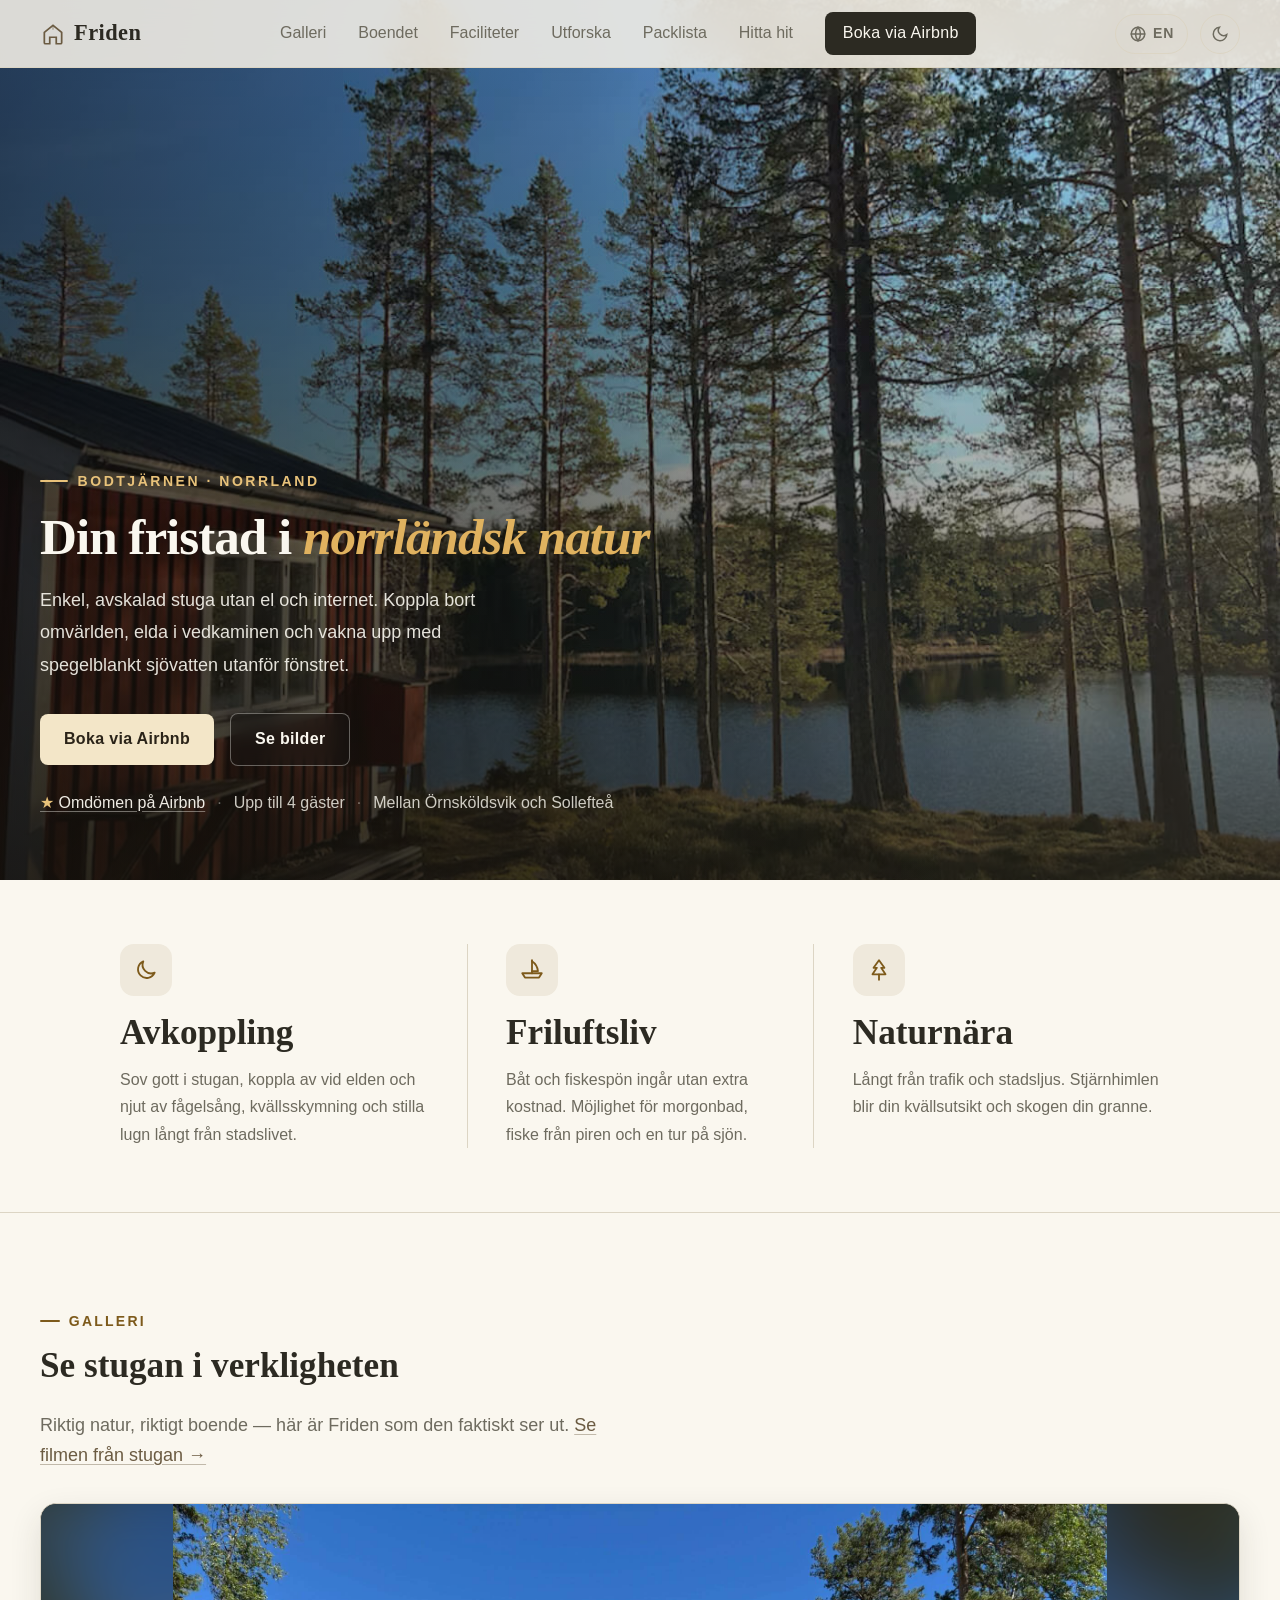
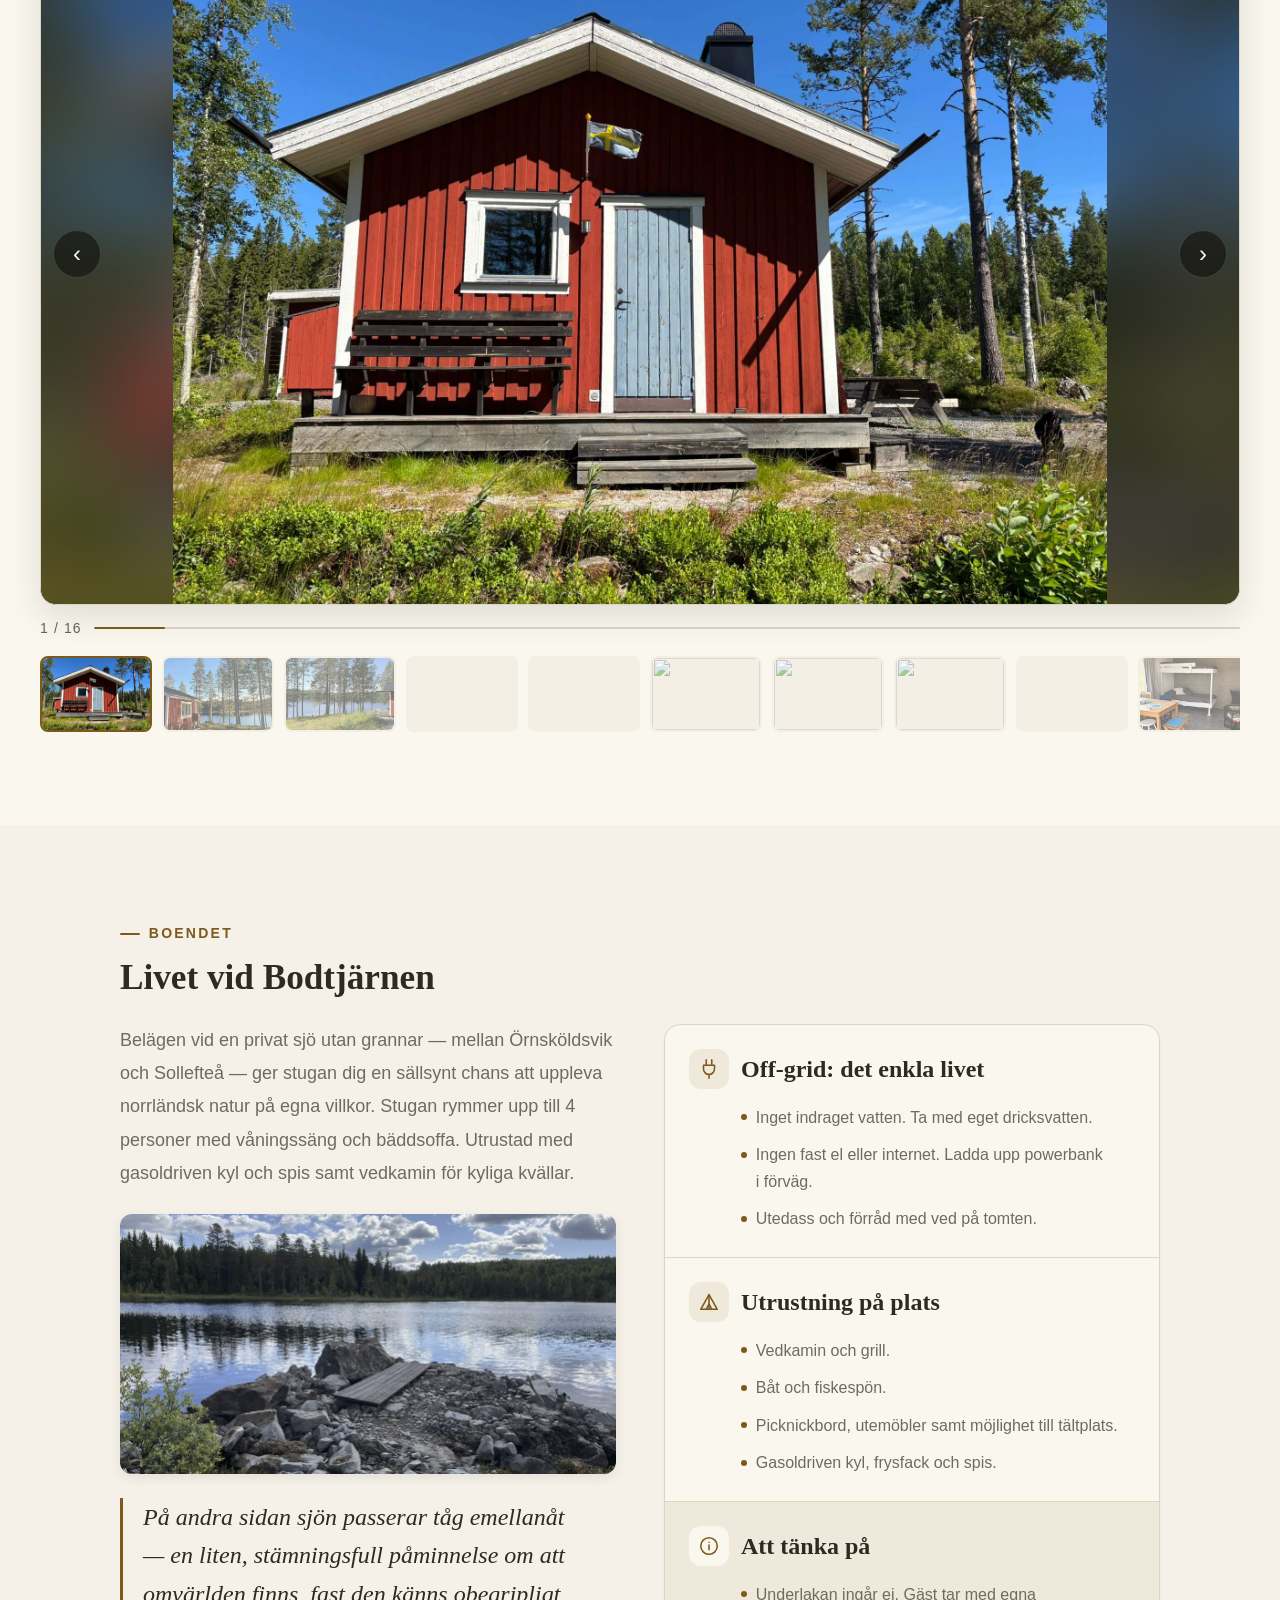
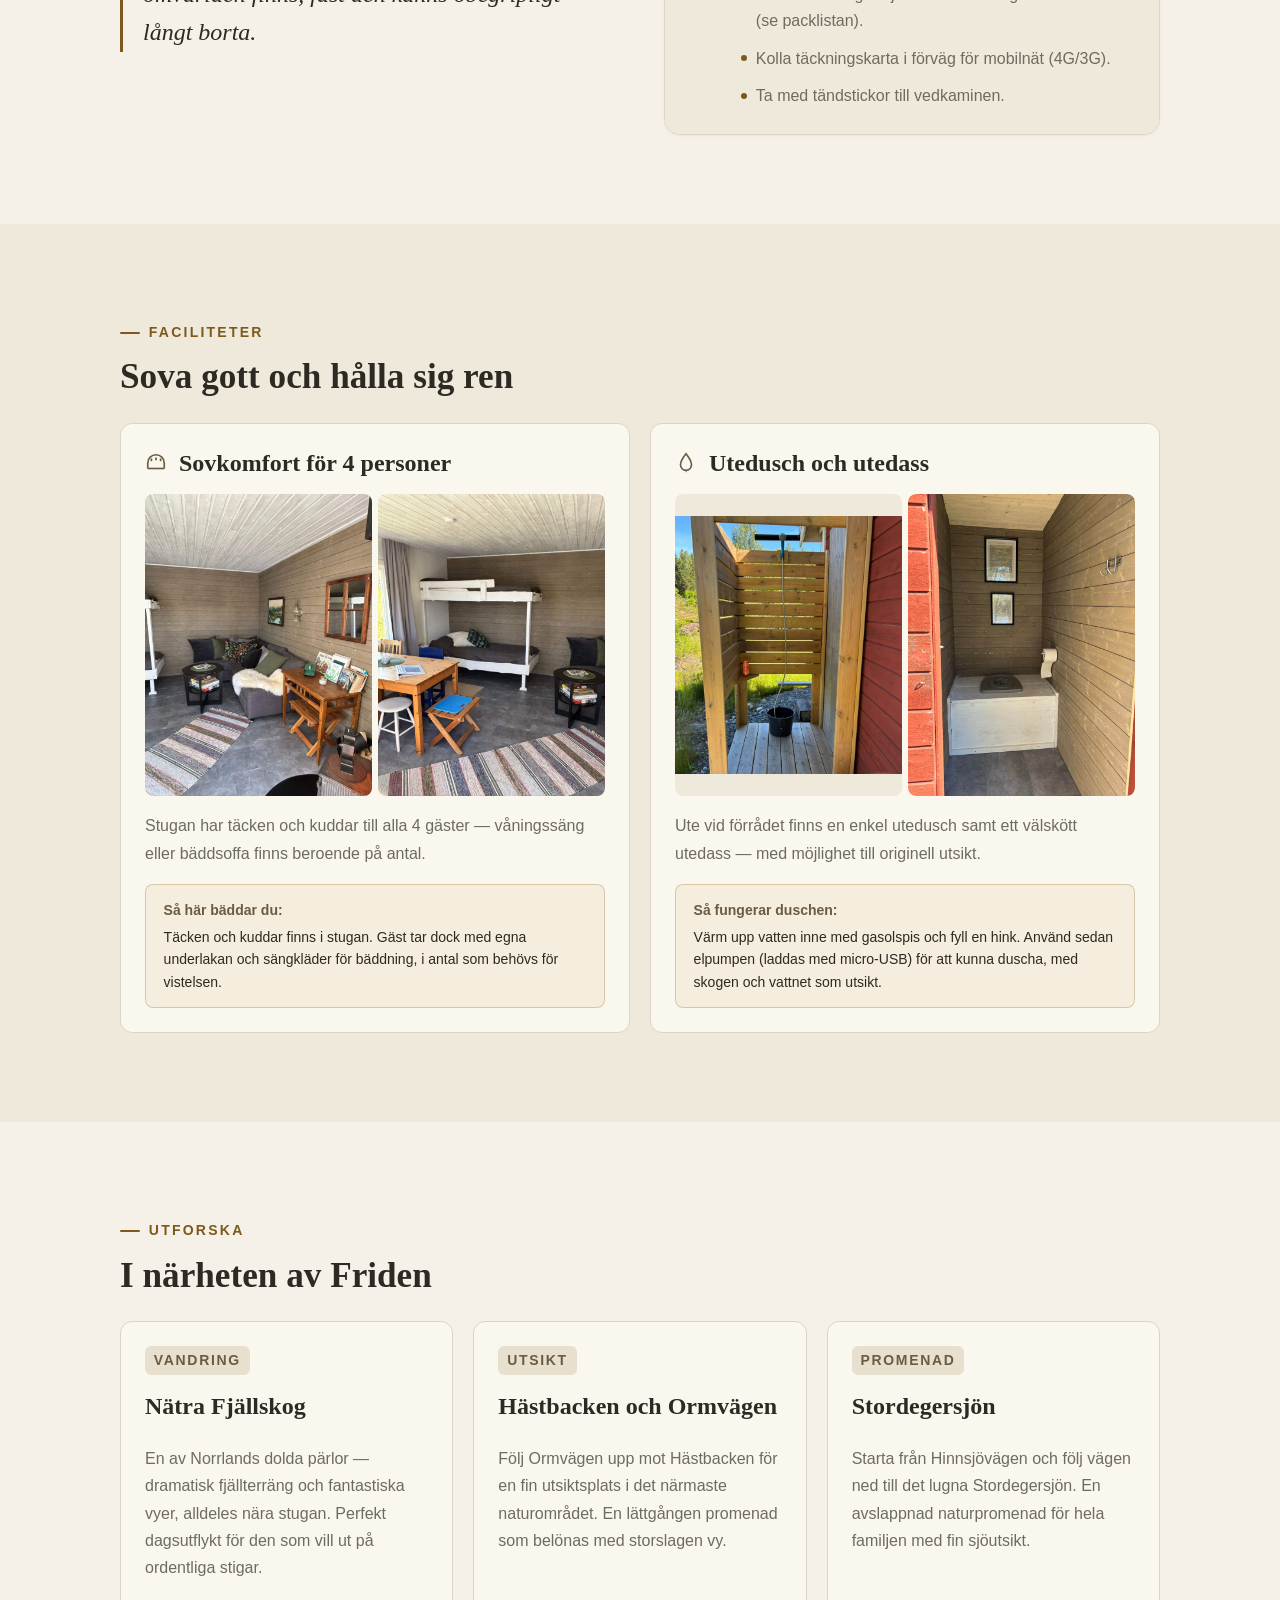
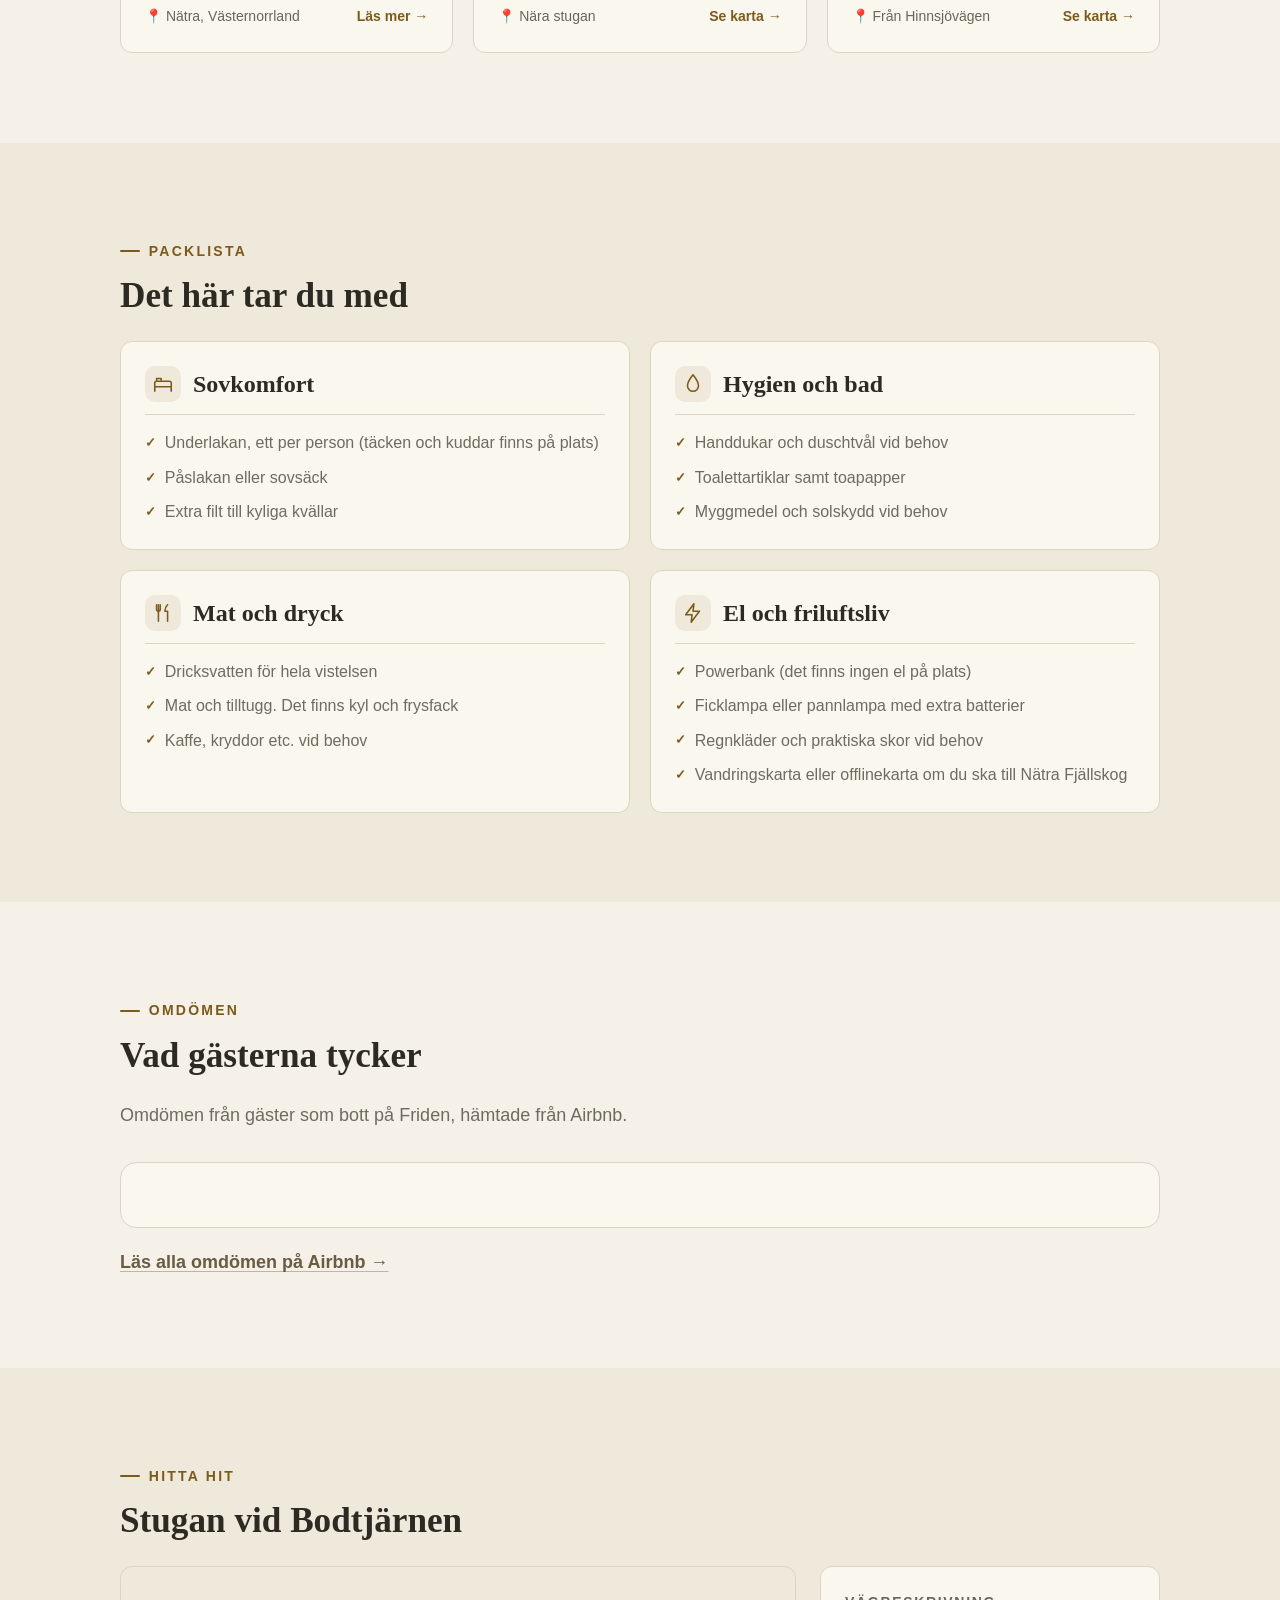
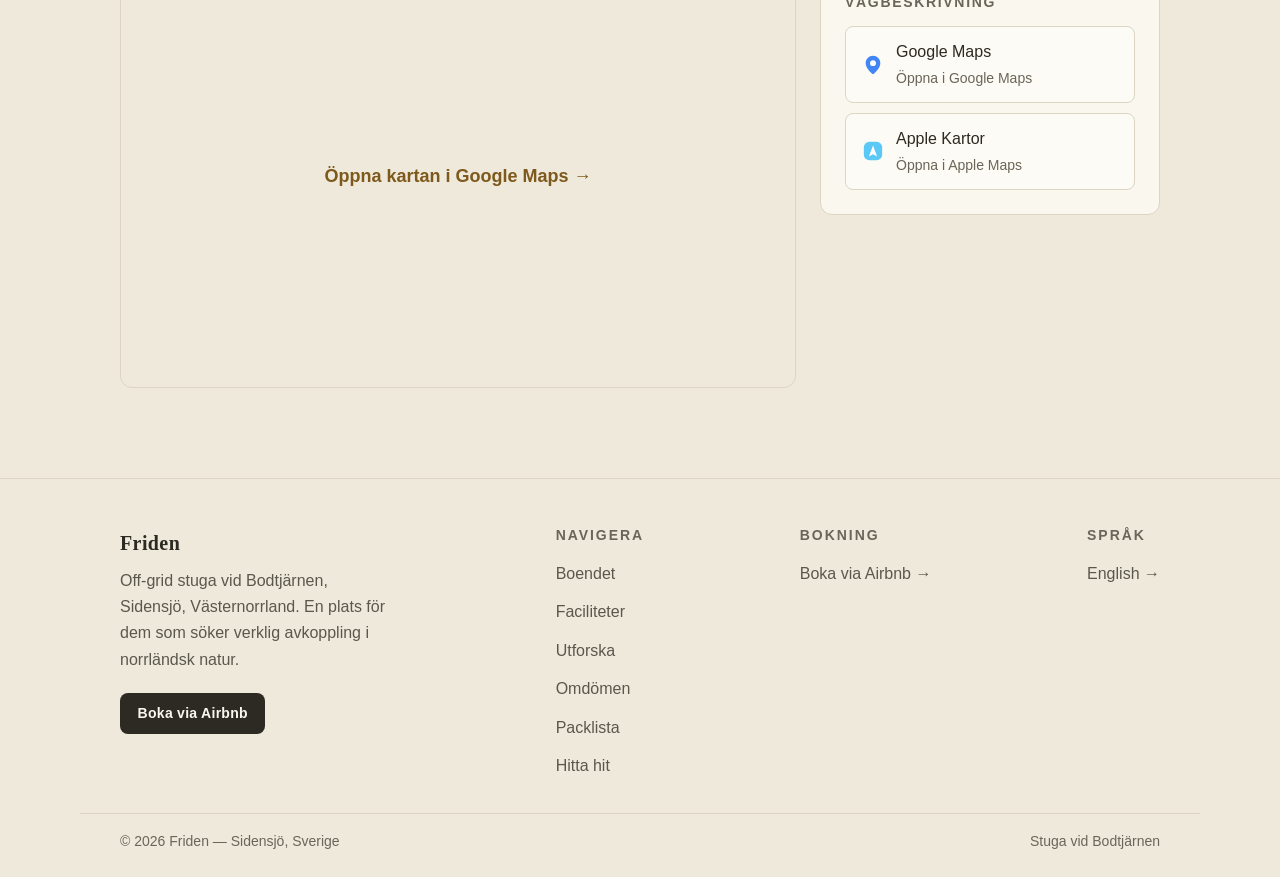
==== commit c9d607f1: "Update location references and improve language toggle styles in HTML and CSS" ====
--- a/index.html
+++ b/index.html
@@ -4,18 +4,19 @@
   <meta charset="UTF-8" />
   <meta name="viewport" content="width=device-width, initial-scale=1.0" />
   <title>Friden — Off-grid stuga vid Bodtjärnen</title>
-  <meta name="description" content="Friden — off-grid stuga vid Bodtjärnen i Undrom, mellan Örnsköldsvik och Sollefteå. Elda i vedkaminen och vakna till spegelblankt sjövatten." />
-
-  <!-- BYT UT DINDOMAN.se MOT DIN RIKTIGA ADRESS NÄR SIDAN LIGGER PÅ NÄTET -->
-  <link rel="alternate" hreflang="sv" href="https://DINDOMAN.se/" />
-  <link rel="alternate" hreflang="en" href="https://DINDOMAN.se/en/" />
-  <link rel="alternate" hreflang="x-default" href="https://DINDOMAN.se/" />
+  <meta name="description" content="Friden — off-grid stuga vid Bodtjärnen i Sidensjö, mellan Örnsköldsvik och Sollefteå. Elda i vedkaminen och vakna till spegelblankt sjövatten." />
+
+    <link rel="alternate" hreflang="sv" href="https://westberg991.github.io/Cabins/" />
+  <link rel="alternate" hreflang="en" href="https://westberg991.github.io/Cabins/en/" />
+  <link rel="alternate" hreflang="x-default" href="https://westberg991.github.io/Cabins/" />
 
   <meta property="og:type" content="website" />
+  <meta property="og:url" content="https://westberg991.github.io/Cabins/" />
   <meta property="og:locale" content="sv_SE" />
   <meta property="og:title" content="Friden — Off-grid stuga vid Bodtjärnen" />
   <meta property="og:description" content="Enkel stuga utan el och internet vid en privat sjö i Norrland." />
-  <meta property="og:image" content="https://DINDOMAN.se/bilder/StugaVyUte.jpg" />
+  <meta property="og:image" content="https://westberg991.github.io/Cabins/bilder/StugaVyUte.jpg" />
+  <meta name="twitter:card" content="summary_large_image" />
 
   <!-- Sätter tema och js-klass direkt, så sidan inte blinkar -->
   <script>
@@ -52,10 +53,10 @@
     <a href="#utforska">Utforska</a>
     <a href="#packlista">Packlista</a>
     <a href="#hitta-hit">Hitta hit</a>
-    <a href="en/" class="lang-switch" hreflang="en" lang="en" aria-label="View this page in English">EN</a>
     <a href="https://www.airbnb.se/rooms/1261631365782137981" target="_blank" rel="noopener" class="btn btn--accent btn--sm">Boka via Airbnb</a>
   </div>
   <div class="nav-actions">
+    <a class="lang-toggle" href="en/" hreflang="en" lang="en" aria-label="View this page in English" title="English"><svg width="18" height="18" viewBox="0 0 24 24" fill="none" stroke="currentColor" stroke-width="2" stroke-linecap="round" stroke-linejoin="round" aria-hidden="true"><circle cx="12" cy="12" r="9"/><path d="M3 12h18"/><path d="M12 3a14 14 0 0 1 0 18"/><path d="M12 3a14 14 0 0 0 0 18"/></svg><span>EN</span></a>
     <button class="theme-toggle" id="themeToggle" type="button" aria-label="Byt till mörkt läge" title="Byt till mörkt läge"></button>
     <button class="burger" id="burger" type="button" aria-label="Öppna meny" aria-expanded="false" aria-controls="navLinks">
       <span></span><span></span><span></span>
@@ -185,7 +186,7 @@
           <h3>Sovkomfort för 4 personer</h3>
         </div>
         <div class="facility-imgs">
-          <img src="bilder/StugaInne.JPG" alt="Sovplats inomhus" loading="lazy" decoding="async" />
+          <img src="bilder/StugaInne.jpg" alt="Sovplats inomhus" loading="lazy" decoding="async" />
           <img src="bilder/DubbelSang.jpg" alt="Dubbelsäng" loading="lazy" decoding="async" />
         </div>
         <p>Stugan har täcken och kuddar till alla 4 gäster — våningssäng eller bäddsoffa finns beroende på antal.</p>
@@ -342,7 +343,7 @@
   <div class="container footer-inner">
     <div class="foot-brand">
       <span class="logo logo--foot">Friden</span>
-      <p>Off-grid stuga vid Bodtjärnen, Undrom, Västernorrland. En plats för dem som söker verklig avkoppling i norrländsk natur.</p>
+      <p>Off-grid stuga vid Bodtjärnen, Sidensjö, Västernorrland. En plats för dem som söker verklig avkoppling i norrländsk natur.</p>
       <a href="https://www.airbnb.se/rooms/1261631365782137981" target="_blank" rel="noopener" class="btn btn--accent btn--sm" style="margin-top:1.25rem;">Boka via Airbnb</a>
     </div>
     <div class="foot-col">
@@ -360,13 +361,17 @@
       <h4>Bokning</h4>
       <ul>
         <li><a href="https://www.airbnb.se/rooms/1261631365782137981" target="_blank" rel="noopener">Boka via Airbnb →</a></li>
-        <li><a href="https://www.hogakusten.com/sv/natra-fjallskog" target="_blank" rel="noopener">Nätra Fjällskog →</a></li>
-        <li><a href="en/" hreflang="en" lang="en">English version →</a></li>
       </ul>
     </div>
+    <div class="foot-col">
+      <h4>Språk</h4>
+      <ul>
+        <li><a href="en/" hreflang="en" lang="en">English →</a></li>
+      </ul>
+    </div>
   </div>
   <div class="container footer-bottom">
-    <span>© 2026 Friden — Undrom, Sverige</span>
+    <span>© 2026 Friden — Sidensjö, Sverige</span>
     <span>Stuga vid Bodtjärnen</span>
   </div>
 </footer>
--- a/style.css
+++ b/style.css
@@ -251,28 +251,30 @@
 .nav-links a.btn--accent,
 .nav-links a.btn--accent:hover { color: var(--color-btn-text); }
 
-.nav-links a.lang-switch {
-  border: 1px solid var(--color-divider);
-  border-radius: var(--radius-full);
-  padding: 0.2rem 0.75rem;
-  font-size: var(--text-xs);
-  font-weight: 600;
-  letter-spacing: 0.06em;
-}
-.nav-links a.lang-switch:hover { background: var(--color-surface-offset); }
-
 .nav-actions { display: flex; align-items: center; gap: 0.75rem; }
 
-.theme-toggle {
-  width: 40px; height: 40px;
-  display: flex;
+/* Språk- och temaknapp delar samma utseende */
+.theme-toggle,
+.lang-toggle {
+  height: 40px;
+  display: inline-flex;
   align-items: center;
   justify-content: center;
+  gap: 0.4rem;
   border-radius: var(--radius-full);
   color: var(--color-text-muted);
   border: 1px solid var(--color-divider);
-}
-.theme-toggle:hover { background: var(--color-surface-offset); color: var(--color-text); }
+  text-decoration: none;
+}
+.theme-toggle { width: 40px; }
+.lang-toggle {
+  padding-inline: 0.8rem;
+  font-size: var(--text-xs);
+  font-weight: 600;
+  letter-spacing: 0.06em;
+}
+.theme-toggle:hover,
+.lang-toggle:hover { background: var(--color-surface-offset); color: var(--color-text); }
 
 .burger {
   display: none;
@@ -940,6 +942,7 @@
 
 @media (max-width: 640px) {
   :root { --nav-h: 60px; }
+  .nav-actions { gap: 0.5rem; }
   .cards-2, .cards-3 { grid-template-columns: 1fr; }
   .hero { min-height: 88vh; padding-bottom: var(--space-10); }
   .hero-overlay::after { background: linear-gradient(0deg, rgba(14,12,9,0.6) 0%, rgba(14,12,9,0.1) 70%); }
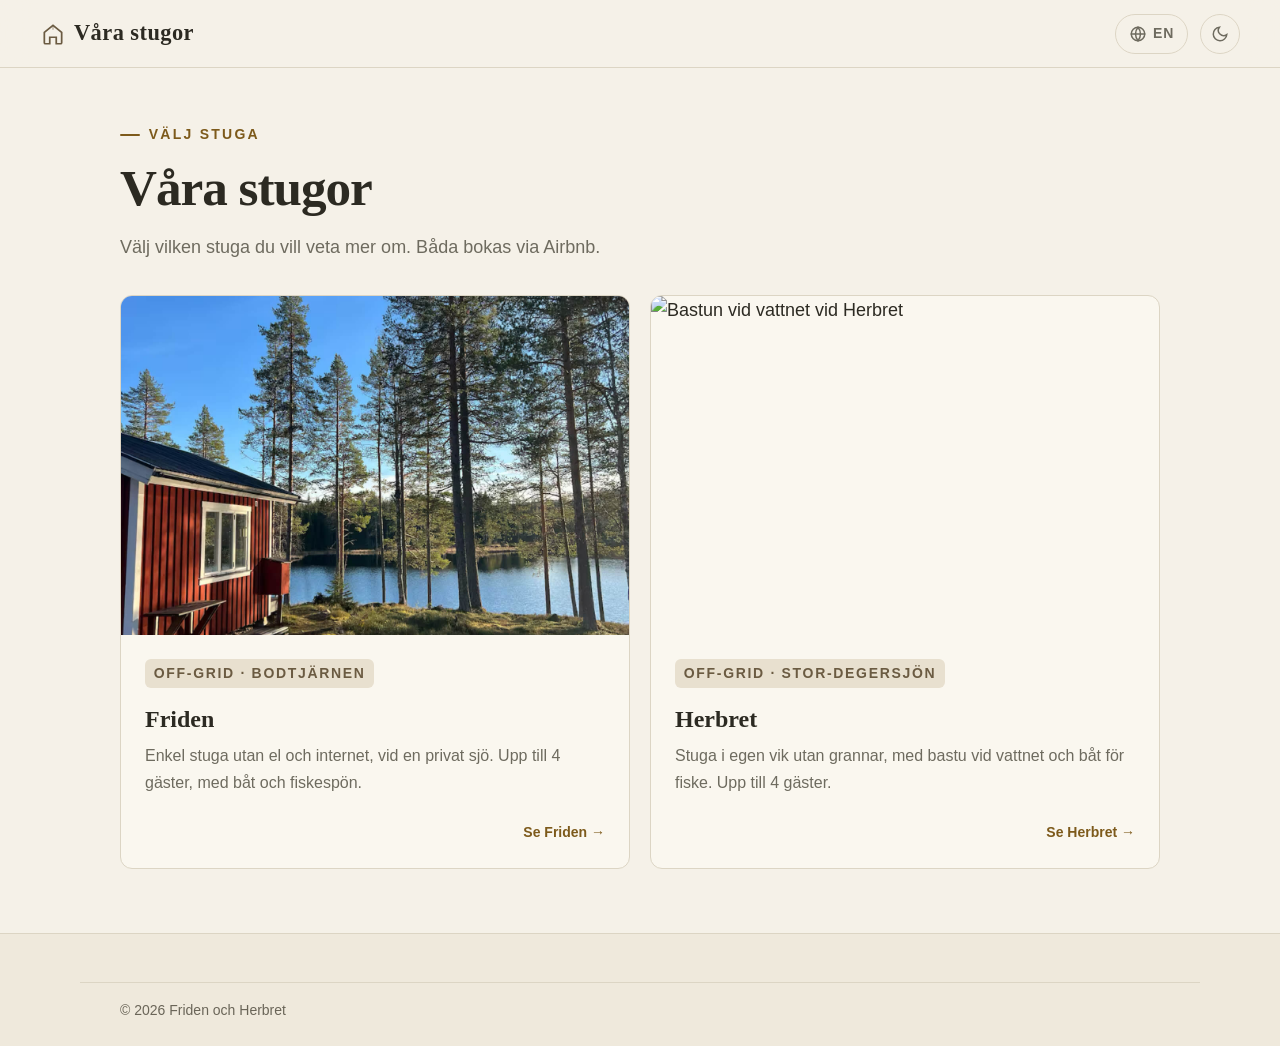
==== commit f4a82a0b: "Add English and Swedish versions of the Herbret cabin webpage - Created index.html for the English v" ====
--- a/index.html
+++ b/index.html
@@ -3,22 +3,21 @@
 <head>
   <meta charset="UTF-8" />
   <meta name="viewport" content="width=device-width, initial-scale=1.0" />
-  <title>Friden — Off-grid stuga vid Bodtjärnen</title>
-  <meta name="description" content="Friden — off-grid stuga vid Bodtjärnen i Sidensjö, mellan Örnsköldsvik och Sollefteå. Elda i vedkaminen och vakna till spegelblankt sjövatten." />
+  <title>Våra stugor — Friden och Herbret</title>
+  <meta name="description" content="Våra stugor i Norrland som bokas via Airbnb. Välj Friden, en off-grid stuga vid Bodtjärnen, eller Herbret." />
 
-    <link rel="alternate" hreflang="sv" href="https://westberg991.github.io/Cabins/" />
+  <link rel="alternate" hreflang="sv" href="https://westberg991.github.io/Cabins/" />
   <link rel="alternate" hreflang="en" href="https://westberg991.github.io/Cabins/en/" />
   <link rel="alternate" hreflang="x-default" href="https://westberg991.github.io/Cabins/" />
 
   <meta property="og:type" content="website" />
   <meta property="og:url" content="https://westberg991.github.io/Cabins/" />
   <meta property="og:locale" content="sv_SE" />
-  <meta property="og:title" content="Friden — Off-grid stuga vid Bodtjärnen" />
-  <meta property="og:description" content="Enkel stuga utan el och internet vid en privat sjö i Norrland." />
-  <meta property="og:image" content="https://westberg991.github.io/Cabins/bilder/StugaVyUte.jpg" />
+  <meta property="og:title" content="Våra stugor — Friden och Herbret" />
+  <meta property="og:description" content="Välj vilken stuga du vill veta mer om." />
+  <meta property="og:image" content="https://westberg991.github.io/Cabins/bilder/friden/StugaVyUte.jpg" />
   <meta name="twitter:card" content="summary_large_image" />
 
-  <!-- Sätter tema och js-klass direkt, så sidan inte blinkar -->
   <script>
     (function () {
       var d = document.documentElement, t = null;
@@ -29,350 +28,59 @@
     })();
   </script>
 
-  <link rel="preload" as="image" href="bilder/StugaVyUte.jpg" fetchpriority="high" />
   <link rel="preconnect" href="https://api.fontshare.com" />
   <link href="https://api.fontshare.com/v2/css?f[]=zodiak@400,500,600,700&f[]=general-sans@400,500,600&display=swap" rel="stylesheet" />
   <link rel="icon" href="data:image/svg+xml,%3Csvg xmlns='http://www.w3.org/2000/svg' viewBox='0 0 24 24'%3E%3Cpath fill='%23756552' d='M12 3L2 11h3v8h6v-5h2v5h6v-8h3L12 3z'/%3E%3C/svg%3E" />
   <link rel="stylesheet" href="style.css" />
 </head>
-<body data-base="bilder/">
+<body>
 
-<!-- ═══ NAV ══════════════════════════════════════════════ -->
 <nav class="nav">
-  <a href="#" class="logo" aria-label="Friden, till toppen av sidan">
+  <a href="#" class="logo" aria-label="Våra stugor, till toppen av sidan">
     <svg width="26" height="26" viewBox="0 0 24 24" fill="none" stroke="currentColor" stroke-width="1.6" aria-hidden="true">
       <path d="M4 10.5 12 4l8 6.5V20a1 1 0 0 1-1 1h-4v-6h-6v6H5a1 1 0 0 1-1-1v-9.5z"/>
       <path d="M12 4v4" opacity=".35"/>
     </svg>
-    Friden
+    Våra stugor
   </a>
-  <div class="nav-links" id="navLinks">
-    <a href="#galleri">Galleri</a>
-    <a href="#boendet">Boendet</a>
-    <a href="#faciliteter">Faciliteter</a>
-    <a href="#utforska">Utforska</a>
-    <a href="#packlista">Packlista</a>
-    <a href="#hitta-hit">Hitta hit</a>
-    <a href="https://www.airbnb.se/rooms/1261631365782137981" target="_blank" rel="noopener" class="btn btn--accent btn--sm">Boka via Airbnb</a>
-  </div>
   <div class="nav-actions">
     <a class="lang-toggle" href="en/" hreflang="en" lang="en" aria-label="View this page in English" title="English"><svg width="18" height="18" viewBox="0 0 24 24" fill="none" stroke="currentColor" stroke-width="2" stroke-linecap="round" stroke-linejoin="round" aria-hidden="true"><circle cx="12" cy="12" r="9"/><path d="M3 12h18"/><path d="M12 3a14 14 0 0 1 0 18"/><path d="M12 3a14 14 0 0 0 0 18"/></svg><span>EN</span></a>
     <button class="theme-toggle" id="themeToggle" type="button" aria-label="Byt till mörkt läge" title="Byt till mörkt läge"></button>
-    <button class="burger" id="burger" type="button" aria-label="Öppna meny" aria-expanded="false" aria-controls="navLinks">
-      <span></span><span></span><span></span>
-    </button>
   </div>
 </nav>
 
-<!-- ═══ HERO ═════════════════════════════════════════════ -->
-<header class="hero">
-  <img class="hero-bg" src="bilder/StugaVyUte.jpg" alt="" fetchpriority="high" decoding="async" />
-  <div class="hero-overlay"></div>
-  <div class="hero-content">
-    <span class="eyebrow">Bodtjärnen · Norrland</span>
-    <h1 class="hero-title">Din fristad i <em>norrländsk natur</em></h1>
-    <p class="hero-desc">Enkel, avskalad stuga utan el och internet. Koppla bort omvärlden, elda i vedkaminen och vakna upp med spegelblankt sjövatten utanför fönstret.</p>
-    <div class="hero-cta">
-      <a href="https://www.airbnb.se/rooms/1261631365782137981" target="_blank" rel="noopener" class="btn btn--accent">Boka via Airbnb</a>
-      <a href="#galleri" class="btn btn--ghost">Se bilder</a>
-    </div>
-    <div class="hero-meta">
-      <a href="#omdomen" class="rating-link"><span class="star">★</span> Omdömen på Airbnb</a>
-      <span class="divider">·</span>
-      <span>Upp till 4 gäster</span>
-      <span class="divider">·</span>
-      <span>Mellan Örnsköldsvik och Sollefteå</span>
-    </div>
-  </div>
-</header>
+<main class="hub">
+  <div class="container">
+    <span class="section-label">Välj stuga</span>
+    <h1 class="hub-title">Våra stugor</h1>
+    <p class="section-intro">Välj vilken stuga du vill veta mer om. Båda bokas via Airbnb.</p>
 
-<!-- ═══ VARFÖR FRIDEN ════════════════════════════════════ -->
-<section class="why" aria-label="Därför Friden">
-  <div class="container why-grid" data-r>
-    <div class="why-item">
-      <span class="feature-icon"><svg width="26" height="26" viewBox="0 0 24 24" fill="none" stroke="currentColor" stroke-width="1.7" stroke-linecap="round" stroke-linejoin="round" aria-hidden="true"><path d="M20 14.5A8 8 0 0 1 9.5 4a8 8 0 1 0 10.5 10.5z"/></svg></span>
-      <h3>Avkoppling</h3>
-      <p>Sov gott i stugan, koppla av vid elden och njut av fågelsång, kvällsskymning och stilla lugn långt från stadslivet.</p>
-    </div>
-    <div class="why-item">
-      <span class="feature-icon"><svg width="26" height="26" viewBox="0 0 24 24" fill="none" stroke="currentColor" stroke-width="1.7" stroke-linecap="round" stroke-linejoin="round" aria-hidden="true"><path d="M3 15h18l-2.5 4h-13z"/><path d="M12 3v12"/><path d="M12 4c3 2 5 5 5.5 9H12"/></svg></span>
-      <h3>Friluftsliv</h3>
-      <p>Båt och fiskespön ingår utan extra kostnad. Möjlighet för morgonbad, fiske från piren och en tur på sjön.</p>
-    </div>
-    <div class="why-item">
-      <span class="feature-icon"><svg width="26" height="26" viewBox="0 0 24 24" fill="none" stroke="currentColor" stroke-width="1.7" stroke-linecap="round" stroke-linejoin="round" aria-hidden="true"><path d="M12 3l5 7h-3l4 6H6l4-6H7z"/><path d="M12 16v5"/></svg></span>
-      <h3>Naturnära</h3>
-      <p>Långt från trafik och stadsljus. Stjärnhimlen blir din kvällsutsikt och skogen din granne.</p>
-    </div>
-  </div>
-</section>
-
-<!-- ═══ GALLERI ══════════════════════════════════════════ -->
-<section class="section section--gallery" id="galleri">
-  <div class="container" data-r>
-    <span class="section-label">Galleri</span>
-    <h2>Se stugan i verkligheten</h2>
-    <p class="section-intro">Riktig natur, riktigt boende — här är Friden som den faktiskt ser ut. <a href="https://www.youtube.com/watch?v=0qQEQfKipso" target="_blank" rel="noopener" class="inline-link">Se filmen från stugan →</a></p>
-
-    <div class="gallery-viewer">
-      <div class="gallery-backdrop" id="galleryBackdrop"></div>
-      <img id="mainImg" src="bilder/FramsidaStuga.jpg" alt="Stugans framsida" />
-      <button class="gallery-arrow prev" id="prev" type="button" aria-label="Föregående bild">‹</button>
-      <button class="gallery-arrow next" id="next" type="button" aria-label="Nästa bild">›</button>
-    </div>
-    <div class="gallery-meta">
-      <span class="gallery-counter" id="slideCounter" aria-live="polite">1 / 16</span>
-      <div class="gallery-progress-bg"><div class="gallery-progress-fill" id="slideProgress"></div></div>
-    </div>
-    <div class="gallery-thumbs" id="thumbStrip"></div>
-  </div>
-</section>
-
-<!-- ═══ BOENDET ══════════════════════════════════════════ -->
-<section class="section" id="boendet">
-  <div class="container" data-r>
-    <span class="section-label">Boendet</span>
-    <h2>Livet vid Bodtjärnen</h2>
-    <div class="info-layout">
-      <div class="info-text">
-        <p class="lead">Belägen vid en privat sjö utan grannar — mellan Örnsköldsvik och Sollefteå — ger stugan dig en sällsynt chans att uppleva norrländsk natur på egna villkor. Stugan rymmer upp till 4 personer med våningssäng och bäddsoffa. Utrustad med gasoldriven kyl och spis samt vedkamin för kyliga kvällar.</p>
-        <figure class="info-figure">
-          <img src="bilder/StenPir.jpg" alt="Stenpiren vid Bodtjärnen" loading="lazy" decoding="async" />
-        </figure>
-        <p class="quote">På andra sidan sjön passerar tåg emellanåt — en liten, stämningsfull påminnelse om att omvärlden finns, fast den känns obegripligt långt borta.</p>
-      </div>
-      <div class="info-sheet">
-        <div class="info-group">
-          <div class="info-group-head"><span class="info-ico"><svg width="22" height="22" viewBox="0 0 24 24" fill="none" stroke="currentColor" stroke-width="1.7" stroke-linecap="round" stroke-linejoin="round" aria-hidden="true"><path d="M9 2v6"/><path d="M15 2v6"/><path d="M6 8h12v4a6 6 0 0 1-12 0z"/><path d="M12 18v4"/></svg></span><h3>Off-grid: det enkla livet</h3></div>
-          <ul class="dash-list">
-            <li>Inget indraget vatten. Ta med eget dricksvatten.</li>
-            <li>Ingen fast el eller internet. Ladda upp powerbank i förväg.</li>
-            <li>Utedass och förråd med ved på tomten.</li>
-          </ul>
+    <div class="cards-2">
+      <a class="card cabin-card" href="friden/">
+        <img class="cabin-card-img" src="bilder/friden/StugaVyUte.jpg" alt="Friden sedd från sjön" decoding="async" />
+        <div class="cabin-card-body">
+          <span class="badge">Off-grid · Bodtjärnen</span>
+          <h3>Friden</h3>
+          <p>Enkel stuga utan el och internet, vid en privat sjö. Upp till 4 gäster, med båt och fiskespön.</p>
+          <span class="explore-foot"><span></span><span class="explore-link">Se Friden →</span></span>
         </div>
-        <div class="info-group">
-          <div class="info-group-head"><span class="info-ico"><svg width="22" height="22" viewBox="0 0 24 24" fill="none" stroke="currentColor" stroke-width="1.7" stroke-linecap="round" stroke-linejoin="round" aria-hidden="true"><path d="M3 20L12 4l9 16z"/><path d="M12 4v16"/><path d="M9 20l3-6 3 6"/></svg></span><h3>Utrustning på plats</h3></div>
-          <ul class="dash-list">
-            <li>Vedkamin och grill.</li>
-            <li>Båt och fiskespön.</li>
-            <li>Picknickbord, utemöbler samt möjlighet till tältplats.</li>
-            <li>Gasoldriven kyl, frysfack och spis.</li>
-          </ul>
+      </a>
+      <a class="card cabin-card" href="herbret/">
+        <img class="cabin-card-img" src="bilder/herbret/Bastuute2.jpg" alt="Bastun vid vattnet vid Herbret" decoding="async" />
+        <div class="cabin-card-body">
+          <span class="badge">Off-grid · Stor-Degersjön</span>
+          <h3>Herbret</h3>
+          <p>Stuga i egen vik utan grannar, med bastu vid vattnet och båt för fiske. Upp till 4 gäster.</p>
+          <span class="explore-foot"><span></span><span class="explore-link">Se Herbret →</span></span>
         </div>
-        <div class="info-group info-group--note">
-          <div class="info-group-head"><span class="info-ico"><svg width="22" height="22" viewBox="0 0 24 24" fill="none" stroke="currentColor" stroke-width="1.7" stroke-linecap="round" stroke-linejoin="round" aria-hidden="true"><circle cx="12" cy="12" r="9"/><path d="M12 11v5"/><path d="M12 8h.01"/></svg></span><h3>Att tänka på</h3></div>
-          <ul class="dash-list">
-            <li>Underlakan ingår ej. Gäst tar med egna (se packlistan).</li>
-            <li>Kolla täckningskarta i förväg för mobilnät (4G/3G).</li>
-            <li>Ta med tändstickor till vedkaminen.</li>
-          </ul>
-        </div>
-      </div>
-    </div>
-  </div>
-</section>
-
-<!-- ═══ FACILITETER ══════════════════════════════════════ -->
-<section class="section section--offset" id="faciliteter">
-  <div class="container" data-r>
-    <span class="section-label">Faciliteter</span>
-    <h2>Sova gott och hålla sig ren</h2>
-    <div class="cards-2">
-      <div class="card card--facility">
-        <div class="facility-head">
-          <svg class="facility-icon" width="22" height="22" viewBox="0 0 24 24" fill="none" stroke="currentColor" stroke-width="1.8" aria-hidden="true">
-            <path d="M3 18v-6a9 9 0 0 1 18 0v6"/><path d="M3 18h18"/><path d="M7 10V7"/><path d="M12 9V6"/><path d="M17 10V7"/>
-          </svg>
-          <h3>Sovkomfort för 4 personer</h3>
-        </div>
-        <div class="facility-imgs">
-          <img src="bilder/StugaInne.jpg" alt="Sovplats inomhus" loading="lazy" decoding="async" />
-          <img src="bilder/DubbelSang.jpg" alt="Dubbelsäng" loading="lazy" decoding="async" />
-        </div>
-        <p>Stugan har täcken och kuddar till alla 4 gäster — våningssäng eller bäddsoffa finns beroende på antal.</p>
-        <div class="tip">
-          <strong>Så här bäddar du:</strong>
-          Täcken och kuddar finns i stugan. Gäst tar dock med egna underlakan och sängkläder för bäddning, i antal som behövs för vistelsen.
-        </div>
-      </div>
-      <div class="card card--facility">
-        <div class="facility-head">
-          <svg class="facility-icon" width="22" height="22" viewBox="0 0 24 24" fill="none" stroke="currentColor" stroke-width="1.8" aria-hidden="true">
-            <path d="M12 2s6 7.5 6 12a6 6 0 0 1-12 0c0-4.5 6-12 6-12z"/>
-            <path d="M12 22v-3" opacity=".5"/>
-          </svg>
-          <h3>Utedusch och utedass</h3>
-        </div>
-        <div class="facility-imgs">
-          <div class="facility-img-wrap"><img src="bilder/UteDusch.jpg" alt="Utedusch" loading="lazy" decoding="async" /></div>
-          <div class="facility-img-wrap"><img src="bilder/Dass.jpg" alt="Utedass" loading="lazy" decoding="async" /></div>
-        </div>
-        <p>Ute vid förrådet finns en enkel utedusch samt ett välskött utedass — med möjlighet till originell utsikt.</p>
-        <div class="tip">
-          <strong>Så fungerar duschen:</strong>
-          Värm upp vatten inne med gasolspis och fyll en hink. Använd sedan elpumpen (laddas med micro-USB) för att kunna duscha, med skogen och vattnet som utsikt.
-        </div>
-      </div>
-    </div>
-  </div>
-</section>
-
-<!-- ═══ UTFORSKA ═════════════════════════════════════════ -->
-<section class="section" id="utforska">
-  <div class="container" data-r>
-    <span class="section-label">Utforska</span>
-    <h2>I närheten av Friden</h2>
-    <div class="cards-3">
-      <a class="card card--explore" href="https://www.hogakusten.com/sv/natra-fjallskog" target="_blank" rel="noopener">
-        <span class="badge">Vandring</span>
-        <h3>Nätra Fjällskog</h3>
-        <p>En av Norrlands dolda pärlor — dramatisk fjällterräng och fantastiska vyer, alldeles nära stugan. Perfekt dagsutflykt för den som vill ut på ordentliga stigar.</p>
-        <span class="explore-foot"><span>📍 Nätra, Västernorrland</span> <span class="explore-link">Läs mer →</span></span>
-      </a>
-      <a class="card card--explore" href="https://maps.app.goo.gl/4Tuw2YRGHdDyaFGY6" target="_blank" rel="noopener">
-        <span class="badge">Utsikt</span>
-        <h3>Hästbacken och Ormvägen</h3>
-        <p>Följ Ormvägen upp mot Hästbacken för en fin utsiktsplats i det närmaste naturområdet. En lättgången promenad som belönas med storslagen vy.</p>
-        <span class="explore-foot"><span>📍 Nära stugan</span> <span class="explore-link">Se karta →</span></span>
-      </a>
-      <a class="card card--explore" href="https://maps.app.goo.gl/mZbg3PSKtK1cdyTG9" target="_blank" rel="noopener">
-        <span class="badge">Promenad</span>
-        <h3>Stordegersjön</h3>
-        <p>Starta från Hinnsjövägen och följ vägen ned till det lugna Stordegersjön. En avslappnad naturpromenad för hela familjen med fin sjöutsikt.</p>
-        <span class="explore-foot"><span>📍 Från Hinnsjövägen</span> <span class="explore-link">Se karta →</span></span>
       </a>
     </div>
   </div>
-</section>
+</main>
 
-<!-- ═══ PACKLISTA ════════════════════════════════════════ -->
-<section class="section section--offset" id="packlista">
-  <div class="container" data-r>
-    <span class="section-label">Packlista</span>
-    <h2>Det här tar du med</h2>
-    <div class="cards-2">
-      <div class="card card--pack">
-        <h3><span class="pack-ico"><svg width="22" height="22" viewBox="0 0 24 24" fill="none" stroke="currentColor" stroke-width="1.7" stroke-linecap="round" stroke-linejoin="round" aria-hidden="true"><path d="M3 18v-7a2 2 0 0 1 2-2h14a2 2 0 0 1 2 2v7"/><path d="M3 15h18"/><path d="M5 9V6h5v3"/><path d="M3 18v2"/><path d="M21 18v2"/></svg></span>Sovkomfort</h3>
-        <ul class="check-list">
-          <li>Underlakan, ett per person (täcken och kuddar finns på plats)</li>
-          <li>Påslakan eller sovsäck</li>
-          <li>Extra filt till kyliga kvällar</li>
-        </ul>
-      </div>
-      <div class="card card--pack">
-        <h3><span class="pack-ico"><svg width="22" height="22" viewBox="0 0 24 24" fill="none" stroke="currentColor" stroke-width="1.7" stroke-linecap="round" stroke-linejoin="round" aria-hidden="true"><path d="M12 2s6 7.5 6 12a6 6 0 0 1-12 0c0-4.5 6-12 6-12z"/></svg></span>Hygien och bad</h3>
-        <ul class="check-list">
-          <li>Handdukar och duschtvål vid behov</li>
-          <li>Toalettartiklar samt toapapper</li>
-          <li>Myggmedel och solskydd vid behov</li>
-        </ul>
-      </div>
-      <div class="card card--pack">
-        <h3><span class="pack-ico"><svg width="22" height="22" viewBox="0 0 24 24" fill="none" stroke="currentColor" stroke-width="1.7" stroke-linecap="round" stroke-linejoin="round" aria-hidden="true"><path d="M7 3v8"/><path d="M5 3v5a2 2 0 0 0 4 0V3"/><path d="M7 11v10"/><path d="M17 3c-2 2-3 4.5-3 7h3v11"/></svg></span>Mat och dryck</h3>
-        <ul class="check-list">
-          <li>Dricksvatten för hela vistelsen</li>
-          <li>Mat och tilltugg. Det finns kyl och frysfack</li>
-          <li>Kaffe, kryddor etc. vid behov</li>
-        </ul>
-      </div>
-      <div class="card card--pack">
-        <h3><span class="pack-ico"><svg width="22" height="22" viewBox="0 0 24 24" fill="none" stroke="currentColor" stroke-width="1.7" stroke-linecap="round" stroke-linejoin="round" aria-hidden="true"><path d="M13 2L4 14h7l-1 8 9-12h-7z"/></svg></span>El och friluftsliv</h3>
-        <ul class="check-list">
-          <li>Powerbank (det finns ingen el på plats)</li>
-          <li>Ficklampa eller pannlampa med extra batterier</li>
-          <li>Regnkläder och praktiska skor vid behov</li>
-          <li>Vandringskarta eller offlinekarta om du ska till Nätra Fjällskog</li>
-        </ul>
-      </div>
-    </div>
-  </div>
-</section>
-
-<!-- ═══ OMDÖMEN ══════════════════════════════════════════ -->
-<section class="section" id="omdomen">
-  <div class="container" data-r>
-    <span class="section-label">Omdömen</span>
-    <h2>Vad gästerna tycker</h2>
-    <p class="section-intro">Omdömen från gäster som bott på Friden, hämtade från Airbnb.</p>
-    <div class="reviews-wrap" id="airbnb-reviews-widget">
-      <div id="JFWebsiteWidget-019f9f9336c870008430e6f1330f34aa1485"></div>
-      <script src="https://www.jotform.com/website-widgets/embed/019f9f9336c870008430e6f1330f34aa1485"></script>
-    </div>
-    <p class="reviews-more"><a class="inline-link" href="https://www.airbnb.se/rooms/1261631365782137981" target="_blank" rel="noopener">Läs alla omdömen på Airbnb →</a></p>
-  </div>
-</section>
-
-<!-- ═══ HITTA HIT ════════════════════════════════════════ -->
-<section class="section section--offset" id="hitta-hit">
-  <div class="container" data-r>
-    <span class="section-label">Hitta hit</span>
-    <h2>Stugan vid Bodtjärnen</h2>
-    <div class="map-layout">
-      <div class="map-embed-wrap">
-        <a class="map-fallback" href="https://www.google.com/maps?q=63.226306,18.033650" target="_blank" rel="noopener">Öppna kartan i Google Maps →</a>
-        <iframe
-          src="https://maps.google.com/maps?q=63.226306,18.033650&z=13&output=embed"
-          allowfullscreen
-          loading="lazy"
-          referrerpolicy="no-referrer-when-downgrade"
-          title="Karta över Friden vid Bodtjärnen"></iframe>
-      </div>
-      <div class="map-panel">
-        <p class="map-cta-head">Vägbeskrivning</p>
-        <div class="map-btns">
-          <a href="https://www.google.com/maps/dir/?api=1&destination=63.226306,18.033650" target="_blank" rel="noopener" class="map-btn">
-            <span class="map-btn-icon">
-              <svg width="22" height="22" viewBox="0 0 24 24" aria-hidden="true"><path fill="#4285F4" d="M12 2C7.6 2 4 5.6 4 10c0 5.4 6.6 11.1 7.6 11.9.2.2.6.2.8 0C13.4 21.1 20 15.4 20 10c0-4.4-3.6-8-8-8z"/><circle cx="12" cy="10" r="3.2" fill="#fff"/></svg>
-            </span>
-            <span>Google Maps<span class="map-btn-sub">Öppna i Google Maps</span></span>
-          </a>
-          <a href="https://maps.apple.com/?daddr=63.226306,18.033650&dirflg=d" target="_blank" rel="noopener" class="map-btn">
-            <span class="map-btn-icon">
-              <svg width="22" height="22" viewBox="0 0 24 24" aria-hidden="true"><rect x="2" y="2" width="20" height="20" rx="6" fill="#5BC8F5"/><path fill="#fff" d="M12 6l4.5 12-4.5-2.5L7.5 18z"/></svg>
-            </span>
-            <span>Apple Kartor<span class="map-btn-sub">Öppna i Apple Maps</span></span>
-          </a>
-        </div>
-      </div>
-    </div>
-  </div>
-</section>
-
-<!-- ═══ FOOTER ════════════════════════════════════════════ -->
-<footer class="footer" id="kontakt">
-  <div class="container footer-inner">
-    <div class="foot-brand">
-      <span class="logo logo--foot">Friden</span>
-      <p>Off-grid stuga vid Bodtjärnen, Sidensjö, Västernorrland. En plats för dem som söker verklig avkoppling i norrländsk natur.</p>
-      <a href="https://www.airbnb.se/rooms/1261631365782137981" target="_blank" rel="noopener" class="btn btn--accent btn--sm" style="margin-top:1.25rem;">Boka via Airbnb</a>
-    </div>
-    <div class="foot-col">
-      <h4>Navigera</h4>
-      <ul>
-        <li><a href="#boendet">Boendet</a></li>
-        <li><a href="#faciliteter">Faciliteter</a></li>
-        <li><a href="#utforska">Utforska</a></li>
-        <li><a href="#omdomen">Omdömen</a></li>
-        <li><a href="#packlista">Packlista</a></li>
-        <li><a href="#hitta-hit">Hitta hit</a></li>
-      </ul>
-    </div>
-    <div class="foot-col">
-      <h4>Bokning</h4>
-      <ul>
-        <li><a href="https://www.airbnb.se/rooms/1261631365782137981" target="_blank" rel="noopener">Boka via Airbnb →</a></li>
-      </ul>
-    </div>
-    <div class="foot-col">
-      <h4>Språk</h4>
-      <ul>
-        <li><a href="en/" hreflang="en" lang="en">English →</a></li>
-      </ul>
-    </div>
-  </div>
+<footer class="footer">
   <div class="container footer-bottom">
-    <span>© 2026 Friden — Sidensjö, Sverige</span>
-    <span>Stuga vid Bodtjärnen</span>
+    <span>© 2026 Friden och Herbret</span>
   </div>
 </footer>
 
--- a/style.css
+++ b/style.css
@@ -267,6 +267,15 @@
   text-decoration: none;
 }
 .theme-toggle { width: 40px; }
+/* Fast storlek på ikonerna. Den generella regeln "svg { max-width: 100% }"
+   kan annars krympa ikonen till 0 i en knapp som saknar fast bredd (syns i Chrome). */
+.theme-toggle svg,
+.lang-toggle svg {
+  width: 18px;
+  height: 18px;
+  max-width: none;
+  flex-shrink: 0;
+}
 .lang-toggle {
   padding-inline: 0.8rem;
   font-size: var(--text-xs);
@@ -893,6 +902,54 @@
   border-top: 1px solid var(--color-divider);
   padding-top: var(--space-4);
   font-size: var(--text-xs);
+  color: var(--color-text-faint);
+}
+
+/* ─── STARTSIDA / STUGKORT ─────────────────────────────── */
+.hub {
+  min-height: calc(100dvh - 120px);
+  padding-block: calc(var(--nav-h) + var(--space-12)) var(--space-16);
+}
+.hub-title {
+  font-family: var(--font-display);
+  font-size: var(--text-2xl);
+  font-weight: 700;
+  letter-spacing: -0.02em;
+  margin-bottom: var(--space-4);
+}
+.cabin-card {
+  display: flex;
+  flex-direction: column;
+  padding: 0;
+  overflow: hidden;
+  text-decoration: none;
+  color: inherit;
+}
+a.cabin-card:hover {
+  transform: translateY(-4px);
+  border-color: var(--color-accent-border);
+  box-shadow: var(--shadow-md);
+}
+.cabin-card-img {
+  width: 100%;
+  aspect-ratio: 3 / 2;
+  object-fit: cover;
+}
+.cabin-card-body {
+  display: flex;
+  flex-direction: column;
+  gap: 0.5rem;
+  padding: var(--space-6);
+  flex: 1;
+}
+.cabin-card-body h3 { margin-bottom: 0; }
+.cabin-card-body p { color: var(--color-text-muted); font-size: var(--text-sm); line-height: 1.7; flex: 1; }
+.cabin-card--soon { opacity: 0.85; }
+.cabin-card-ph {
+  display: flex;
+  align-items: center;
+  justify-content: center;
+  background: var(--color-surface-offset);
   color: var(--color-text-faint);
 }
 
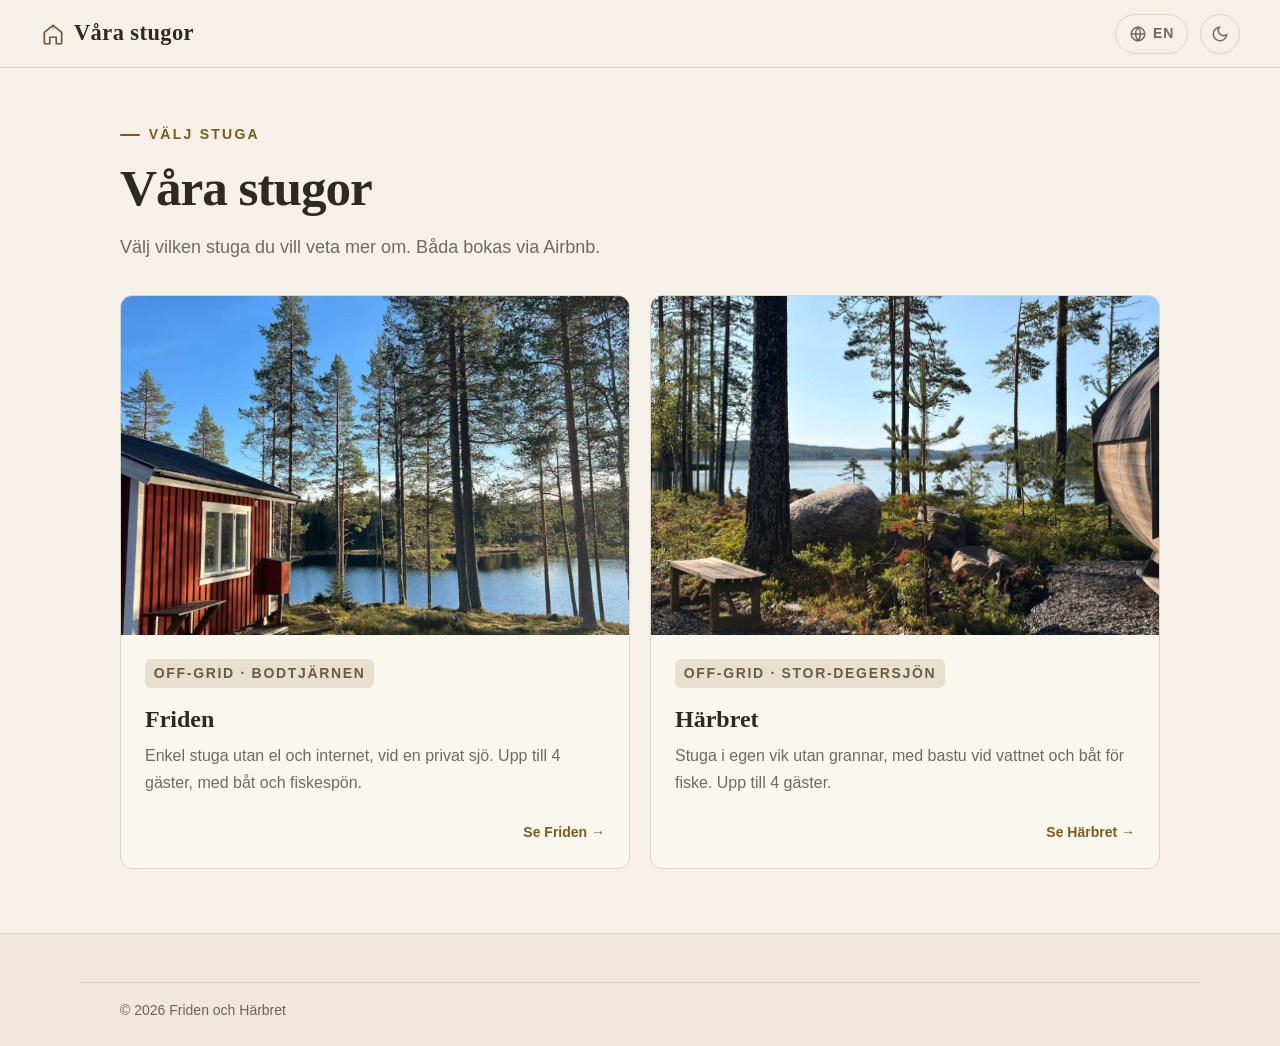
==== commit db9d0c3e: "Correct spelling of "Herbret" to "Härbret" in multiple HTML files for consistency" ====
--- a/index.html
+++ b/index.html
@@ -3,8 +3,8 @@
 <head>
   <meta charset="UTF-8" />
   <meta name="viewport" content="width=device-width, initial-scale=1.0" />
-  <title>Våra stugor — Friden och Herbret</title>
-  <meta name="description" content="Våra stugor i Norrland som bokas via Airbnb. Välj Friden, en off-grid stuga vid Bodtjärnen, eller Herbret." />
+  <title>Våra stugor — Friden och Härbret</title>
+  <meta name="description" content="Våra stugor i Norrland som bokas via Airbnb. Välj Friden, en off-grid stuga vid Bodtjärnen, eller Härbret." />
 
   <link rel="alternate" hreflang="sv" href="https://westberg991.github.io/Cabins/" />
   <link rel="alternate" hreflang="en" href="https://westberg991.github.io/Cabins/en/" />
@@ -13,7 +13,7 @@
   <meta property="og:type" content="website" />
   <meta property="og:url" content="https://westberg991.github.io/Cabins/" />
   <meta property="og:locale" content="sv_SE" />
-  <meta property="og:title" content="Våra stugor — Friden och Herbret" />
+  <meta property="og:title" content="Våra stugor — Friden och Härbret" />
   <meta property="og:description" content="Välj vilken stuga du vill veta mer om." />
   <meta property="og:image" content="https://westberg991.github.io/Cabins/bilder/friden/StugaVyUte.jpg" />
   <meta name="twitter:card" content="summary_large_image" />
@@ -66,12 +66,12 @@
         </div>
       </a>
       <a class="card cabin-card" href="herbret/">
-        <img class="cabin-card-img" src="bilder/herbret/Bastuute2.jpg" alt="Bastun vid vattnet vid Herbret" decoding="async" />
+        <img class="cabin-card-img" src="bilder/herbret/Bastuute2.jpg" alt="Bastun vid vattnet vid Härbret" decoding="async" />
         <div class="cabin-card-body">
           <span class="badge">Off-grid · Stor-Degersjön</span>
-          <h3>Herbret</h3>
+          <h3>Härbret</h3>
           <p>Stuga i egen vik utan grannar, med bastu vid vattnet och båt för fiske. Upp till 4 gäster.</p>
-          <span class="explore-foot"><span></span><span class="explore-link">Se Herbret →</span></span>
+          <span class="explore-foot"><span></span><span class="explore-link">Se Härbret →</span></span>
         </div>
       </a>
     </div>
@@ -80,7 +80,7 @@
 
 <footer class="footer">
   <div class="container footer-bottom">
-    <span>© 2026 Friden och Herbret</span>
+    <span>© 2026 Friden och Härbret</span>
   </div>
 </footer>
 
--- a/style.css
+++ b/style.css
@@ -951,6 +951,12 @@
   justify-content: center;
   background: var(--color-surface-offset);
   color: var(--color-text-faint);
+}
+
+.card--static:hover {
+  transform: none;
+  box-shadow: none;
+  border-color: var(--color-divider);
 }
 
 /* ─── REVEAL ───────────────────────────────────────────── */
